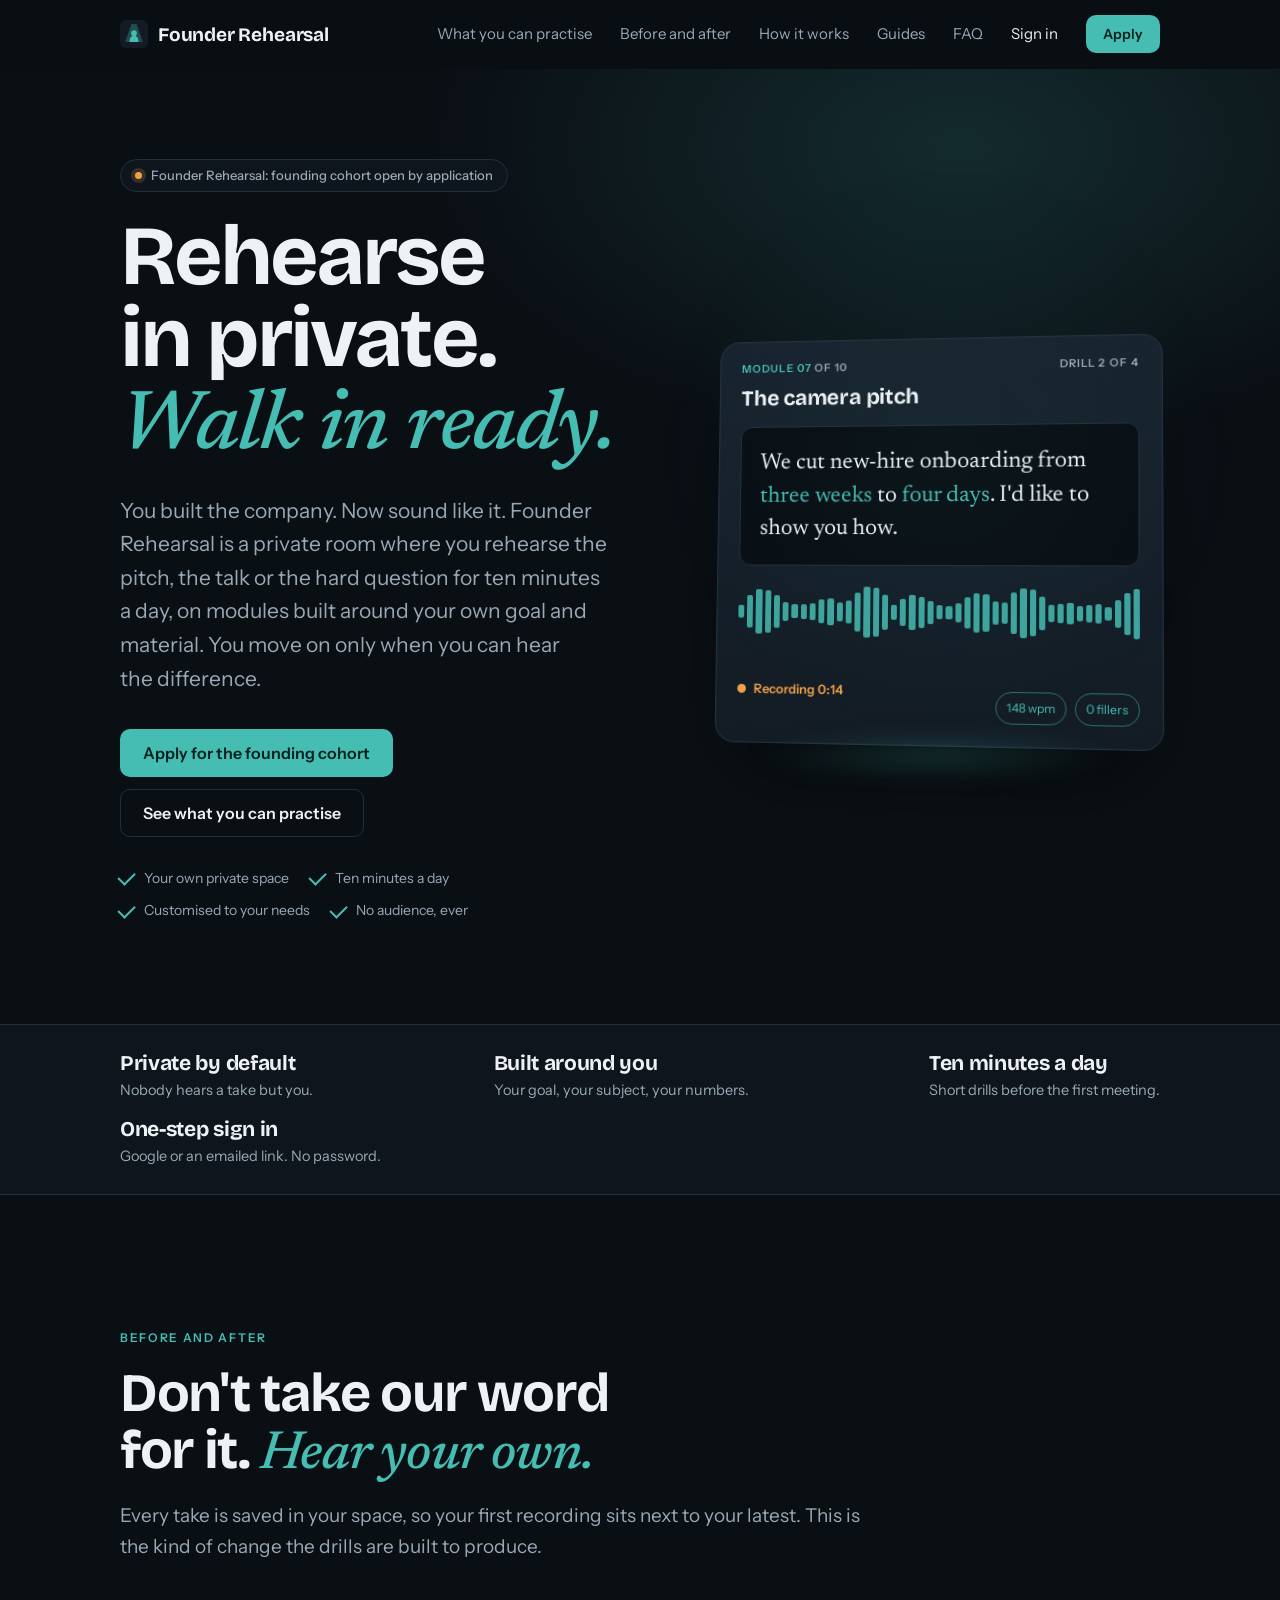
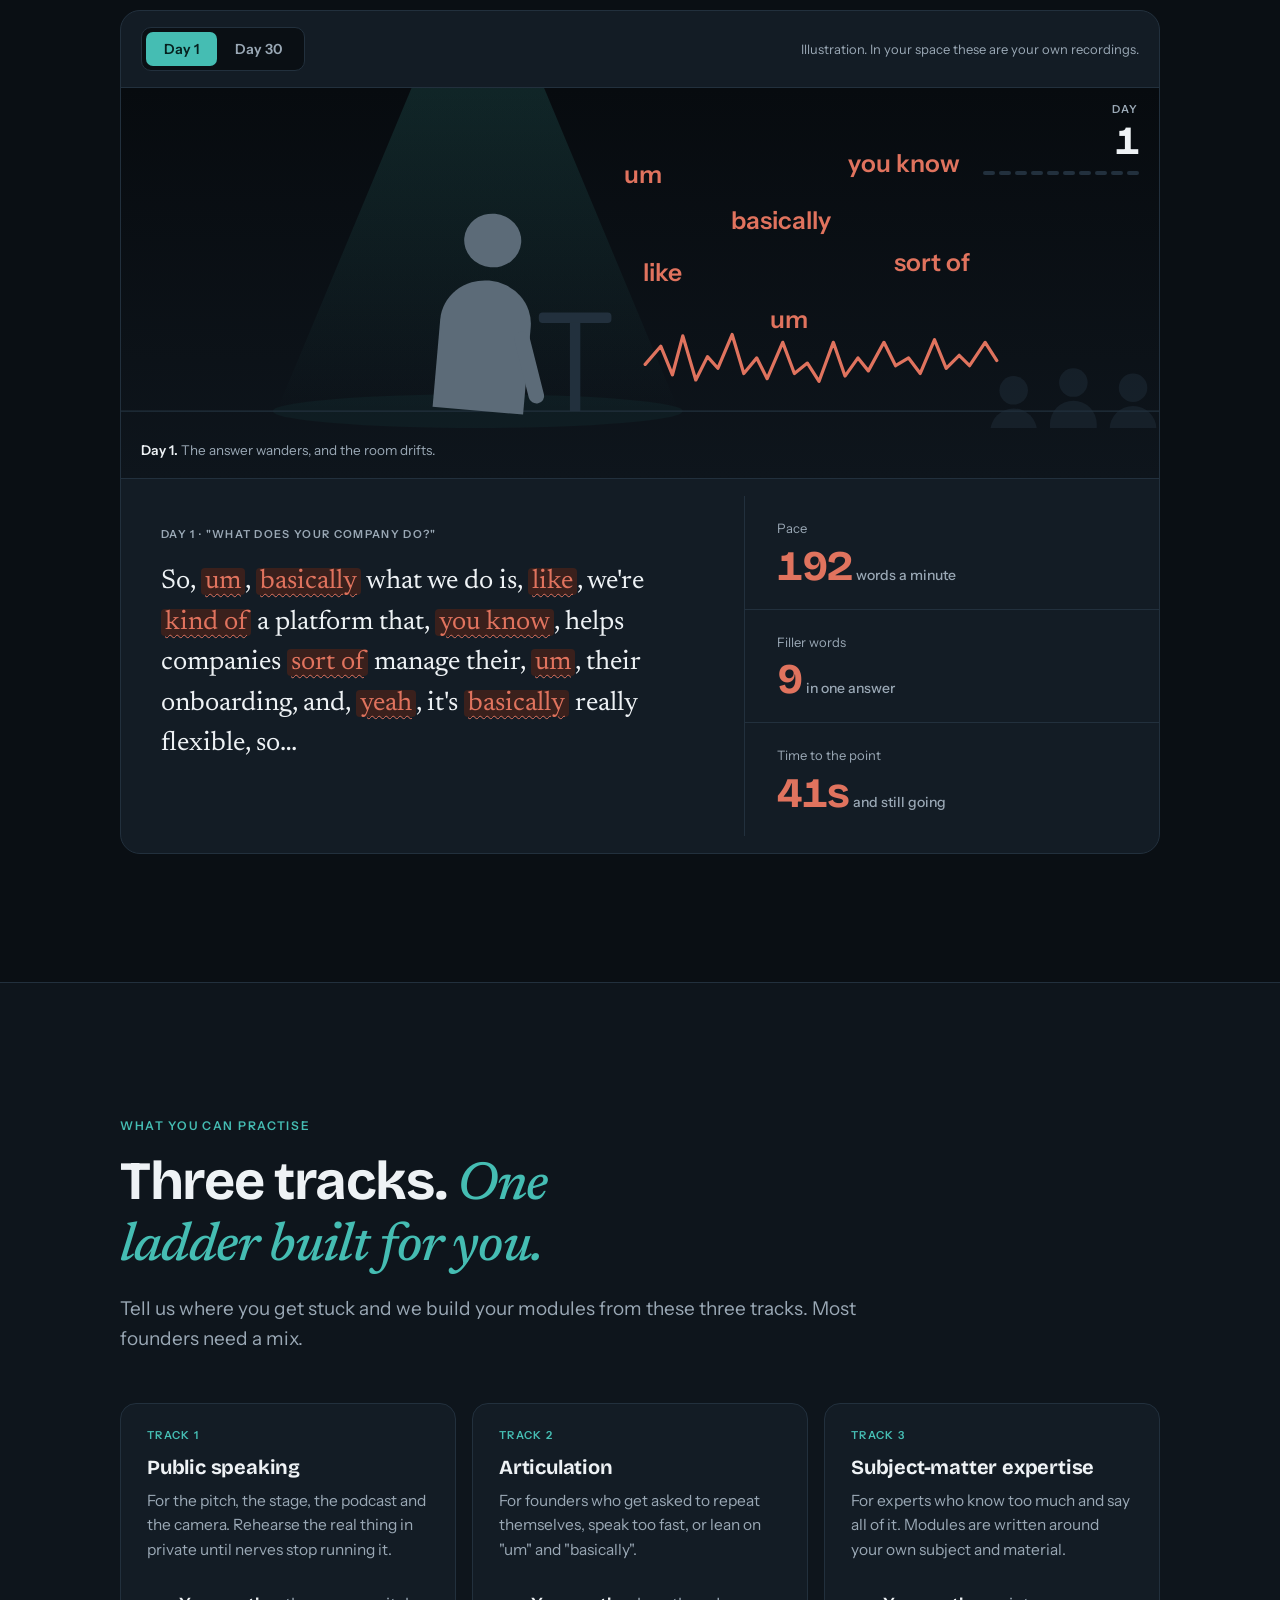
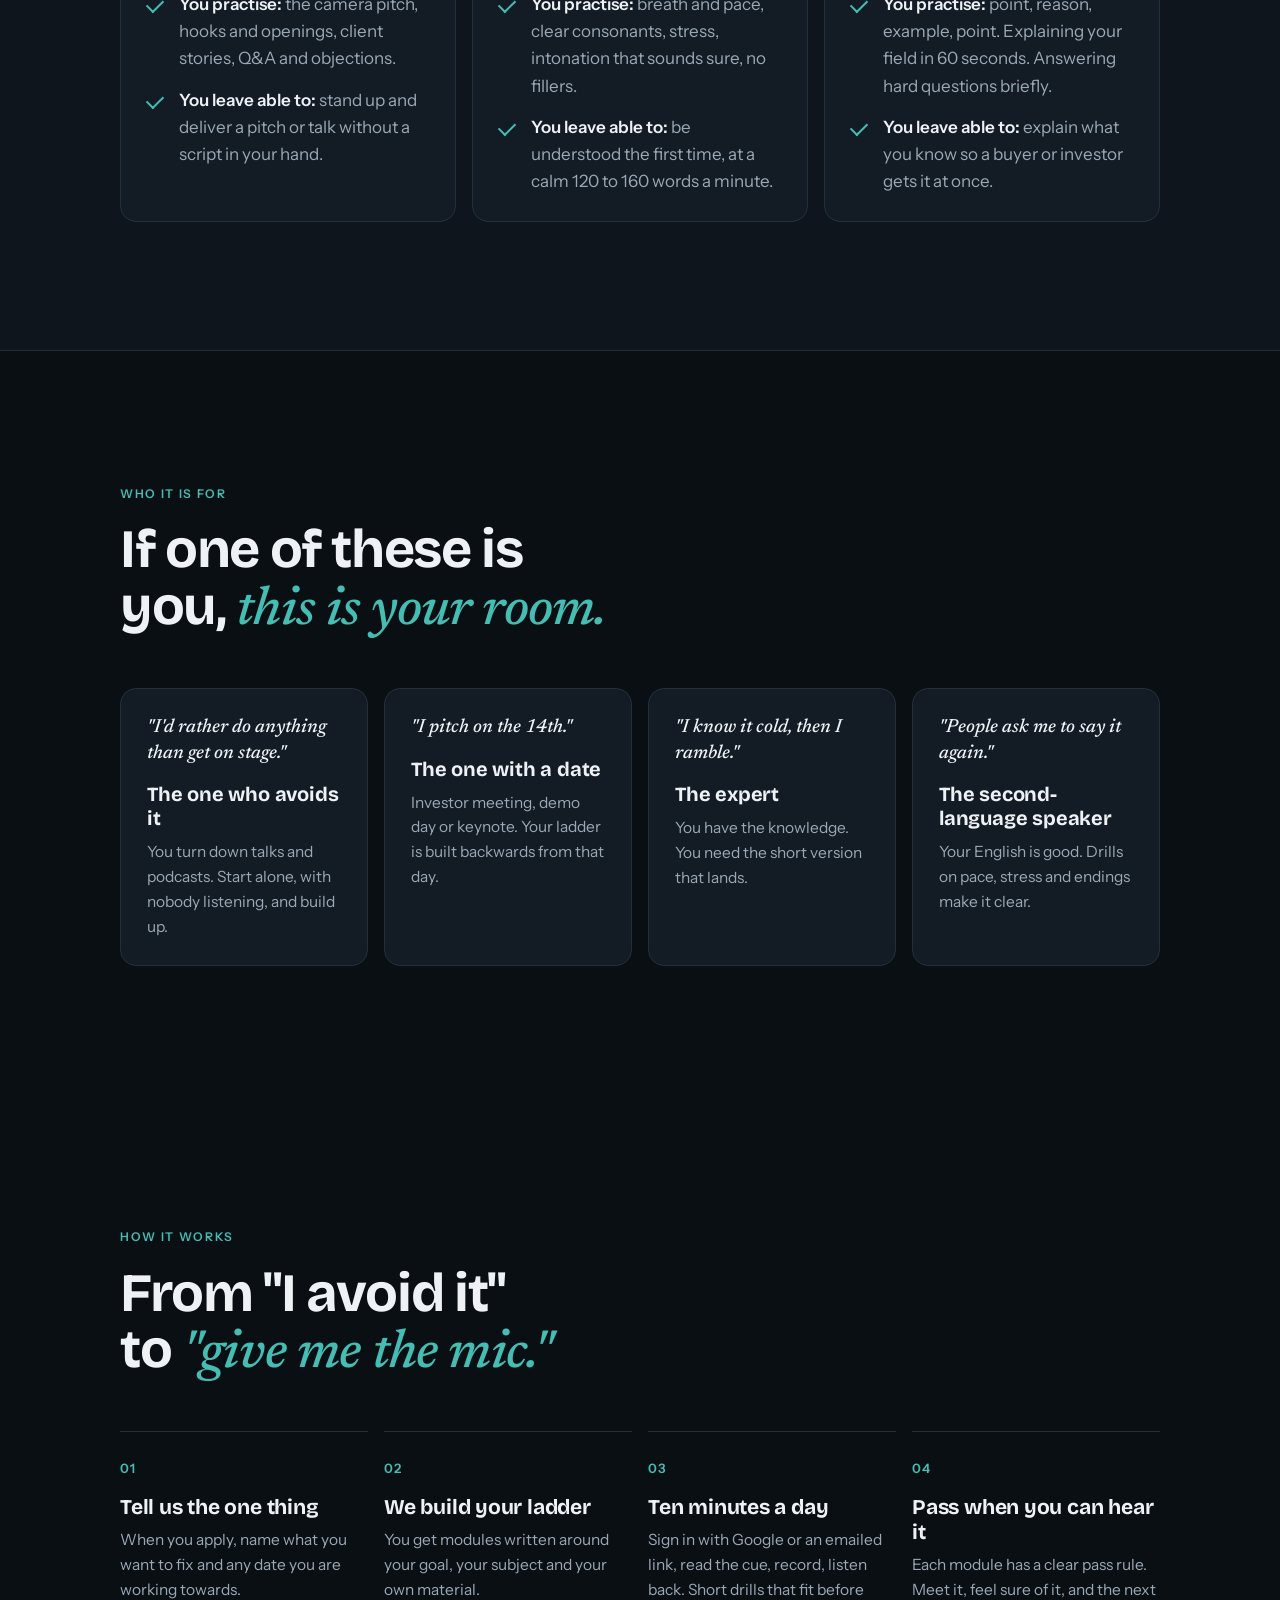
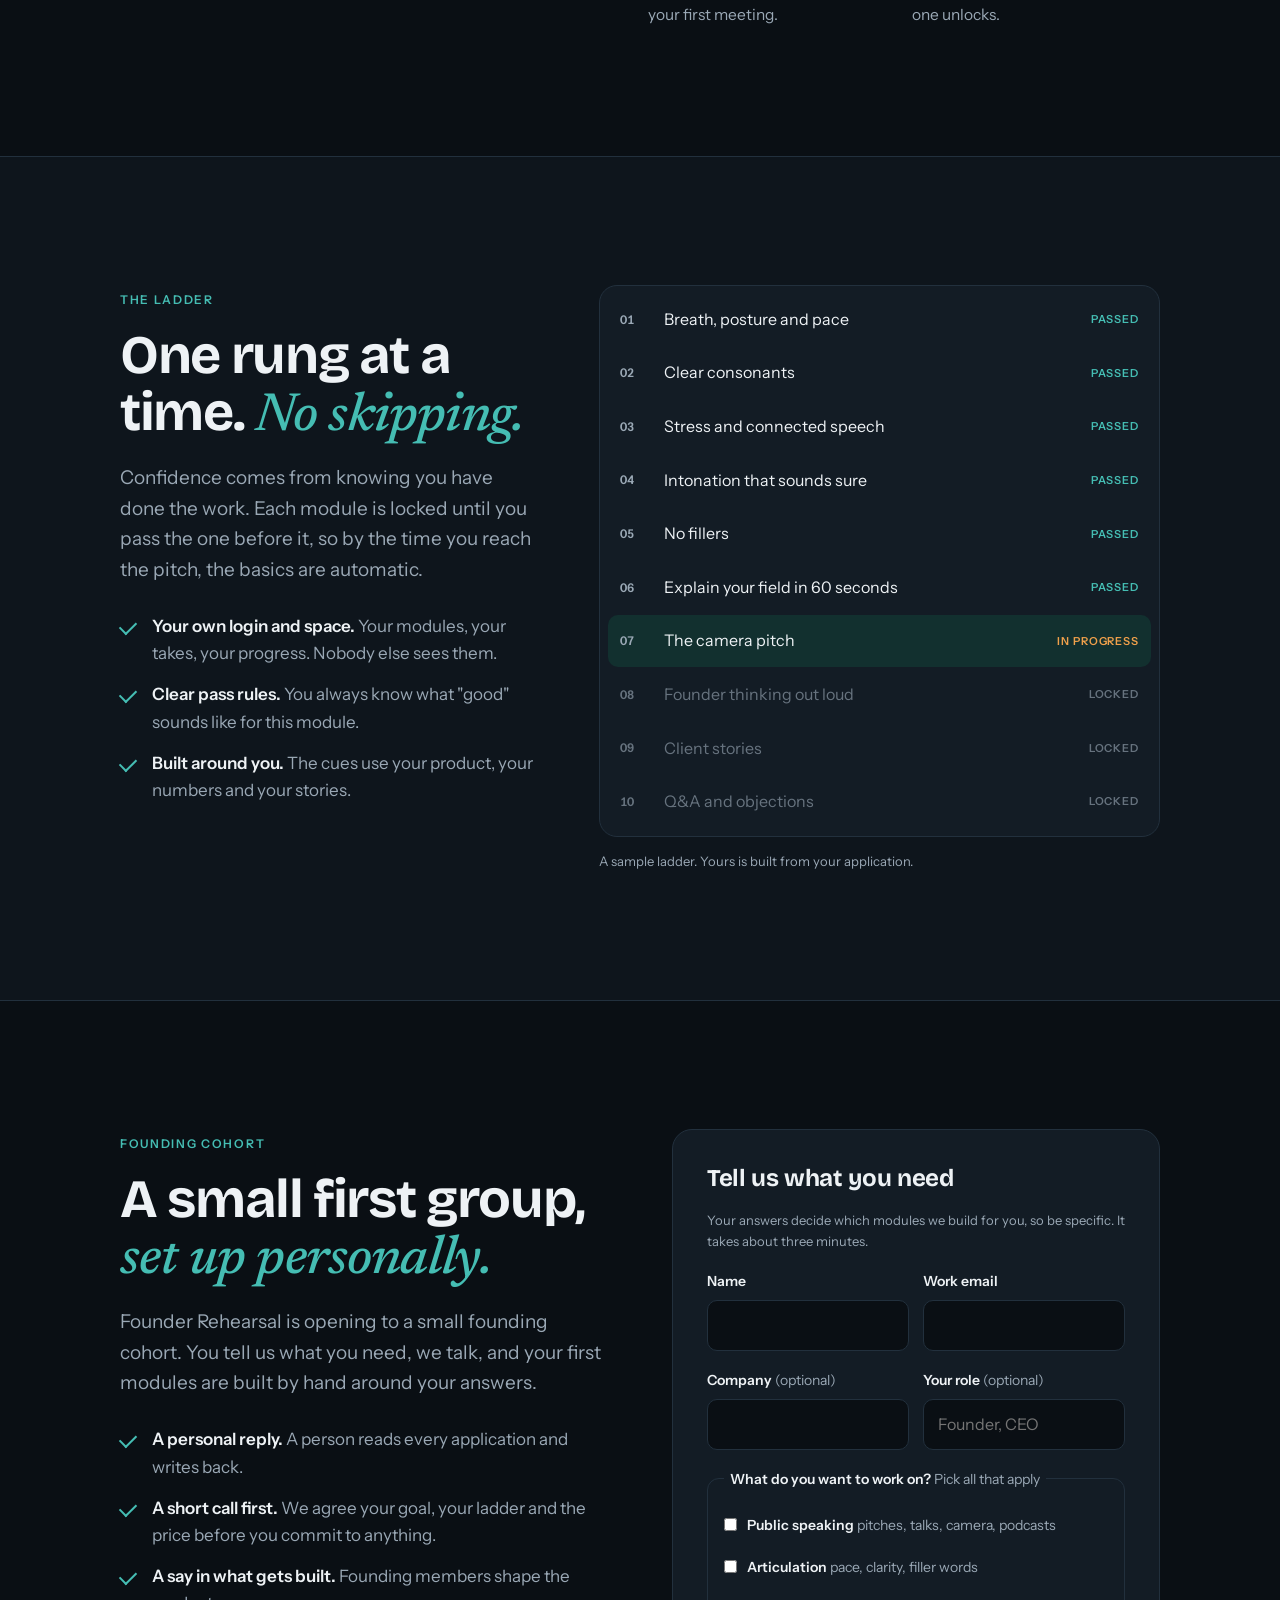
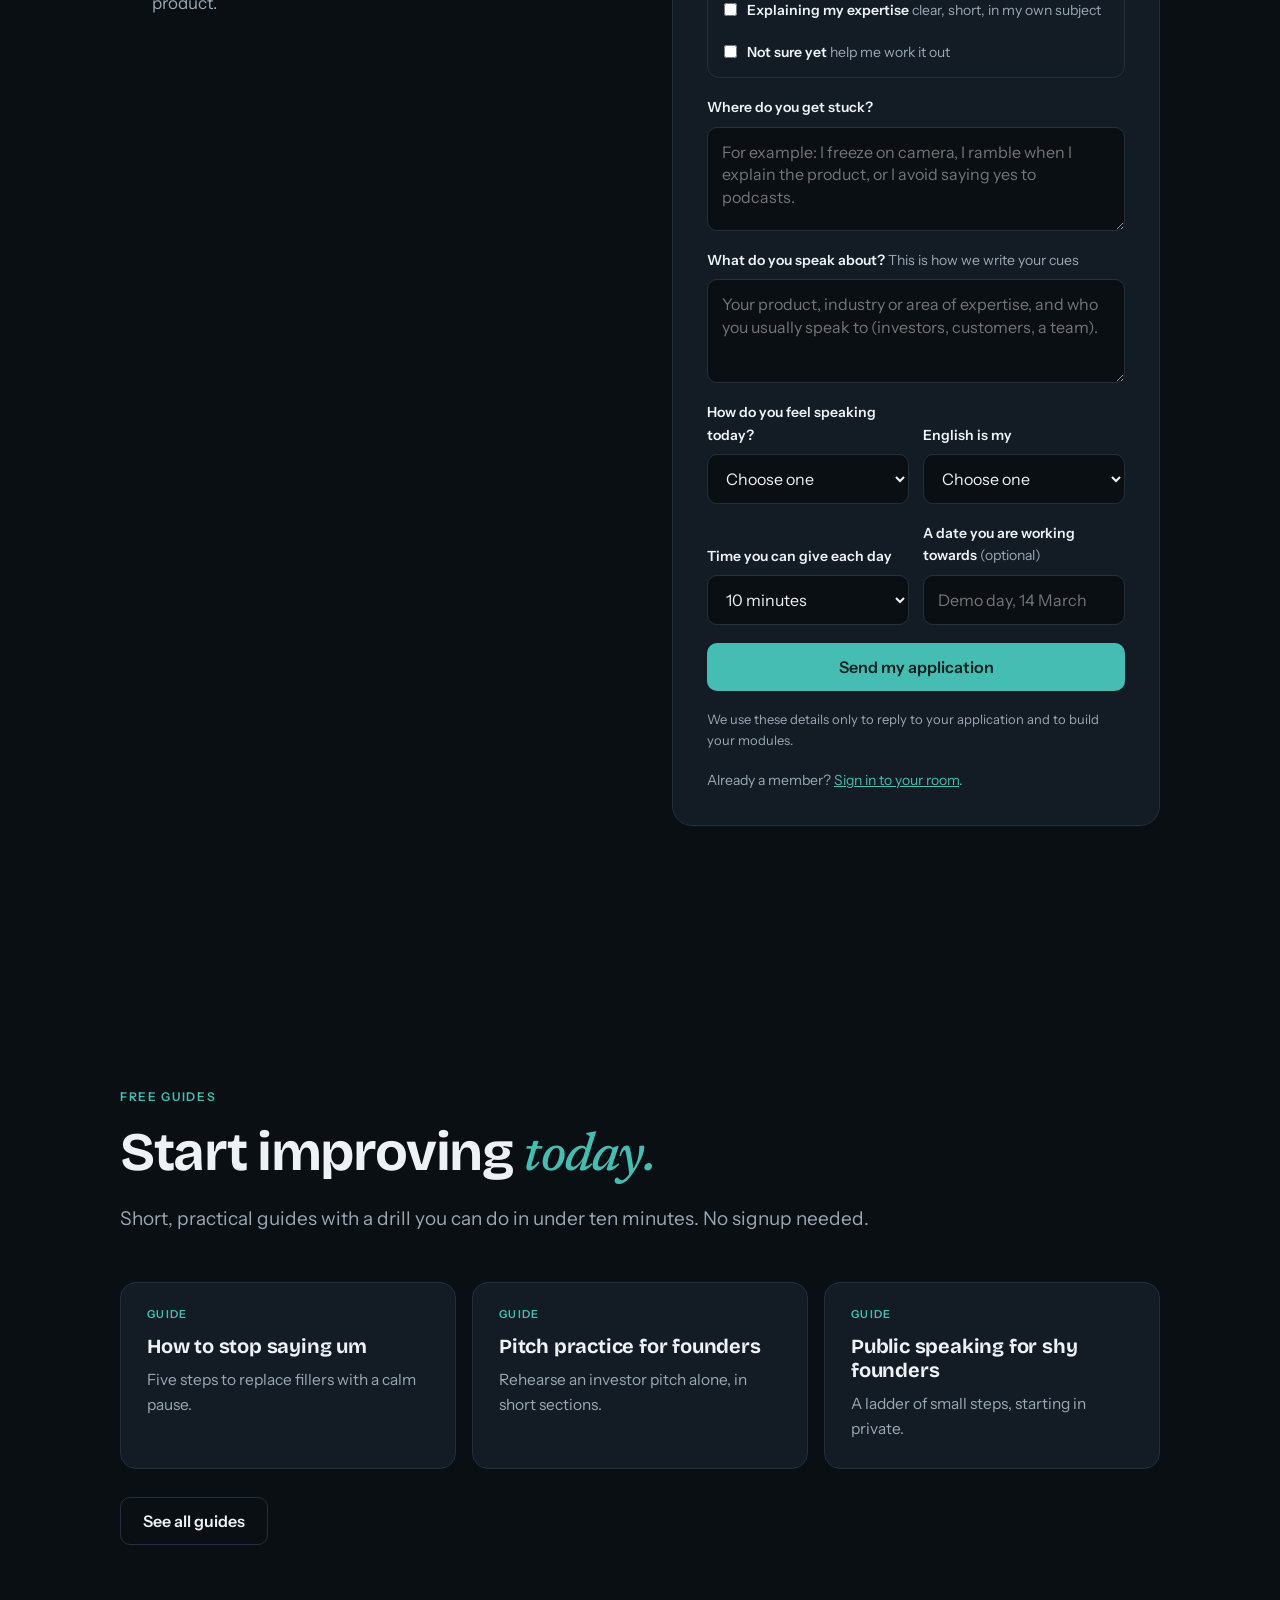
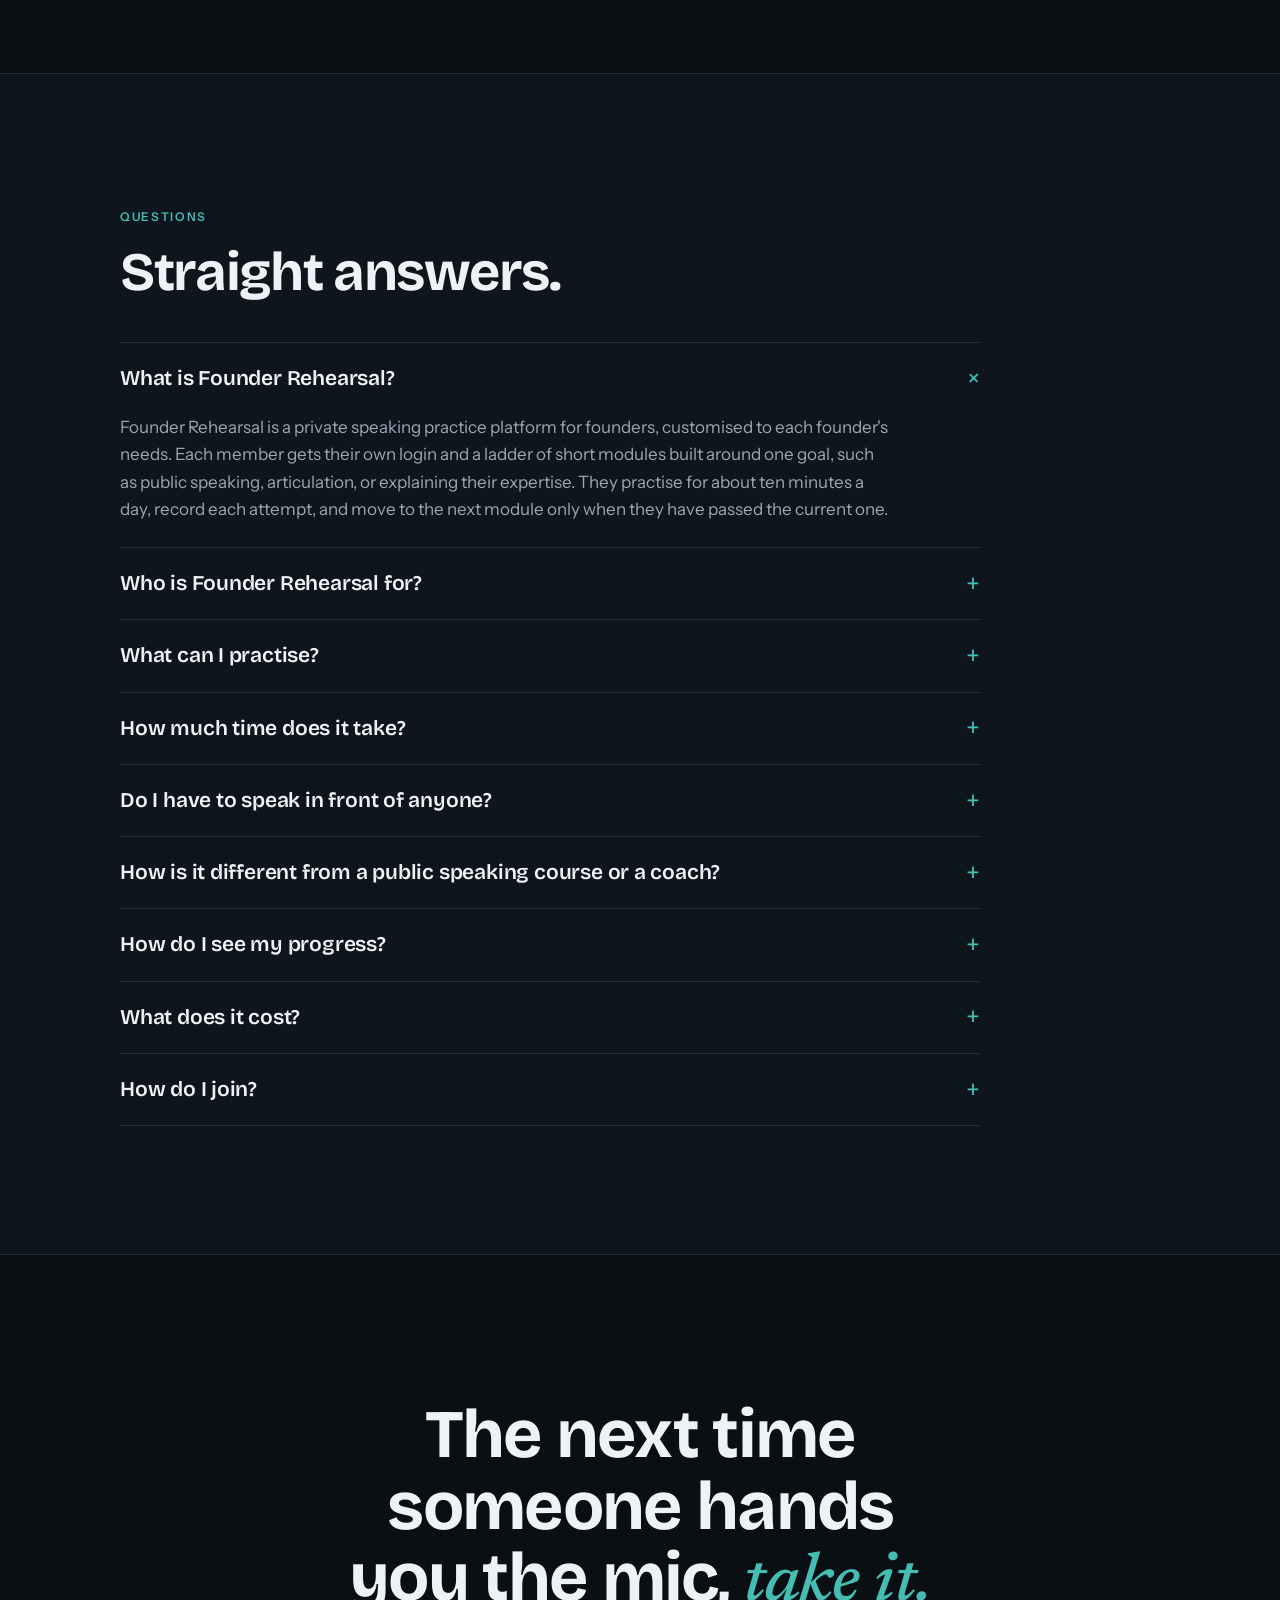
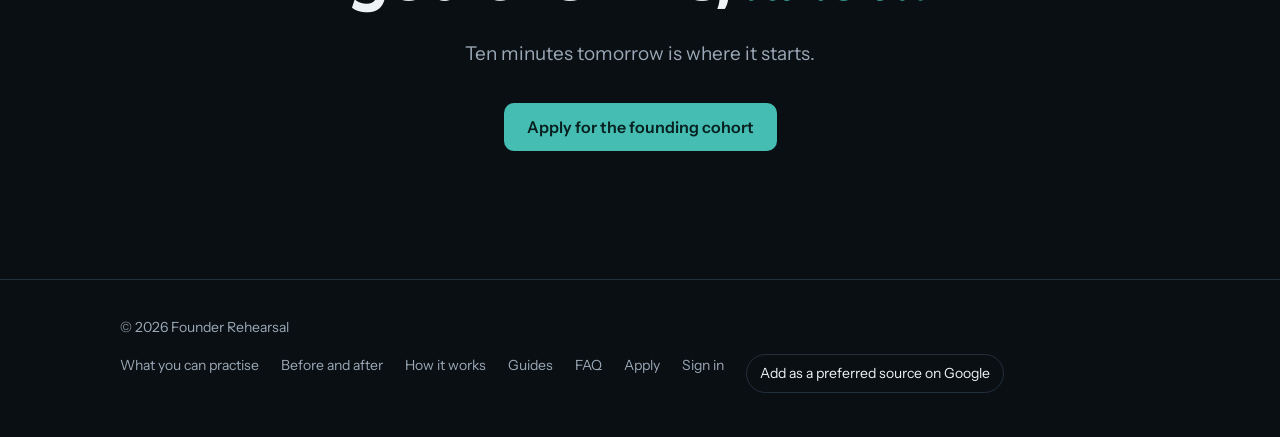
==== founders/index.html @ 03ed80c7 "Add Google preferred-source link to public page footers Co-Authored-By: Claude Sonnet 5.5 <noreply@a" ====
<!doctype html>
<html lang="en-GB">
<head>
<meta charset="utf-8">
<meta name="viewport" content="width=device-width,initial-scale=1,viewport-fit=cover">
<title>Founder Rehearsal | Speaking Practice for Founders</title>
<meta name="description" content="Private speaking practice for founders, customised to your needs: public speaking, articulation and explaining your expertise. Ten minutes a day.">
<link rel="canonical" href="https://founderrehearsal.com/">
<meta name="robots" content="index,follow,max-image-preview:large,max-snippet:-1">
<meta name="theme-color" content="#0A0F14">
<meta property="og:type" content="website">
<meta property="og:site_name" content="Founder Rehearsal">
<meta property="og:title" content="Founder Rehearsal | Rehearse in private. Walk in ready.">
<meta property="og:description" content="A private rehearsal room for founders. Ten minutes a day on modules built around the one thing you want to fix.">
<meta property="og:url" content="https://founderrehearsal.com/">
<meta property="og:image" content="https://founderrehearsal.com/assets/og.png">
<meta property="og:image:width" content="1200">
<meta property="og:image:height" content="630">
<meta property="og:image:alt" content="Founder Rehearsal: rehearse in private, walk in ready.">
<meta property="og:locale" content="en_GB">
<meta name="twitter:card" content="summary_large_image">
<meta name="twitter:title" content="Founder Rehearsal | Rehearse in private. Walk in ready.">
<meta name="twitter:description" content="A private rehearsal room for founders. Ten minutes a day on modules built around the one thing you want to fix.">
<meta name="twitter:image" content="https://founderrehearsal.com/assets/og.png">
<link rel="icon" href="assets/favicon.svg" type="image/svg+xml">
<link rel="apple-touch-icon" href="assets/apple-touch-icon.png">
<link rel="preload" href="assets/fonts/bricolage.woff2" as="font" type="font/woff2" crossorigin>
<link rel="preload" href="assets/fonts/instrument.woff2" as="font" type="font/woff2" crossorigin>
<link rel="stylesheet" href="styles.css">
<script>document.documentElement.classList.add('js')</script>

<script type="application/ld+json">
{
  "@context":"https://schema.org",
  "@graph":[
    {"@type":"Organization","@id":"https://founderrehearsal.com/#org","name":"Founder Rehearsal","alternateName":["FounderRehearsal","founderrehearsal.com"],"url":"https://founderrehearsal.com/","logo":{"@type":"ImageObject","url":"https://founderrehearsal.com/assets/apple-touch-icon.png","width":180,"height":180},"email":"hello@founderrehearsal.com","slogan":"Rehearse in private. Walk in ready.","description":"Founder Rehearsal is a private speaking practice platform for founders, customised to each founder's needs."},
    {"@type":"WebSite","@id":"https://founderrehearsal.com/#site","url":"https://founderrehearsal.com/","name":"Founder Rehearsal","alternateName":["FounderRehearsal"],"inLanguage":"en-GB","publisher":{"@id":"https://founderrehearsal.com/#org"}},
    {"@type":"WebPage","@id":"https://founderrehearsal.com/#page","url":"https://founderrehearsal.com/","name":"Founder Rehearsal | Private speaking practice for founders","isPartOf":{"@id":"https://founderrehearsal.com/#site"},"about":{"@id":"https://founderrehearsal.com/#service"},"inLanguage":"en-GB"},
    {"@type":"Service","@id":"https://founderrehearsal.com/#service","name":"Founder Rehearsal","serviceType":"Speaking practice and communication training for founders","provider":{"@id":"https://founderrehearsal.com/#org"},"audience":{"@type":"BusinessAudience","audienceType":"Startup founders and business owners"},"description":"A private practice room where founders rehearse for ten minutes a day on a ladder of modules built around their own goal, record every attempt, and compare their first recording with their latest.","hasOfferCatalog":{"@type":"OfferCatalog","name":"Practice tracks","itemListElement":[
      {"@type":"Offer","itemOffered":{"@type":"Service","name":"Public speaking practice","description":"Pitches, talks, camera work and Q&A, rehearsed in private."}},
      {"@type":"Offer","itemOffered":{"@type":"Service","name":"Articulation practice","description":"Pace, clear consonants, stress, intonation and removing filler words."}},
      {"@type":"Offer","itemOffered":{"@type":"Service","name":"Subject-matter expertise practice","description":"Explaining what you know clearly and briefly to buyers, investors and audiences."}}
    ]}},
    {"@type":"HowTo","name":"How Founder Rehearsal works","step":[
      {"@type":"HowToStep","position":1,"name":"Tell us the one thing","text":"When you apply, you name the one thing you want to fix and any date you are working towards."},
      {"@type":"HowToStep","position":2,"name":"We build your ladder","text":"You get a ladder of modules written around your goal, your subject and your own material."},
      {"@type":"HowToStep","position":3,"name":"Practise ten minutes a day","text":"Open your space, read the cue, record, and listen back. Every take is saved."},
      {"@type":"HowToStep","position":4,"name":"Pass when you can hear it","text":"A module is passed when you meet its rule and you are confident. Then the next one unlocks."}
    ]},
    {"@type":"FAQPage","mainEntity":[
      {"@type":"Question","name":"What is Founder Rehearsal?","acceptedAnswer":{"@type":"Answer","text":"Founder Rehearsal is a private speaking practice platform for founders, customised to each founder's needs. Each member gets their own login and a ladder of short modules built around one goal, such as public speaking, articulation, or explaining their expertise. They practise for about ten minutes a day, record each attempt, and move to the next module only when they have passed the current one."}},
      {"@type":"Question","name":"Who is Founder Rehearsal for?","acceptedAnswer":{"@type":"Answer","text":"It is for busy founders and business owners who avoid speaking, feel shy on camera or on stage, ramble when explaining their product, or have a pitch, talk or interview coming up. It also suits founders who speak English as a second language and want to sound clearer."}},
      {"@type":"Question","name":"What can I practise?","acceptedAnswer":{"@type":"Answer","text":"There are three tracks. Public speaking covers pitches, talks, camera work and Q&A. Articulation covers pace, clear consonants, stress, intonation and cutting filler words. Subject-matter expertise covers explaining what you know clearly and briefly. Your ladder can combine all three."}},
      {"@type":"Question","name":"How much time does it take?","acceptedAnswer":{"@type":"Answer","text":"About ten minutes a day. Modules are made of short drills, so you can finish a session before your first meeting."}},
      {"@type":"Question","name":"Do I have to speak in front of anyone?","acceptedAnswer":{"@type":"Answer","text":"No. You practise alone in your own space. There is no audience, no group call and no leaderboard."}},
      {"@type":"Question","name":"How is it different from a public speaking course or a coach?","acceptedAnswer":{"@type":"Answer","text":"A course teaches everyone the same content, and a coach costs hundreds per hour and depends on your calendar. Founder Rehearsal gives you modules written around your own goal and material, a daily practice habit, and recordings that let you hear your own progress."}},
      {"@type":"Question","name":"How do I see my progress?","acceptedAnswer":{"@type":"Answer","text":"Every take is saved in your space. You can play your first recording next to your latest, and see which modules you have passed."}},
      {"@type":"Question","name":"What does it cost?","acceptedAnswer":{"@type":"Answer","text":"Founder Rehearsal is opening to a small founding cohort by application. Each founding member is onboarded personally, and pricing is confirmed on that call before you commit to anything."}},
      {"@type":"Question","name":"How do I join?","acceptedAnswer":{"@type":"Answer","text":"Fill in the application form with the one thing you want to fix. We reply personally to arrange a short call and build your first modules."}}
    ]}
  ]
}
</script>
</head>
<body>
<a class="skip" href="#main">Skip to content</a>

<header class="nav" id="nav">
  <div class="wrap">
    <a class="brand" href="#top" aria-label="Founder Rehearsal home">
      <svg viewBox="0 0 64 64" aria-hidden="true"><rect width="64" height="64" rx="14" fill="#131C25"/><polygon points="26,9 38,9 52,50 12,50" fill="#45BDB3" opacity=".3"/><circle cx="32" cy="30" r="6.5" fill="#45BDB3"/><path d="M22 50V46a10 10 0 0 1 20 0v4z" fill="#45BDB3"/></svg>
      Founder Rehearsal
    </a>
    <nav aria-label="Main">
      <ul class="nav-links">
        <li><a href="#tracks">What you can practise</a></li>
        <li><a href="#progress">Before and after</a></li>
        <li><a href="#how">How it works</a></li>
        <li><a href="guides/">Guides</a></li>
        <li><a href="#faq">FAQ</a></li>
        <li><a class="signin" href="app/">Sign in</a></li>
        <li class="keep"><a class="btn btn-primary btn-sm" href="#apply">Apply</a></li>
      </ul>
    </nav>
  </div>
</header>

<main id="main">

<section class="hero" id="top">
  <div class="wrap">
    <div>
      <span class="pill"><i></i>Founder Rehearsal: founding cohort open by application</span>
      <h1>Rehearse in private. <em>Walk in ready.</em></h1>
      <p class="lede">You built the company. Now sound like it. Founder Rehearsal is a private room where you rehearse the pitch, the talk or the hard question for ten minutes a day, on modules built around your own goal and material. You move on only when you can hear the difference.</p>
      <div class="cta-row">
        <a class="btn btn-primary" href="#apply">Apply for the founding cohort</a>
        <a class="btn btn-ghost" href="#tracks">See what you can practise</a>
      </div>
      <ul class="trust">
        <li>Your own private space</li>
        <li>Ten minutes a day</li>
        <li>Customised to your needs</li>
        <li>No audience, ever</li>
      </ul>
    </div>

    <div class="tilt" id="tilt">
      <div class="mock" role="img" aria-label="A Founder Rehearsal session: module seven, the camera pitch, with a cue to read aloud and a live recording.">
        <div class="mock-top"><span><b>Module 07</b> of 10</span><span>Drill 2 of 4</span></div>
        <h3>The camera pitch</h3>
        <div class="cue">We cut new-hire onboarding from <mark>three weeks</mark> to <mark>four days</mark>. I'd like to show you how.</div>
        <div class="wave" aria-hidden="true"><span style="height:22%;animation-delay:-0.00s"></span><span style="height:58%;animation-delay:-0.09s"></span><span style="height:79%;animation-delay:-0.18s"></span><span style="height:78%;animation-delay:-0.27s"></span><span style="height:60%;animation-delay:-0.36s"></span><span style="height:35%;animation-delay:-0.45s"></span><span style="height:25%;animation-delay:-0.54s"></span><span style="height:27%;animation-delay:-0.63s"></span><span style="height:29%;animation-delay:-0.72s"></span><span style="height:43%;animation-delay:-0.81s"></span><span style="height:47%;animation-delay:-0.90s"></span><span style="height:33%;animation-delay:-0.99s"></span><span style="height:40%;animation-delay:-1.08s"></span><span style="height:71%;animation-delay:-1.17s"></span><span style="height:90%;animation-delay:-1.26s"></span><span style="height:87%;animation-delay:-1.35s"></span><span style="height:62%;animation-delay:-1.44s"></span><span style="height:27%;animation-delay:-1.53s"></span><span style="height:48%;animation-delay:-1.62s"></span><span style="height:62%;animation-delay:-1.71s"></span><span style="height:56%;animation-delay:-1.80s"></span><span style="height:40%;animation-delay:-1.89s"></span><span style="height:25%;animation-delay:-1.98s"></span><span style="height:23%;animation-delay:-2.07s"></span><span style="height:35%;animation-delay:-2.16s"></span><span style="height:55%;animation-delay:-2.25s"></span><span style="height:69%;animation-delay:-2.34s"></span><span style="height:65%;animation-delay:-2.43s"></span><span style="height:42%;animation-delay:-2.52s"></span><span style="height:38%;animation-delay:-2.61s"></span><span style="height:72%;animation-delay:-2.70s"></span><span style="height:88%;animation-delay:-2.79s"></span><span style="height:82%;animation-delay:-2.88s"></span><span style="height:58%;animation-delay:-2.97s"></span><span style="height:29%;animation-delay:-3.06s"></span><span style="height:35%;animation-delay:-3.15s"></span><span style="height:39%;animation-delay:-3.24s"></span><span style="height:28%;animation-delay:-3.33s"></span><span style="height:30%;animation-delay:-3.42s"></span><span style="height:34%;animation-delay:-3.51s"></span><span style="height:22%;animation-delay:-3.60s"></span><span style="height:47%;animation-delay:-3.69s"></span><span style="height:74%;animation-delay:-3.78s"></span><span style="height:86%;animation-delay:-3.87s"></span></div>
        <div class="mock-foot">
          <span class="rec"><i></i>Recording 0:14</span>
          <span class="chips"><span class="chip ok">148 wpm</span><span class="chip ok">0 fillers</span></span>
        </div>
      </div>
    </div>
  </div>
</section>

<div class="quiet" aria-label="What members get">
  <div class="wrap">
    <span><b>Private by default</b>Nobody hears a take but you.</span>
    <span><b>Built around you</b>Your goal, your subject, your numbers.</span>
    <span><b>Ten minutes a day</b>Short drills before the first meeting.</span>
    <span><b>One-step sign in</b>Google or an emailed link. No password.</span>
  </div>
</div>

<section id="progress">
  <div class="wrap">
    <div class="head reveal">
      <span class="eyebrow">Before and after</span>
      <h2 class="h2">Don't take our word for it. <em>Hear your own.</em></h2>
      <p class="lede">Every take is saved in your space, so your first recording sits next to your latest. This is the kind of change the drills are built to produce.</p>
    </div>

    <div class="ba reveal" id="ba" data-state="before">
      <div class="ba-bar">
        <div class="seg" role="group" aria-label="Choose recording">
          <button type="button" aria-pressed="true" data-set="before">Day 1</button>
          <button type="button" aria-pressed="false" data-set="after">Day 30</button>
        </div>
        <span class="ba-note">Illustration. In your space these are your own recordings.</span>
      </div>

      <div class="stage" aria-hidden="true">
        <svg viewBox="0 0 800 300" preserveAspectRatio="xMidYMid slice" focusable="false">
          <defs>
            <linearGradient id="beam" x1="0" y1="0" x2="0" y2="1"><stop offset="0" stop-color="#45BDB3" stop-opacity=".55"/><stop offset="1" stop-color="#45BDB3" stop-opacity="0"/></linearGradient>
          </defs>
          <polygon class="st-beam" points="236,-10 314,-10 430,268 120,268" fill="url(#beam)"/>
          <ellipse class="st-pool" cx="275" cy="268" rx="158" ry="13" fill="#45BDB3"/>
          <line x1="0" y1="268" x2="800" y2="268" stroke="#22303D"/>
          <g class="st-lectern" fill="#22303D"><rect x="322" y="192" width="56" height="8" rx="3"/><rect x="346" y="200" width="8" height="68"/></g>
          <g class="st-fig">
            <path d="M240 268V196a35 35 0 0 1 70 0v72z"/>
            <path class="st-arm" d="M304 206l15 46"/>
            <circle class="st-head" cx="275" cy="128" r="22"/>
          </g>
          <g class="st-fillers">
            <text x="388" y="92">um</text>
            <text x="470" y="128">basically</text>
            <text x="402" y="168">like</text>
            <text x="560" y="84">you know</text>
            <text x="596" y="160">sort of</text>
            <text x="500" y="204">um</text>
          </g>
          <g class="st-line">
            <text x="404" y="112">Three weeks</text>
            <text x="404" y="158">to four days.</text>
          </g>
          <path class="st-wave st-wave-b" d="M404 232l12-14 9 22 8-30 10 34 9-18 8 9 11-26 9 30 10-12 8 16 12-28 9 24 10-8 9 14 11-30 9 26 10-14 8 10 12-22 9 18 10-6 9 12 11-26 9 22 10-10 8 8 12-18 9 14"/>
          <path class="st-wave st-wave-a" d="M404 228c18-26 36-26 54 0s36 26 54 0 36-26 54 0 36 26 54 0 36-26 54 0 36 26 54 0"/>
          <g class="st-aud">
            <path d="M690 300v-22a18 18 0 0 1 36 0v22z"/><circle cx="708" cy="246" r="11"/>
            <path d="M736 300v-18a18 18 0 0 1 36 0v18z"/><circle cx="754" cy="250" r="11"/>
            <path d="M644 300v-16a18 18 0 0 1 36 0v16z"/><circle cx="662" cy="252" r="11"/>
          </g>
        </svg>
        <span class="stage-day">Day <b id="stDay">1</b><span class="stage-rungs"><i></i><i></i><i></i><i></i><i></i><i></i><i></i><i></i><i></i><i></i></span></span>
        <span class="stage-cap"><b class="cap-b">Day 1.</b><b class="cap-a">Day 30.</b> <span class="cap-b">The answer wanders, and the room drifts.</span><span class="cap-a">One clear line, and the room leans in.</span></span>
      </div>

      <div class="ba-body is-before">
        <div class="take">
          <span class="take-label">Day 1 · "What does your company do?"</span>
          <blockquote>So, <span class="f">um</span>, <span class="f">basically</span> what we do is, <span class="f">like</span>, we're <span class="f">kind of</span> a platform that, <span class="f">you know</span>, helps companies <span class="f">sort of</span> manage their, <span class="f">um</span>, their onboarding, and, <span class="f">yeah</span>, it's <span class="f">basically</span> really flexible, so…</blockquote>
        </div>
        <dl class="stats">
          <div class="stat"><dt>Pace</dt><dd>192<small>words a minute</small></dd></div>
          <div class="stat"><dt>Filler words</dt><dd>9<small>in one answer</small></dd></div>
          <div class="stat"><dt>Time to the point</dt><dd>41s<small>and still going</small></dd></div>
        </dl>
      </div>

      <div class="ba-body is-after">
        <div class="take">
          <span class="take-label">Day 30 · Same question</span>
          <blockquote>We cut new-hire onboarding from three weeks to four days. <span class="p">pause</span> Last quarter, a two-hundred-person team had every new starter productive in week one. <span class="p">pause</span> I'd like to show you how.</blockquote>
        </div>
        <dl class="stats">
          <div class="stat"><dt>Pace</dt><dd>148<small>words a minute</small></dd></div>
          <div class="stat"><dt>Filler words</dt><dd>0<small>in one answer</small></dd></div>
          <div class="stat"><dt>Time to the point</dt><dd>4s<small>first sentence</small></dd></div>
        </dl>
      </div>
    </div>
  </div>
</section>

<section class="band" id="tracks">

  <div class="wrap">
    <div class="head reveal">
      <span class="eyebrow">What you can practise</span>
      <h2 class="h2">Three tracks. <em>One ladder built for you.</em></h2>
      <p class="lede">Tell us where you get stuck and we build your modules from these three tracks. Most founders need a mix.</p>
    </div>
    <div class="grid g3">
      <article class="card reveal">
        <span class="tag">Track 1</span>
        <h3>Public speaking</h3>
        <p>For the pitch, the stage, the podcast and the camera. Rehearse the real thing in private until nerves stop running it.</p>
        <ul class="list">
          <li><span><b>You practise:</b> the camera pitch, hooks and openings, client stories, Q&amp;A and objections.</span></li>
          <li><span><b>You leave able to:</b> stand up and deliver a pitch or talk without a script in your hand.</span></li>
        </ul>
      </article>
      <article class="card reveal">
        <span class="tag">Track 2</span>
        <h3>Articulation</h3>
        <p>For founders who get asked to repeat themselves, speak too fast, or lean on "um" and "basically".</p>
        <ul class="list">
          <li><span><b>You practise:</b> breath and pace, clear consonants, stress, intonation that sounds sure, no fillers.</span></li>
          <li><span><b>You leave able to:</b> be understood the first time, at a calm 120 to 160 words a minute.</span></li>
        </ul>
      </article>
      <article class="card reveal">
        <span class="tag">Track 3</span>
        <h3>Subject-matter expertise</h3>
        <p>For experts who know too much and say all of it. Modules are written around your own subject and material.</p>
        <ul class="list">
          <li><span><b>You practise:</b> point, reason, example, point. Explaining your field in 60 seconds. Answering hard questions briefly.</span></li>
          <li><span><b>You leave able to:</b> explain what you know so a buyer or investor gets it at once.</span></li>
        </ul>
      </article>
    </div>
  </div>
</section>

<section id="who">
  <div class="wrap">
    <div class="head reveal">
      <span class="eyebrow">Who it is for</span>
      <h2 class="h2">If one of these is you, <em>this is your room.</em></h2>
    </div>
    <div class="grid g4">
      <article class="card reveal"><p class="q">"I'd rather do anything than get on stage."</p><h3>The one who avoids it</h3><p>You turn down talks and podcasts. Start alone, with nobody listening, and build up.</p></article>
      <article class="card reveal"><p class="q">"I pitch on the 14th."</p><h3>The one with a date</h3><p>Investor meeting, demo day or keynote. Your ladder is built backwards from that day.</p></article>
      <article class="card reveal"><p class="q">"I know it cold, then I ramble."</p><h3>The expert</h3><p>You have the knowledge. You need the short version that lands.</p></article>
      <article class="card reveal"><p class="q">"People ask me to say it again."</p><h3>The second-language speaker</h3><p>Your English is good. Drills on pace, stress and endings make it clear.</p></article>
    </div>
  </div>
</section>

<section id="how">
  <div class="wrap">
    <div class="head reveal">
      <span class="eyebrow">How it works</span>
      <h2 class="h2">From "I avoid it" to <em>"give me the mic."</em></h2>
    </div>
    <ol class="steps">
      <li class="reveal"><h3>Tell us the one thing</h3><p>When you apply, name what you want to fix and any date you are working towards.</p></li>
      <li class="reveal"><h3>We build your ladder</h3><p>You get modules written around your goal, your subject and your own material.</p></li>
      <li class="reveal"><h3>Ten minutes a day</h3><p>Sign in with Google or an emailed link, read the cue, record, listen back. Short drills that fit before your first meeting.</p></li>
      <li class="reveal"><h3>Pass when you can hear it</h3><p>Each module has a clear pass rule. Meet it, feel sure of it, and the next one unlocks.</p></li>
    </ol>
  </div>
</section>

<section class="band" id="ladder">
  <div class="wrap ladder-wrap">
    <div class="head reveal">
      <span class="eyebrow">The ladder</span>
      <h2 class="h2">One rung at a time. <em>No skipping.</em></h2>
      <p class="lede">Confidence comes from knowing you have done the work. Each module is locked until you pass the one before it, so by the time you reach the pitch, the basics are automatic.</p>
      <ul class="list">
        <li><span><b>Your own login and space.</b> Your modules, your takes, your progress. Nobody else sees them.</span></li>
        <li><span><b>Clear pass rules.</b> You always know what "good" sounds like for this module.</span></li>
        <li><span><b>Built around you.</b> The cues use your product, your numbers and your stories.</span></li>
      </ul>
    </div>
    <div class="reveal">
      <ol class="ladder" aria-label="A sample ladder of ten modules">
        <li class="passed"><span class="n">01</span>Breath, posture and pace<span class="s">Passed</span></li>
        <li class="passed"><span class="n">02</span>Clear consonants<span class="s">Passed</span></li>
        <li class="passed"><span class="n">03</span>Stress and connected speech<span class="s">Passed</span></li>
        <li class="passed"><span class="n">04</span>Intonation that sounds sure<span class="s">Passed</span></li>
        <li class="passed"><span class="n">05</span>No fillers<span class="s">Passed</span></li>
        <li class="passed"><span class="n">06</span>Explain your field in 60 seconds<span class="s">Passed</span></li>
        <li class="current"><span class="n">07</span>The camera pitch<span class="s">In progress</span></li>
        <li class="locked"><span class="n">08</span>Founder thinking out loud<span class="s">Locked</span></li>
        <li class="locked"><span class="n">09</span>Client stories<span class="s">Locked</span></li>
        <li class="locked"><span class="n">10</span>Q&amp;A and objections<span class="s">Locked</span></li>
      </ol>
      <p class="ladder-cap">A sample ladder. Yours is built from your application.</p>
    </div>
  </div>
</section>

<section id="apply">
  <div class="wrap cohort">
    <div class="head reveal">
      <span class="eyebrow">Founding cohort</span>
      <h2 class="h2">A small first group, <em>set up personally.</em></h2>
      <p class="lede">Founder Rehearsal is opening to a small founding cohort. You tell us what you need, we talk, and your first modules are built by hand around your answers.</p>
      <ul class="list">
        <li><span><b>A personal reply.</b> A person reads every application and writes back.</span></li>
        <li><span><b>A short call first.</b> We agree your goal, your ladder and the price before you commit to anything.</span></li>
        <li><span><b>A say in what gets built.</b> Founding members shape the product.</span></li>
      </ul>
    </div>

    <form class="reveal" id="applyForm" novalidate>
      <h3>Tell us what you need</h3>
      <p class="fine">Your answers decide which modules we build for you, so be specific. It takes about three minutes.</p>
      <div class="row2">
        <label>Name<input name="name" autocomplete="name" required></label>
        <label>Work email<input name="email" type="email" autocomplete="email" required></label>
      </div>
      <div class="row2">
        <label>Company <span>(optional)</span><input name="company" autocomplete="organization"></label>
        <label>Your role <span>(optional)</span><input name="role" placeholder="Founder, CEO"></label>
      </div>
      <fieldset>
        <legend>What do you want to work on? <span>Pick all that apply</span></legend>
        <label class="opt"><input type="checkbox" name="tracks" value="Public speaking"><div><b>Public speaking</b> <span>pitches, talks, camera, podcasts</span></div></label>
        <label class="opt"><input type="checkbox" name="tracks" value="Articulation"><div><b>Articulation</b> <span>pace, clarity, filler words</span></div></label>
        <label class="opt"><input type="checkbox" name="tracks" value="Expertise"><div><b>Explaining my expertise</b> <span>clear, short, in my own subject</span></div></label>
        <label class="opt"><input type="checkbox" name="tracks" value="Not sure"><div><b>Not sure yet</b> <span>help me work it out</span></div></label>
      </fieldset>
      <label>Where do you get stuck?<textarea name="goal" required placeholder="For example: I freeze on camera, I ramble when I explain the product, or I avoid saying yes to podcasts."></textarea></label>
      <label>What do you speak about? <span>This is how we write your cues</span><textarea name="subject" placeholder="Your product, industry or area of expertise, and who you usually speak to (investors, customers, a team)."></textarea></label>
      <div class="row2">
        <label>How do you feel speaking today?
          <select name="comfort" required>
            <option value="">Choose one</option>
            <option>1 - I avoid it</option>
            <option>2 - I do it but dread it</option>
            <option>3 - Fine, but I want to be better</option>
            <option>4 - Comfortable, want to sharpen</option>
          </select>
        </label>
        <label>English is my
          <select name="english" required>
            <option value="">Choose one</option>
            <option>First language</option>
            <option>Second language</option>
          </select>
        </label>
      </div>
      <div class="row2">
        <label>Time you can give each day
          <select name="minutes">
            <option>10 minutes</option>
            <option>15 minutes</option>
            <option>20 minutes or more</option>
          </select>
        </label>
        <label>A date you are working towards <span>(optional)</span><input name="deadline" placeholder="Demo day, 14 March"></label>
      </div>
      <input class="hp" name="_gotcha" tabindex="-1" autocomplete="off" aria-hidden="true">
      <button class="btn btn-primary" type="submit">Send my application</button>
      <p class="msg" id="formMsg" role="status" aria-live="polite"></p>
      <p class="fine">We use these details only to reply to your application and to build your modules.</p>
      <p class="signin-note">Already a member? <a href="app/">Sign in to your room</a>.</p>
    </form>
  </div>
</section>

<section id="guides">
  <div class="wrap">
    <div class="head reveal">
      <span class="eyebrow">Free guides</span>
      <h2 class="h2">Start improving <em>today.</em></h2>
      <p class="lede">Short, practical guides with a drill you can do in under ten minutes. No signup needed.</p>
    </div>
    <div class="grid g3">
      <a class="card reveal" href="guides/stop-saying-um/"><span class="tag">Guide</span><h3>How to stop saying um</h3><p>Five steps to replace fillers with a calm pause.</p></a>
      <a class="card reveal" href="guides/pitch-practice-for-founders/"><span class="tag">Guide</span><h3>Pitch practice for founders</h3><p>Rehearse an investor pitch alone, in short sections.</p></a>
      <a class="card reveal" href="guides/public-speaking-for-shy-founders/"><span class="tag">Guide</span><h3>Public speaking for shy founders</h3><p>A ladder of small steps, starting in private.</p></a>
    </div>
    <p style="margin-top:28px"><a class="btn btn-ghost" href="guides/">See all guides</a></p>
  </div>
</section>

<section class="band" id="faq">
  <div class="wrap">
    <div class="head reveal">
      <span class="eyebrow">Questions</span>
      <h2 class="h2">Straight answers.</h2>
    </div>
    <div class="faq">
      <details open><summary>What is Founder Rehearsal?</summary><p>Founder Rehearsal is a private speaking practice platform for founders, customised to each founder's needs. Each member gets their own login and a ladder of short modules built around one goal, such as public speaking, articulation, or explaining their expertise. They practise for about ten minutes a day, record each attempt, and move to the next module only when they have passed the current one.</p></details>
      <details><summary>Who is Founder Rehearsal for?</summary><p>It is for busy founders and business owners who avoid speaking, feel shy on camera or on stage, ramble when explaining their product, or have a pitch, talk or interview coming up. It also suits founders who speak English as a second language and want to sound clearer.</p></details>
      <details><summary>What can I practise?</summary><p>There are three tracks. Public speaking covers pitches, talks, camera work and Q&amp;A. Articulation covers pace, clear consonants, stress, intonation and cutting filler words. Subject-matter expertise covers explaining what you know clearly and briefly. Your ladder can combine all three.</p></details>
      <details><summary>How much time does it take?</summary><p>About ten minutes a day. Modules are made of short drills, so you can finish a session before your first meeting.</p></details>
      <details><summary>Do I have to speak in front of anyone?</summary><p>No. You practise alone in your own space. There is no audience, no group call and no leaderboard.</p></details>
      <details><summary>How is it different from a public speaking course or a coach?</summary><p>A course teaches everyone the same content, and a coach costs hundreds per hour and depends on your calendar. Founder Rehearsal gives you modules written around your own goal and material, a daily practice habit, and recordings that let you hear your own progress.</p></details>
      <details><summary>How do I see my progress?</summary><p>Every take is saved in your space. You can play your first recording next to your latest, and see which modules you have passed.</p></details>
      <details><summary>What does it cost?</summary><p>Founder Rehearsal is opening to a small founding cohort by application. Each founding member is onboarded personally, and pricing is confirmed on that call before you commit to anything.</p></details>
      <details><summary>How do I join?</summary><p>Fill in the <a href="#apply">application form</a> with the one thing you want to fix. We reply personally to arrange a short call and build your first modules.</p></details>
    </div>
  </div>
</section>

<section class="final">
  <div class="wrap reveal">
    <h2 class="h2">The next time someone hands you the mic, <em>take it.</em></h2>
    <p class="lede">Ten minutes tomorrow is where it starts.</p>
    <div class="cta-row"><a class="btn btn-primary" href="#apply">Apply for the founding cohort</a></div>
  </div>
</section>

</main>

<footer>
  <div class="wrap">
    <span>© <span id="yr">2026</span> Founder Rehearsal</span>
    <nav aria-label="Footer">
      <a href="#tracks">What you can practise</a>
      <a href="#progress">Before and after</a>
      <a href="#how">How it works</a>
      <a href="guides/">Guides</a>
      <a href="#faq">FAQ</a>
      <a href="#apply">Apply</a>
      <a href="app/">Sign in</a><a class="pref-source" href="https://www.google.com/preferences/source?q=founderrehearsal.com" target="_blank" rel="noopener">Add as a preferred source on Google</a>
    </nav>
  </div>
</footer>

<script src="config.js"></script>
<script>
(function(){
  var nav = document.getElementById('nav');
  addEventListener('scroll', function(){ nav.classList.toggle('scrolled', scrollY > 8); }, {passive:true});
  document.getElementById('yr').textContent = new Date().getFullYear();

  var reduce = matchMedia('(prefers-reduced-motion: reduce)').matches;
  var els = document.querySelectorAll('.reveal');
  if ('IntersectionObserver' in window && !reduce) {
    var io = new IntersectionObserver(function(entries){
      entries.forEach(function(e){ if (e.isIntersecting) { e.target.classList.add('in'); io.unobserve(e.target); } });
    }, {rootMargin:'0px 0px -8% 0px'});
    els.forEach(function(el){ io.observe(el); });
  } else { els.forEach(function(el){ el.classList.add('in'); }); }

  // before / after
  var ba = document.getElementById('ba');
  var baTimer = null;
  var dayEl = document.getElementById('stDay'), rungs = ba.querySelectorAll('.stage-rungs i'), dayRaf = 0;
  function showDay(n){ dayEl.textContent = n; rungs.forEach(function(r, i){ r.classList.toggle('on', i < Math.round(n / 3)); }); }
  function runDay(to){
    cancelAnimationFrame(dayRaf);
    var from = +dayEl.textContent, t0 = performance.now(), d = reduce ? 0 : 1500;
    (function step(t){
      var k = d ? Math.min(1, (t - t0) / d) : 1;
      showDay(Math.round(from + (to - from) * k));
      if (k < 1) dayRaf = requestAnimationFrame(step);
    })(t0);
  }
  function setBA(state){
    if (ba.dataset.state !== state) runDay(state === 'after' ? 30 : 1);
    ba.dataset.state = state;
    ba.querySelectorAll('[data-set]').forEach(function(x){ x.setAttribute('aria-pressed', String(x.dataset.set === state)); });
  }
  ba.querySelectorAll('[data-set]').forEach(function(b){
    b.addEventListener('click', function(){ clearInterval(baTimer); baTimer = null; setBA(b.dataset.set); });
  });
  // plays by itself while on screen, until the visitor takes over
  if (!reduce && 'IntersectionObserver' in window) {
    var touched = false;
    ba.addEventListener('pointerdown', function(){ touched = true; }, {once:true});
    new IntersectionObserver(function(en){
      clearInterval(baTimer); baTimer = null;
      if (en[0].isIntersecting && !touched) baTimer = setInterval(function(){ setBA(ba.dataset.state === 'before' ? 'after' : 'before'); }, 5200);
    }, {threshold:.35}).observe(ba);
  }

  // gentle 3D tilt on the hero card (pointer devices only)
  var tilt = document.getElementById('tilt'), card = tilt.firstElementChild;
  if (!reduce && matchMedia('(hover:hover) and (pointer:fine)').matches) {
    tilt.style.perspective = '1200px';
    card.style.transition = 'transform .25s ease-out';
    card.style.transform = 'rotateY(-7deg) rotateX(3deg)';
    tilt.addEventListener('pointermove', function(e){
      var r = tilt.getBoundingClientRect();
      var x = (e.clientX - r.left) / r.width - .5, y = (e.clientY - r.top) / r.height - .5;
      card.style.transform = 'rotateY(' + (x * 12).toFixed(2) + 'deg) rotateX(' + (-y * 10).toFixed(2) + 'deg)';
    });
    tilt.addEventListener('pointerleave', function(){ card.style.transform = 'rotateY(-7deg) rotateX(3deg)'; });
  }

  // application form
  var form = document.getElementById('applyForm'), msg = document.getElementById('formMsg');
  function say(kind, text){ msg.className = 'msg ' + kind; msg.textContent = text; }
  form.addEventListener('submit', function(e){
    e.preventDefault();
    if (!form.checkValidity()) { form.reportValidity(); return; }
    var fd = new FormData(form);
    if (fd.get('_gotcha')) { form.reset(); say('ok', 'Thank you.'); return; }
    var cfg = window.FR || {};
    if (!cfg.url) { say('err', 'Applications are not switched on yet. Please check back shortly.'); return; }
    function v(k){ var x = (fd.get(k) || '').toString().trim(); return x || null; }
    var row = {name:v('name'), email:v('email'), company:v('company'), role:v('role'), tracks:fd.getAll('tracks'),
      goal:v('goal'), subject:v('subject'), comfort:v('comfort'), english:v('english'), minutes:v('minutes'), deadline:v('deadline')};
    var btn = form.querySelector('button'); btn.disabled = true;
    fetch(cfg.url + '/rest/v1/applications', {method:'POST',
      headers:{'apikey':cfg.key, 'Content-Type':'application/json', 'Prefer':'return=minimal'}, body:JSON.stringify(row)})
      .then(function(r){ if (!r.ok) throw 0; form.reset(); say('ok', 'Thank you. Your application is in, and we will reply personally.'); })
      .catch(function(){ say('err', 'That did not send. Please try again in a moment.'); })
      .then(function(){ btn.disabled = false; });
  });

  // the light follows the pointer, gently
  var hero = document.getElementById('top');
  if (!reduce && matchMedia('(hover:hover) and (pointer:fine)').matches) {
    hero.addEventListener('pointermove', function(e){
      var r = hero.getBoundingClientRect();
      hero.style.setProperty('--mx', ((e.clientX - r.left) / r.width * 100).toFixed(1) + '%');
      hero.style.setProperty('--my', ((e.clientY - r.top) / r.height * 100).toFixed(1) + '%');
    });
  }
})();
</script>
</body>
</html>
---- founders/styles.css ----
@font-face{font-family:"Bricolage Grotesque";src:url("assets/fonts/bricolage.woff2") format("woff2");font-weight:200 800;font-display:swap}
@font-face{font-family:"Instrument Sans";src:url("assets/fonts/instrument.woff2") format("woff2");font-weight:400 700;font-display:swap}
@font-face{font-family:"Newsreader";src:url("assets/fonts/newsreader.woff2") format("woff2");font-weight:200 800;font-display:swap}
@font-face{font-family:"Newsreader";src:url("assets/fonts/newsreader-italic.woff2") format("woff2");font-weight:200 800;font-style:italic;font-display:swap}

:root{
  --bg:#0A0F14; --bg2:#0E151C; --surface:#131C25; --surface2:#18232E; --line:#22303D;
  --ink:#EEF2F5; --muted:#9AA8B5; --accent:#45BDB3; --accent-ink:#06211F; --accent-soft:#12302F;
  --amber:#F0A04B; --bad:#E0735E; --bad-soft:#3A201C;
  --display:"Bricolage Grotesque","Segoe UI",system-ui,sans-serif;
  --body:"Instrument Sans",-apple-system,"Segoe UI",system-ui,sans-serif;
  --serif:"Newsreader",Georgia,"Times New Roman",serif;
  --max:1120px; --gutter:clamp(20px,5vw,40px);
}
*{box-sizing:border-box}
html{scroll-behavior:smooth;scroll-padding-top:84px;-webkit-text-size-adjust:100%}
body{margin:0;background:var(--bg);color:var(--ink);font:17px/1.6 var(--body);-webkit-font-smoothing:antialiased;overflow-x:hidden}
img,svg{max-width:100%;display:block}
a{color:inherit}
h1,h2,h3,p{margin:0}
.wrap{max-width:var(--max);margin:0 auto;padding:0 var(--gutter)}
.skip{position:absolute;left:-9999px}
.skip:focus{left:16px;top:16px;z-index:100;background:var(--accent);color:var(--accent-ink);padding:10px 14px;border-radius:8px}
:focus-visible{outline:2px solid var(--accent);outline-offset:3px;border-radius:4px}

/* ---------- nav ---------- */
.nav{position:sticky;top:0;z-index:50;background:rgba(10,15,20,.82);backdrop-filter:blur(14px);-webkit-backdrop-filter:blur(14px);border-bottom:1px solid transparent;transition:border-color .2s}
.nav.scrolled{border-bottom-color:var(--line)}
.nav .wrap{display:flex;align-items:center;justify-content:space-between;gap:20px;height:68px}
.brand{display:flex;align-items:center;gap:10px;text-decoration:none;font:700 19px/1 var(--display);letter-spacing:-.01em;white-space:nowrap}
.brand svg{width:28px;height:28px;flex:none}
.brand small{font:500 12px/1 var(--body);color:var(--muted);letter-spacing:0;margin-left:2px}
.nav-links{display:flex;align-items:center;gap:28px;list-style:none;margin:0;padding:0;font-size:15px}
.nav-links a{text-decoration:none;color:var(--muted);transition:color .15s}
.nav-links a:not(.btn):hover{color:var(--ink)}
.nav-links a.btn{color:var(--accent-ink)}
.btn{display:inline-flex;align-items:center;justify-content:center;gap:8px;font:600 16px/1 var(--body);padding:15px 22px;border-radius:10px;text-decoration:none;border:1px solid transparent;cursor:pointer;transition:transform .15s,background .15s,border-color .15s}
.btn-primary{background:var(--accent);color:var(--accent-ink)}
.btn-primary:hover{background:#5ACDC3;transform:translateY(-1px)}
.btn-ghost{border-color:var(--line);color:var(--ink);background:transparent}
.btn-ghost:hover{border-color:var(--muted)}
.btn-sm{padding:11px 16px;font-size:14px}
@media (max-width:820px){.nav-links li:not(.keep){display:none}.brand small{display:none}}

/* ---------- shared ---------- */
section{padding:clamp(72px,10vw,128px) 0}
.eyebrow{font:600 12px/1 var(--body);letter-spacing:.14em;text-transform:uppercase;color:var(--accent)}
.h2{font:700 clamp(32px,4.6vw,54px)/1.05 var(--display);letter-spacing:-.025em;text-wrap:balance;margin-top:16px}
.h2 em,.hero h1 em{font-family:var(--serif);font-style:italic;font-weight:500;letter-spacing:-.015em;color:var(--accent)}
.lede{color:var(--muted);font-size:clamp(17px,1.6vw,19px);max-width:60ch;margin-top:18px;text-wrap:pretty}
.head{max-width:760px}
.band{background:var(--bg2);border-block:1px solid var(--line)}
.js .reveal{opacity:0;transform:translateY(18px);transition:opacity .7s ease,transform .7s ease}
.js .reveal.in{opacity:1;transform:none}

/* ---------- hero ---------- */
.hero{padding:clamp(48px,7vw,96px) 0 clamp(64px,8vw,112px);position:relative}
.hero::before{content:"";position:absolute;inset:-68px 0 auto 0;height:720px;background:radial-gradient(60% 60% at 75% 20%,rgba(69,189,179,.16),transparent 70%);pointer-events:none}
.hero .wrap{display:grid;grid-template-columns:minmax(0,1.08fr) minmax(0,.92fr);gap:clamp(32px,5vw,72px);align-items:center;position:relative}
.pill{display:inline-flex;align-items:center;gap:9px;font:500 13px/1 var(--body);color:var(--muted);border:1px solid var(--line);border-radius:999px;padding:9px 14px;background:var(--bg2)}
.pill i{width:7px;height:7px;border-radius:50%;background:var(--amber);box-shadow:0 0 0 4px rgba(240,160,75,.18)}
.hero h1{font:700 clamp(42px,6.6vw,84px)/.98 var(--display);letter-spacing:-.035em;margin-top:24px;text-wrap:balance}
.hero .lede{font-size:clamp(18px,1.7vw,21px);max-width:52ch;margin-top:24px}
.cta-row{display:flex;flex-wrap:wrap;gap:12px;margin-top:34px}
.trust{display:flex;flex-wrap:wrap;gap:10px 22px;list-style:none;margin:30px 0 0;padding:0;color:var(--muted);font-size:14px}
.trust li{display:flex;align-items:center;gap:8px}
.trust li::before{content:"";width:14px;height:8px;border-left:2px solid var(--accent);border-bottom:2px solid var(--accent);transform:rotate(-45deg) translateY(-2px);flex:none}

/* product mock */
.mock{background:linear-gradient(180deg,var(--surface2),var(--surface));border:1px solid var(--line);border-radius:20px;padding:22px;box-shadow:0 40px 80px -30px rgba(0,0,0,.7),0 0 0 1px rgba(255,255,255,.02) inset}
.mock-top{display:flex;justify-content:space-between;align-items:center;gap:12px;font:600 11px/1 var(--body);letter-spacing:.1em;text-transform:uppercase;color:var(--muted)}
.mock-top b{color:var(--accent);font-weight:600}
.mock h3{font:700 22px/1.2 var(--display);letter-spacing:-.01em;margin-top:12px}
.cue{margin-top:16px;background:var(--bg);border:1px solid var(--line);border-radius:12px;padding:20px;font:400 clamp(19px,2vw,23px)/1.45 var(--serif);text-wrap:pretty}
.cue mark{background:none;color:var(--accent)}
.wave{display:flex;align-items:center;gap:3px;height:56px;margin-top:18px}
.wave span{flex:1;min-width:2px;background:var(--accent);border-radius:2px;opacity:.85;transform-origin:center;animation:wave 1.6s ease-in-out infinite}
@keyframes wave{0%,100%{transform:scaleY(.55)}50%{transform:scaleY(1)}}
.mock-foot{display:flex;align-items:center;justify-content:space-between;gap:12px;margin-top:18px;font-size:13px;color:var(--muted)}
.rec{display:inline-flex;align-items:center;gap:8px;color:var(--amber);font-weight:600}
.rec i{width:9px;height:9px;border-radius:50%;background:var(--amber);animation:pulse 1.4s ease-in-out infinite}
@keyframes pulse{50%{opacity:.25}}
.chips{display:flex;gap:6px;flex-wrap:wrap}
.chip{border:1px solid var(--line);border-radius:999px;padding:5px 10px;font-size:12px;white-space:nowrap}
.chip.ok{border-color:rgba(69,189,179,.5);color:var(--accent)}
@media (max-width:900px){.hero .wrap{grid-template-columns:1fr}.cta-row .btn{width:100%}}

/* ---------- who ---------- */
.grid{display:grid;gap:16px;margin-top:48px}
.g4{grid-template-columns:repeat(4,minmax(0,1fr))}
.g3{grid-template-columns:repeat(3,minmax(0,1fr))}
.card{background:var(--surface);border:1px solid var(--line);border-radius:16px;padding:26px}
.card h3{font:700 20px/1.2 var(--display);letter-spacing:-.01em}
.card p{color:var(--muted);font-size:15.5px;margin-top:10px}
.card .q{font:italic 500 19px/1.35 var(--serif);color:var(--ink);margin:0 0 16px}
.card .tag{display:block;font:600 11px/1 var(--body);letter-spacing:.12em;text-transform:uppercase;color:var(--accent);margin-bottom:14px}
@media (max-width:980px){.g4{grid-template-columns:repeat(2,minmax(0,1fr))}.g3{grid-template-columns:1fr 1fr}}
@media (max-width:620px){.g4,.g3{grid-template-columns:1fr}}

/* ---------- before / after ---------- */
.ba{margin-top:48px;background:var(--surface);border:1px solid var(--line);border-radius:20px;overflow:hidden}
.ba-bar{display:flex;align-items:center;justify-content:space-between;gap:12px;flex-wrap:wrap;padding:16px 20px;border-bottom:1px solid var(--line)}
.seg{display:inline-flex;background:var(--bg);border:1px solid var(--line);border-radius:10px;padding:4px}
.seg button{all:unset;cursor:pointer;font:600 14px/1 var(--body);padding:10px 18px;border-radius:7px;color:var(--muted)}
.seg button[aria-pressed="true"]{background:var(--accent);color:var(--accent-ink)}
.seg button:focus-visible{outline:2px solid var(--accent);outline-offset:2px}
.ba-note{font-size:13px;color:var(--muted)}
.ba-body{display:grid;grid-template-columns:minmax(0,1.5fr) minmax(0,1fr)}
.take{padding:clamp(22px,3.4vw,40px)}
.take-label{font:600 11px/1 var(--body);letter-spacing:.12em;text-transform:uppercase;color:var(--muted)}
.take blockquote{margin:16px 0 0;font:400 clamp(20px,2.3vw,27px)/1.5 var(--serif);text-wrap:pretty}
.take .f{background:var(--bad-soft);color:var(--bad);border-radius:4px;padding:0 4px;text-decoration:underline wavy;text-decoration-thickness:1px;text-underline-offset:5px}
.take .p{color:var(--accent);font:600 12px/1 var(--body);letter-spacing:.08em;text-transform:uppercase;border:1px solid rgba(69,189,179,.4);border-radius:999px;padding:3px 8px;vertical-align:middle;white-space:nowrap}
.stats{border-left:1px solid var(--line);display:grid;align-content:stretch}
.stat{padding:22px clamp(20px,3vw,32px);border-bottom:1px solid var(--line)}
.stat:last-child{border-bottom:0}
.stat dt{font-size:13px;color:var(--muted)}
.stat dd{margin:6px 0 0;font:700 clamp(30px,3.6vw,42px)/1 var(--display);letter-spacing:-.02em;font-variant-numeric:tabular-nums}
.stat dd small{font:500 14px var(--body);color:var(--muted);letter-spacing:0;margin-left:4px}
.is-before .stat dd{color:var(--bad)} .is-after .stat dd{color:var(--accent)}
.js .ba[data-state="before"] .is-after,.js .ba[data-state="after"] .is-before{display:none}
html:not(.js) .ba-bar .seg{display:none}
html:not(.js) .is-after{border-top:1px solid var(--line)}
@media (max-width:760px){.ba-body{grid-template-columns:1fr}.stats{border-left:0;border-top:1px solid var(--line);grid-template-columns:repeat(3,minmax(0,1fr))}.stat{border-bottom:0;border-right:1px solid var(--line);padding:18px 14px}.stat:last-child{border-right:0}.stat dd small{display:block;margin:4px 0 0}}

/* ---------- steps ---------- */
.steps{counter-reset:s;list-style:none;padding:0;margin:48px 0 0;display:grid;grid-template-columns:repeat(4,minmax(0,1fr));gap:16px}
.steps li{counter-increment:s;border-top:1px solid var(--line);padding-top:22px}
.steps li::before{content:"0" counter(s);font:600 13px/1 var(--body);letter-spacing:.1em;color:var(--accent)}
.steps h3{font:700 21px/1.2 var(--display);letter-spacing:-.01em;margin-top:14px}
.steps p{color:var(--muted);font-size:15.5px;margin-top:8px}
@media (max-width:900px){.steps{grid-template-columns:1fr 1fr}}
@media (max-width:560px){.steps{grid-template-columns:1fr}}

/* ---------- ladder ---------- */
.ladder-wrap{display:grid;grid-template-columns:minmax(0,.85fr) minmax(0,1.15fr);gap:clamp(32px,5vw,72px);align-items:start}
.ladder{list-style:none;margin:0;padding:8px;background:var(--surface);border:1px solid var(--line);border-radius:18px;display:grid;gap:2px}
.ladder li{display:grid;grid-template-columns:34px 1fr auto;align-items:center;gap:10px;padding:13px 12px;border-radius:10px;font-size:16px}
.ladder .n{font:600 12px/1 var(--body);color:var(--muted);font-variant-numeric:tabular-nums}
.ladder .s{font:600 11px/1 var(--body);letter-spacing:.08em;text-transform:uppercase;color:var(--muted)}
.ladder .passed .s{color:var(--accent)}
.ladder .current{background:var(--accent-soft)}
.ladder .current .s{color:var(--amber)}
.ladder .locked{color:var(--muted);opacity:.62}
.ladder-cap{font-size:13px;color:var(--muted);margin-top:14px}
@media (max-width:900px){.ladder-wrap{grid-template-columns:1fr}}

/* ---------- cohort ---------- */
.cohort{display:grid;grid-template-columns:minmax(0,1fr) minmax(0,1fr);gap:clamp(32px,5vw,72px);align-items:start}
.list{list-style:none;padding:0;margin:28px 0 0;display:grid;gap:14px}
.list li{display:grid;grid-template-columns:22px 1fr;gap:10px;color:var(--muted)}
.list li::before{content:"";width:14px;height:8px;border-left:2px solid var(--accent);border-bottom:2px solid var(--accent);transform:rotate(-45deg);margin-top:8px}
.list b{color:var(--ink);font-weight:600}
form{background:var(--surface);border:1px solid var(--line);border-radius:20px;padding:clamp(22px,3vw,34px);display:grid;gap:18px}
form h3{font:700 24px/1.2 var(--display);letter-spacing:-.015em}
label{display:block;font-size:14px;font-weight:600}
label input,label textarea{margin-top:8px;display:block}
label span{font-weight:400;color:var(--muted)}
input,textarea{font:16px/1.4 var(--body);color:var(--ink);background:var(--bg);border:1px solid var(--line);border-radius:10px;padding:13px 14px;width:100%}
input:focus,textarea:focus{outline:2px solid var(--accent);outline-offset:1px;border-color:transparent}
textarea{min-height:104px;resize:vertical}
select{font:16px/1.4 var(--body);color:var(--ink);background:var(--bg);border:1px solid var(--line);border-radius:10px;padding:13px 14px;width:100%;margin-top:8px;display:block}
select:focus{outline:2px solid var(--accent);outline-offset:1px;border-color:transparent}
fieldset{border:1px solid var(--line);border-radius:12px;padding:16px 16px 6px;margin:0;display:grid;gap:4px}
legend{font-size:14px;font-weight:600;padding:0 6px}
legend span{font-weight:400;color:var(--muted)}
label.opt{display:flex;gap:10px;align-items:flex-start;font-weight:400;padding:8px 0;cursor:pointer}
label.opt input{width:auto;margin:4px 0 0;flex:none;accent-color:var(--accent)}
label.opt b{font-weight:600}
.row2{display:grid;grid-template-columns:1fr 1fr;gap:14px;align-items:end}
.hp{position:absolute;left:-9999px}
.fine{font-size:13px;color:var(--muted)}
.msg{font-size:15px;border-radius:10px;padding:12px 14px;display:none}
.msg.ok{display:block;background:var(--accent-soft);color:var(--accent)}
.msg.err{display:block;background:var(--bad-soft);color:var(--bad)}
form .btn{width:100%}
@media (max-width:900px){.cohort{grid-template-columns:1fr}}
@media (max-width:520px){.row2{grid-template-columns:1fr}}

/* ---------- faq ---------- */
.faq{margin-top:40px;border-top:1px solid var(--line);max-width:860px}
.faq details{border-bottom:1px solid var(--line)}
.faq summary{list-style:none;cursor:pointer;display:flex;justify-content:space-between;align-items:center;gap:20px;padding:22px 0;font:600 clamp(18px,2vw,21px)/1.3 var(--display);letter-spacing:-.01em}
.faq summary::-webkit-details-marker{display:none}
.faq summary::after{content:"+";font:400 26px/1 var(--body);color:var(--accent);flex:none;transition:transform .2s}
.faq details[open] summary::after{transform:rotate(45deg)}
.faq p{color:var(--muted);padding:0 0 24px;max-width:70ch}

/* ---------- final + footer ---------- */
.final{text-align:center}
.final .h2{font-size:clamp(36px,5.6vw,68px);max-width:16ch;margin-inline:auto}
.final .lede{margin-inline:auto}
.final .cta-row{justify-content:center}
footer{border-top:1px solid var(--line);padding:36px 0 44px;color:var(--muted);font-size:14px}
footer .wrap{display:flex;flex-wrap:wrap;justify-content:space-between;gap:16px 32px;align-items:center}
footer nav{display:flex;flex-wrap:wrap;gap:8px 22px}
footer a{text-decoration:none}
footer a:hover{color:var(--ink)}

@media (prefers-reduced-motion:reduce){
  html{scroll-behavior:auto}
  .wave span,.rec i{animation:none}
  .js .reveal{opacity:1;transform:none;transition:none}
  .btn{transition:none}
}

/* ---------- guide articles ---------- */
.article{max-width:760px;padding-top:clamp(40px,6vw,80px);padding-bottom:clamp(56px,8vw,104px)}
.crumbs{font-size:14px;color:var(--muted);margin-bottom:22px}
.crumbs a{text-decoration:none}.crumbs a:hover{color:var(--ink)}
.article h1{font:700 clamp(34px,5.2vw,56px)/1.1 var(--display);letter-spacing:-.03em;text-wrap:balance;margin-bottom:6px}
.article h2{font:700 clamp(22px,2.6vw,28px)/1.2 var(--display);letter-spacing:-.015em;margin:44px 0 12px}
.article p,.article li{color:#C5D0DA;font-size:18px;line-height:1.7}
.article p{margin:0 0 16px}
.article ol,.article ul{padding-left:22px;margin:0 0 16px;display:grid;gap:8px}
.article a{color:var(--accent)}
.article strong{color:var(--ink)}
.article blockquote{margin:18px 0;padding:18px 20px;background:var(--surface);border:1px solid var(--line);border-left:3px solid var(--accent);border-radius:10px;font:400 clamp(18px,2vw,21px)/1.55 var(--serif);color:var(--ink)}
.article .answer{background:var(--accent-soft);border:1px solid rgba(69,189,179,.35);border-radius:14px;padding:20px 22px;margin:28px 0 8px;color:var(--ink)}
.drill{background:var(--surface);border:1px solid var(--line);border-radius:16px;padding:6px 24px 14px;margin-top:44px}
.drill h2{margin-top:20px}
.article .faq{margin-top:10px;border-top:1px solid var(--line)}
.article .faq p{font-size:17px}
.cta-card{margin:48px 0 8px;background:linear-gradient(180deg,var(--surface2),var(--surface));border:1px solid var(--line);border-radius:18px;padding:clamp(24px,4vw,36px)}
.cta-card h2{margin-top:0!important}
.cta-card .btn{margin-top:8px}
.rel{margin-top:16px}
.rel .card{text-decoration:none;color:inherit;transition:border-color .15s}
.rel .card:hover,.g3 a.card:hover{border-color:var(--muted)}
.rel .card h3{color:var(--ink)}
.article .rel .card p{font-size:15px;color:var(--muted)}
a.card{display:block;text-decoration:none;color:inherit}

/* ---------- Founder Rehearsal additions ---------- */
.nav-links a{white-space:nowrap}
.nav-links a.signin{color:var(--ink)}
@media (max-width:1100px){.nav-links{gap:20px}.nav-links li:not(.keep):not(:has(.signin)){display:none}}
.hero{overflow:hidden}
.hero::after{content:"";position:absolute;inset:0;pointer-events:none;opacity:.6;
  background:radial-gradient(420px 420px at var(--mx,74%) var(--my,40%),rgba(69,189,179,.07),transparent 70%)}
.tilt{position:relative}
.tilt::after{content:"";position:absolute;left:8%;right:8%;bottom:-34px;height:46px;border-radius:50%;background:radial-gradient(closest-side,rgba(69,189,179,.22),transparent);filter:blur(10px);pointer-events:none}
.card{transition:border-color .2s}
.g3 .card:hover,.g4 .card:hover{border-color:rgba(69,189,179,.4)}
.quiet{border-block:1px solid var(--line);padding:26px 0;background:var(--bg2)}
.quiet .wrap{display:flex;flex-wrap:wrap;gap:14px 44px;justify-content:space-between;align-items:baseline;color:var(--muted);font-size:14.5px}
.quiet b{display:block;font:700 21px/1.15 var(--display);letter-spacing:-.015em;color:var(--ink);margin-bottom:4px}
.signin-note{font-size:14px;color:var(--muted)}
.signin-note a{color:var(--accent)}

/* ---------- before / after stage ---------- */
.stage{position:relative;border-bottom:1px solid var(--line);background:linear-gradient(180deg,#070B0F,var(--bg2))}
.stage svg{width:100%;height:clamp(220px,31vw,340px)}
.stage svg *{transition:opacity .9s ease,transform .9s cubic-bezier(.2,.7,.2,1),fill .9s ease,stroke .9s ease,color .9s ease}
.st-fig{transform-box:fill-box;transform-origin:50% 100%;color:#5C6B78;fill:currentColor}
.st-head{transform-box:fill-box;transform-origin:50% 100%}
.st-arm{fill:none;stroke:currentColor;stroke-width:12;stroke-linecap:round;transform-box:fill-box;transform-origin:0 0}
.st-fillers text{font:600 19px var(--body);fill:var(--bad);animation:drift 3.2s ease-in-out infinite}
.st-fillers text:nth-child(2n){animation-delay:-1.1s;animation-duration:2.6s}
.st-fillers text:nth-child(3n){animation-delay:-2s;animation-duration:3.8s}
@keyframes drift{0%,100%{transform:translate(0,0) rotate(-2deg)}50%{transform:translate(6px,-9px) rotate(3deg)}}
.st-line text{font:italic 500 40px var(--serif);fill:var(--ink)}
.st-wave{fill:none;stroke-width:2.5;stroke-linecap:round;stroke-linejoin:round}
.st-wave-b{stroke:var(--bad);animation:jit .28s steps(2) infinite}
.st-wave-a{stroke:var(--accent);stroke-dasharray:420;animation:draw 2.6s ease-in-out infinite alternate}
@keyframes jit{50%{transform:translateY(3px)}}
@keyframes draw{from{stroke-dashoffset:160}to{stroke-dashoffset:0}}
.st-aud{fill:#22303D;transform-box:fill-box;transform-origin:50% 100%}
[data-state="before"] .st-beam{opacity:.3;animation:flicker 2.4s steps(1) infinite}
[data-state="before"] .st-pool{opacity:.05}
[data-state="before"] .st-fig{transform:rotate(5deg) scaleY(.94)}
[data-state="before"] .st-head{animation:nerves .9s ease-in-out infinite}
[data-state="before"] .st-line,[data-state="before"] .st-wave-a{opacity:0}
[data-state="before"] .st-line text{transform:translateY(10px)}
[data-state="before"] .st-aud{opacity:.45;transform:translateX(26px)}
@keyframes flicker{0%,100%{opacity:.3}46%{opacity:.18}52%{opacity:.34}78%{opacity:.22}}
@keyframes nerves{0%,100%{transform:translate(5px,7px)}35%{transform:translate(2px,8px)}70%{transform:translate(7px,6px)}}
[data-state="after"] .st-beam{opacity:1}
[data-state="after"] .st-pool{opacity:.2}
[data-state="after"] .st-fig{color:var(--ink)}
[data-state="after"] .st-head{animation:talk 1.5s ease-in-out infinite}
[data-state="after"] .st-arm{animation:gesture 2.4s ease-in-out infinite}
[data-state="after"] .st-fillers,[data-state="after"] .st-wave-b{opacity:0}
[data-state="after"] .st-line text:nth-child(2){transition-delay:.45s}
[data-state="after"] .st-aud{fill:#7F8E9B;animation:nod 2.6s ease-in-out infinite}
@keyframes talk{0%,100%{transform:translateY(0)}50%{transform:translateY(-2px)}}
@keyframes gesture{0%,100%{transform:rotate(-54deg)}50%{transform:rotate(-70deg)}}
@keyframes nod{0%,100%{transform:translate(-8px,0)}50%{transform:translate(-8px,3px)}}
.stage-day{position:absolute;top:16px;right:20px;text-align:right;font:600 11px/1 var(--body);letter-spacing:.14em;text-transform:uppercase;color:var(--muted)}
.stage-day b{display:block;margin-top:6px;font:700 40px/1 var(--display);letter-spacing:-.03em;color:var(--ink);font-variant-numeric:tabular-nums}
.stage-rungs{display:flex;gap:4px;margin-top:10px;justify-content:flex-end}
.stage-rungs i{width:12px;height:4px;border-radius:2px;background:var(--line);transition:background .2s}
.stage-rungs i.on{background:var(--accent)}
.stage-cap{position:relative;display:block;padding:12px 20px 16px;font-size:13.5px;color:var(--muted)}
.stage-cap b{color:var(--ink);font-weight:600}
.cap-a,.cap-b{transition:opacity .5s}
[data-state="before"] .cap-a,[data-state="after"] .cap-b{opacity:0;position:absolute;left:20px;white-space:nowrap}
html:not(.js) .stage{display:none}
@media (max-width:620px){.st-line text{font-size:34px}.stage-day b{font-size:30px}}
@media (prefers-reduced-motion:reduce){.stage svg *{transition:none;animation:none!important}.card{transition:none}}
@media (max-width:900px){.stage-rungs{display:none}}

/* ---------- blog index ---------- */
.blog-hero{padding:clamp(32px,5vw,56px) 0 8px;text-align:center;position:relative;overflow:hidden}
.blog-hero::before{content:"";position:absolute;inset:0;pointer-events:none;background:radial-gradient(50% 70% at 50% 0%,rgba(69,189,179,.14),transparent 70%)}
.blog-hero .wrap{position:relative}
.blog-hero .crumbs{text-align:left}
.blog-hero h1{font:700 clamp(40px,6vw,72px)/1.02 var(--display);letter-spacing:-.035em;margin:22px auto 0;max-width:16ch;text-wrap:balance}
.blog-hero h1 em{display:block;font-family:var(--serif);font-style:italic;font-weight:500;color:var(--accent);letter-spacing:-.015em}
.blog-hero .lede{margin:18px auto 0}
.chips{display:flex;flex-wrap:wrap;gap:8px;justify-content:center;margin-top:32px}
.chips button{all:unset;cursor:pointer;font:600 12px/1 var(--body);letter-spacing:.1em;text-transform:uppercase;padding:11px 16px;border:1px solid var(--line);border-radius:999px;color:var(--muted);background:var(--bg2);transition:color .15s,border-color .15s}
.chips button:hover{color:var(--ink);border-color:var(--muted)}
.chips button[aria-pressed="true"]{background:var(--accent);border-color:var(--accent);color:var(--accent-ink)}
.chips button:focus-visible{outline:2px solid var(--accent);outline-offset:2px}
.blog-list{padding-top:36px}
.post-grid{display:grid;grid-template-columns:repeat(3,minmax(0,1fr));gap:22px}
.post-card{display:flex;flex-direction:column;text-decoration:none;color:inherit;background:var(--surface);border:1px solid var(--line);border-radius:18px;overflow:hidden;transition:border-color .2s,transform .2s}
.post-card:hover{border-color:rgba(69,189,179,.5);transform:translateY(-3px)}
.post-card[hidden]{display:none}
.post-cover{aspect-ratio:760/230;border-bottom:1px solid var(--line);overflow:hidden}
.post-cover .cover{width:100%;height:100%;display:block}
.post-body{padding:22px 24px 26px}
.post-meta{display:flex;gap:10px;flex-wrap:wrap;font:500 11.5px/1 ui-monospace,"SFMono-Regular",Consolas,monospace;letter-spacing:.08em;text-transform:uppercase;color:var(--muted)}
.post-cat{color:var(--accent);font-weight:700}
.post-body h2{font:700 21px/1.25 var(--display);letter-spacing:-.015em;margin-top:14px;text-wrap:balance}
.post-body p:not(.post-meta){color:var(--muted);font-size:15.5px;margin-top:10px}
.blog-cta{margin-top:56px}
@media (max-width:980px){.post-grid{grid-template-columns:repeat(2,minmax(0,1fr))}}
@media (max-width:620px){.post-grid{grid-template-columns:1fr}}
@media (prefers-reduced-motion:reduce){.post-card{transition:none}.post-card:hover{transform:none}}

/* ---------- long posts ---------- */
.byline{font-size:14px;color:var(--muted)!important;margin:12px 0 0!important}
.post-hero{margin-top:26px;border:1px solid var(--line);border-radius:18px;overflow:hidden;aspect-ratio:760/230}
.post-hero .cover{width:100%;height:100%;display:block}
.toc{margin:24px 0 8px;padding:20px 22px;border:1px solid var(--line);border-radius:14px;background:var(--bg2)}
.article .toc p{font:700 12px/1 var(--body);letter-spacing:.12em;text-transform:uppercase;color:var(--muted);margin:0 0 12px}
.article .toc ol{margin:0;gap:6px}
.article .toc li{font-size:16px;line-height:1.5}
.article h2{scroll-margin-top:84px}
.article h3{font:700 20px/1.3 var(--display);letter-spacing:-.01em;margin:28px 0 8px}
.table-wrap{overflow-x:auto;margin:6px 0 22px;border:1px solid var(--line);border-radius:12px}
.article table{border-collapse:collapse;width:100%;min-width:460px;font-size:15.5px;line-height:1.55}
.article th,.article td{text-align:left;vertical-align:top;padding:12px 14px;border-bottom:1px solid var(--line);color:#C5D0DA}
.article th{background:var(--surface);color:var(--ink);font-weight:600}
.article tbody tr:last-child td{border-bottom:0}
.article .sources li{font-size:15px;color:var(--muted);overflow-wrap:anywhere}
.blog-faq{margin-top:72px;padding:0}

footer a.pref-source{border:1px solid var(--line);border-radius:999px;padding:7px 13px;color:var(--ink)}
footer a.pref-source:hover{border-color:var(--accent)}
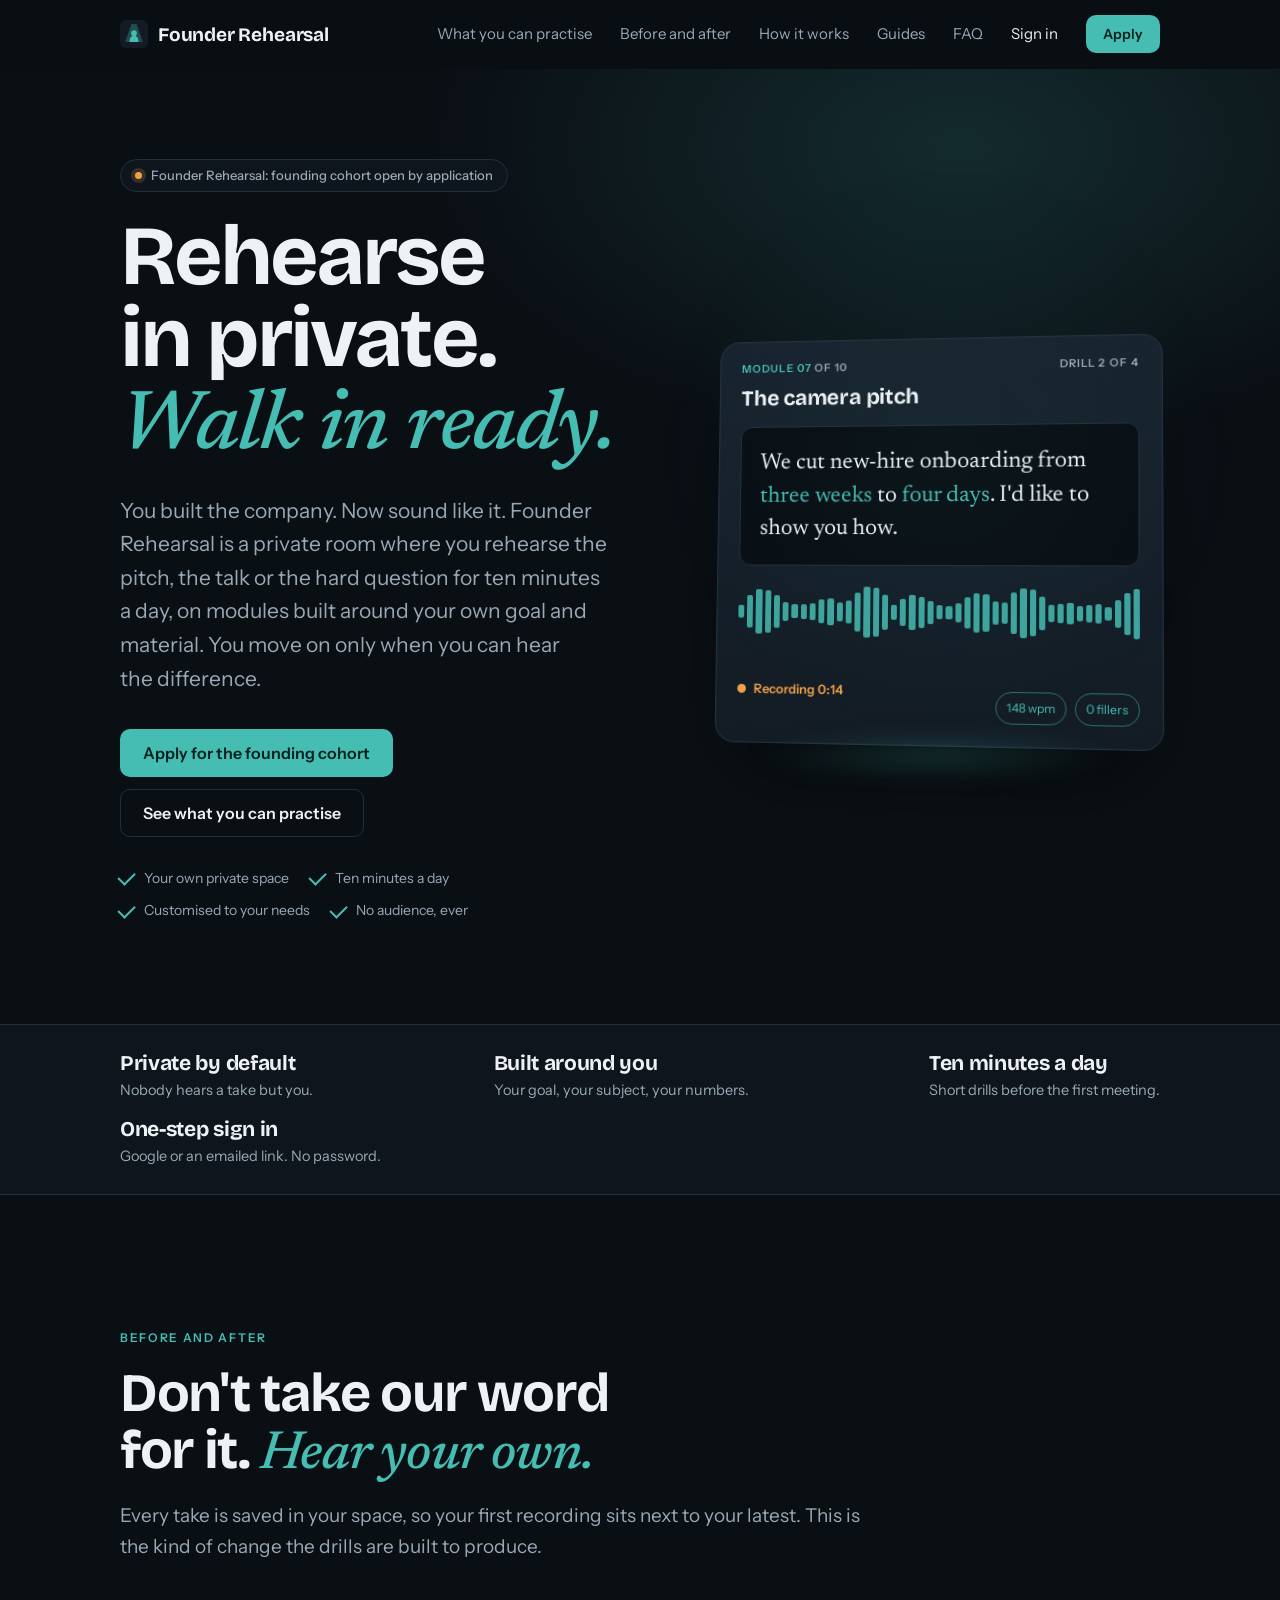
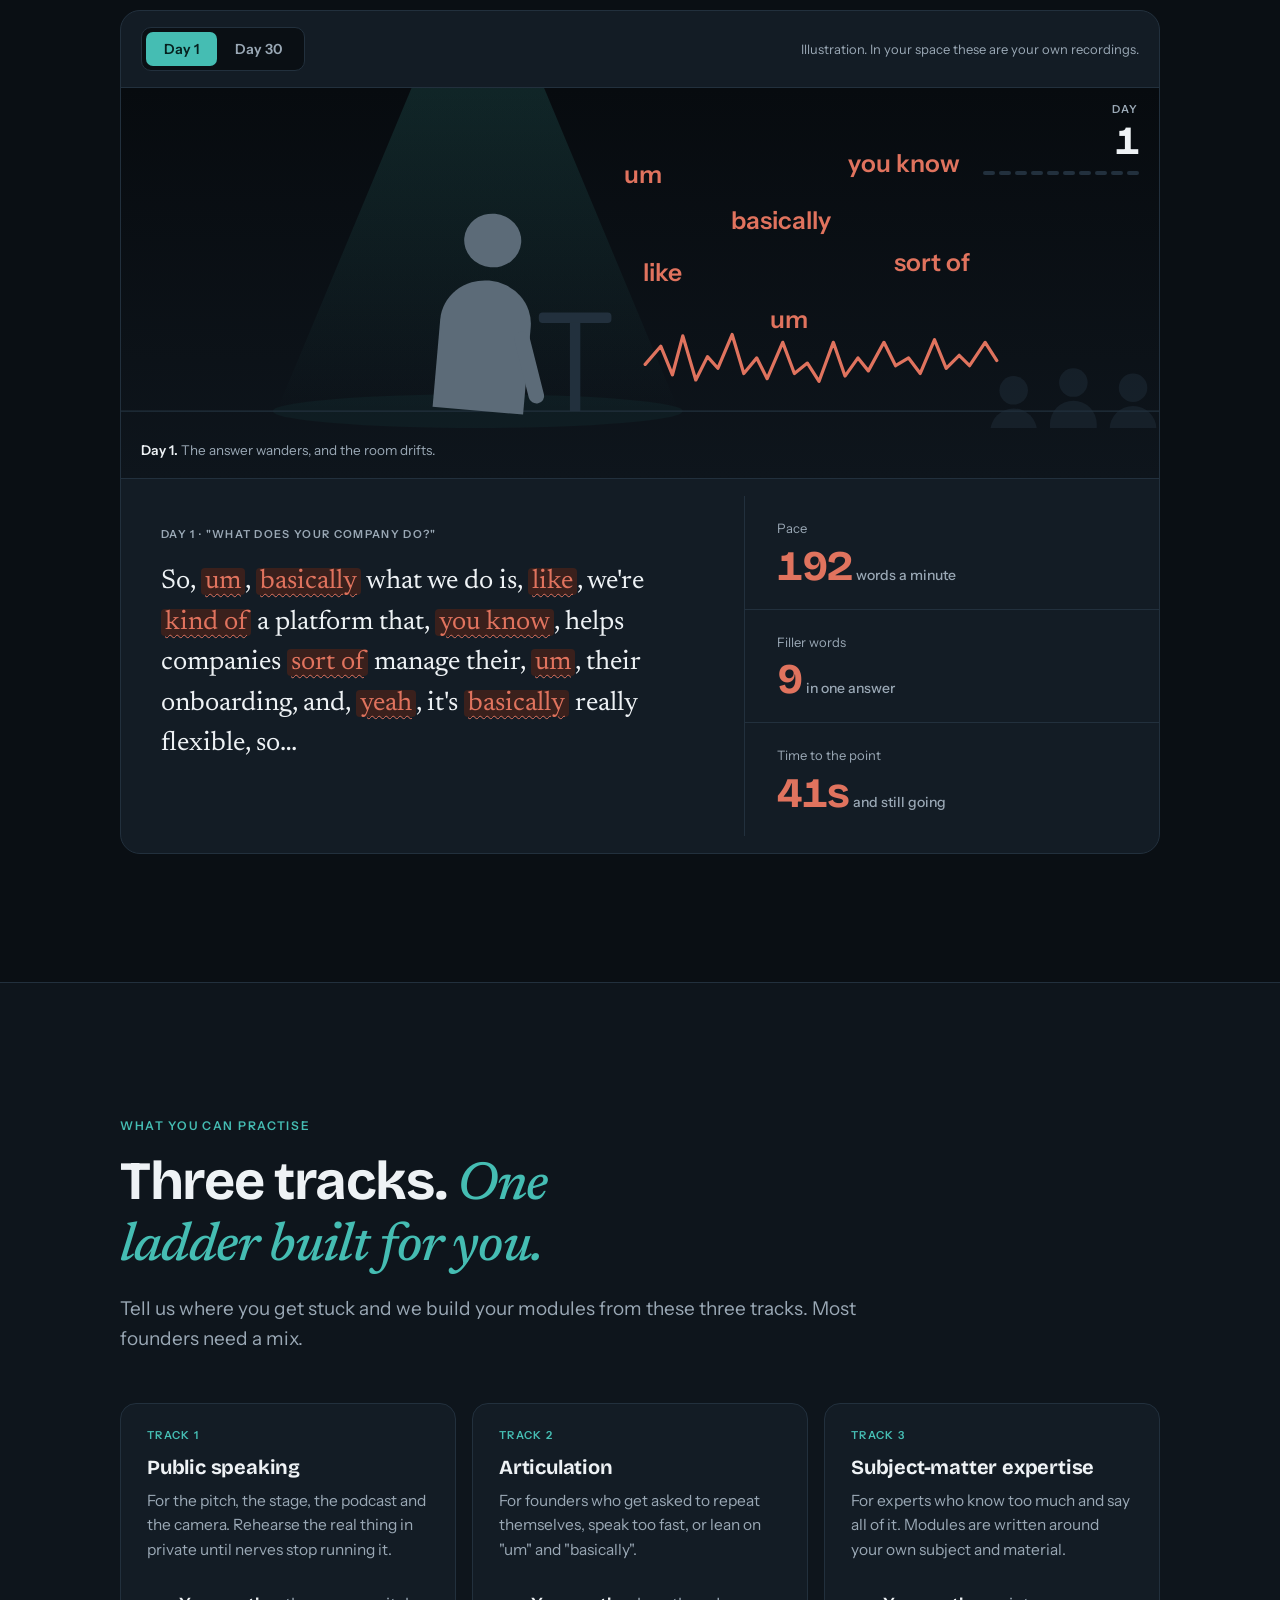
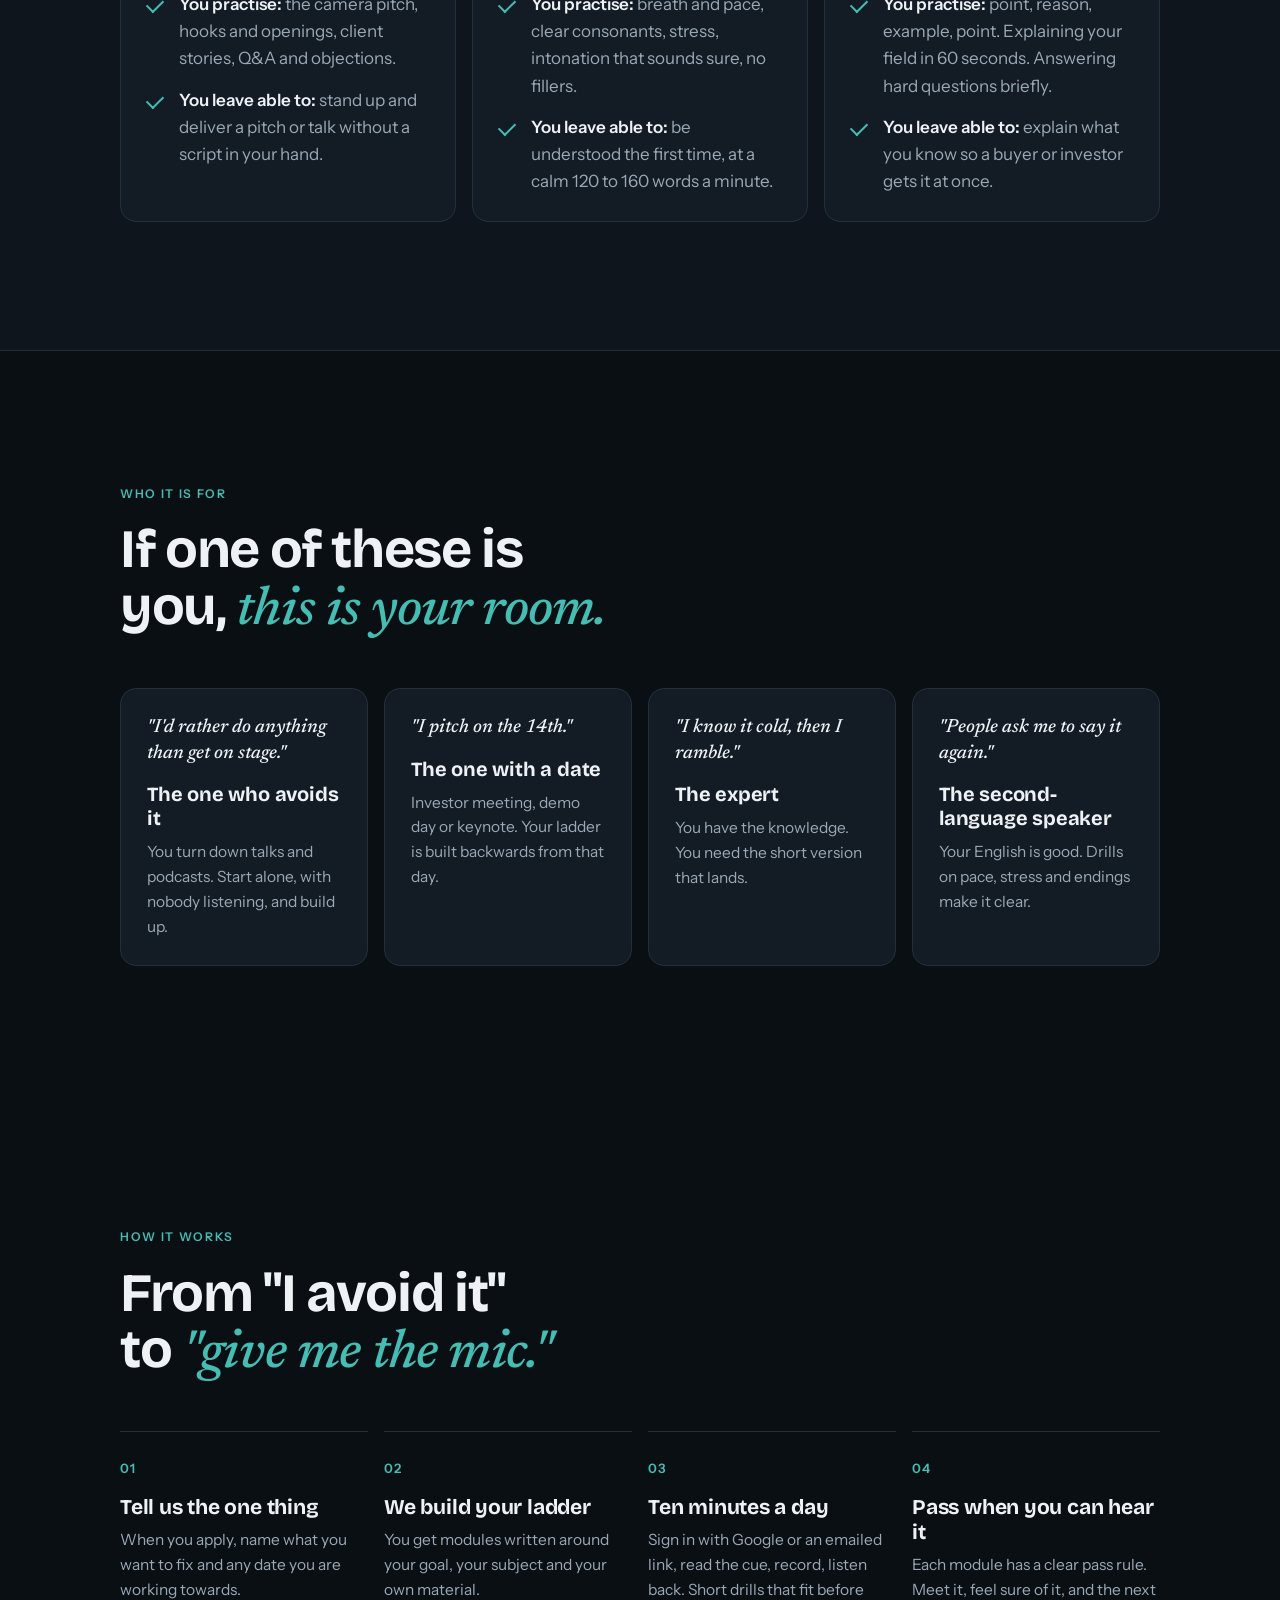
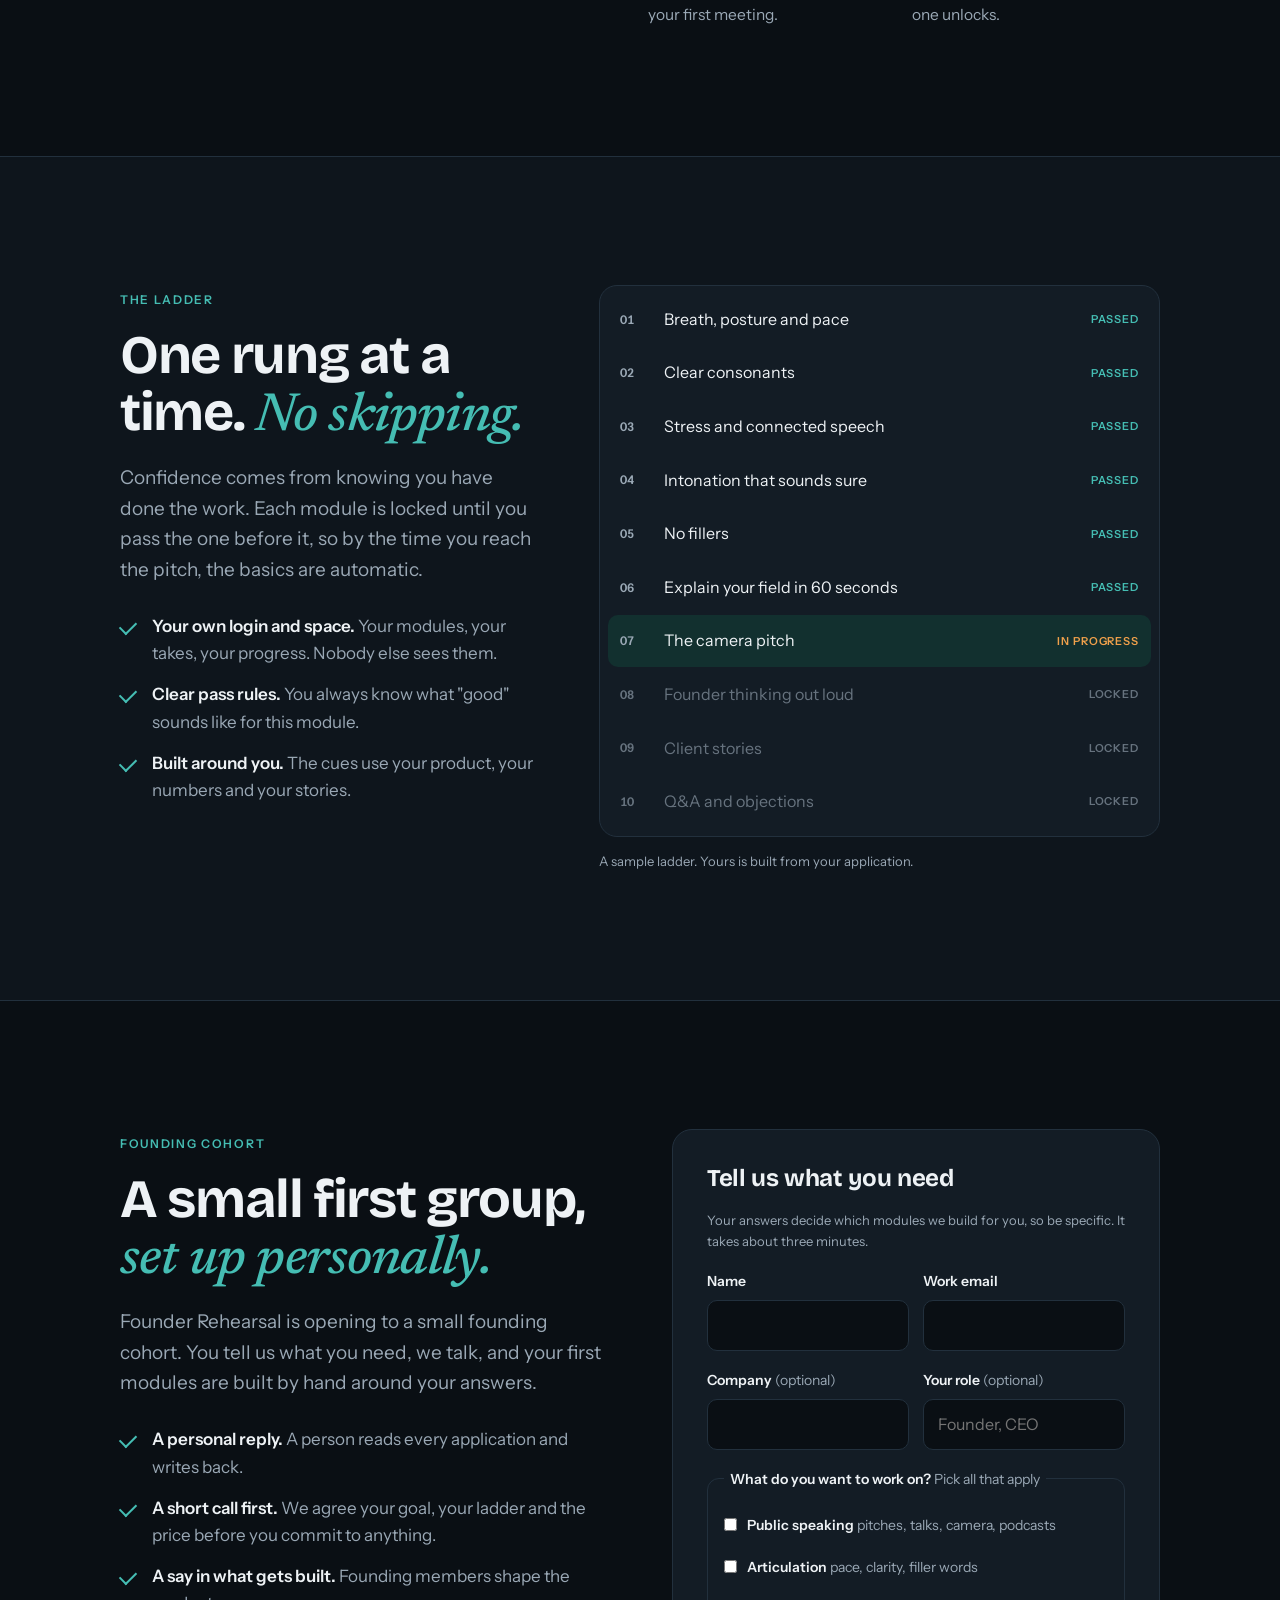
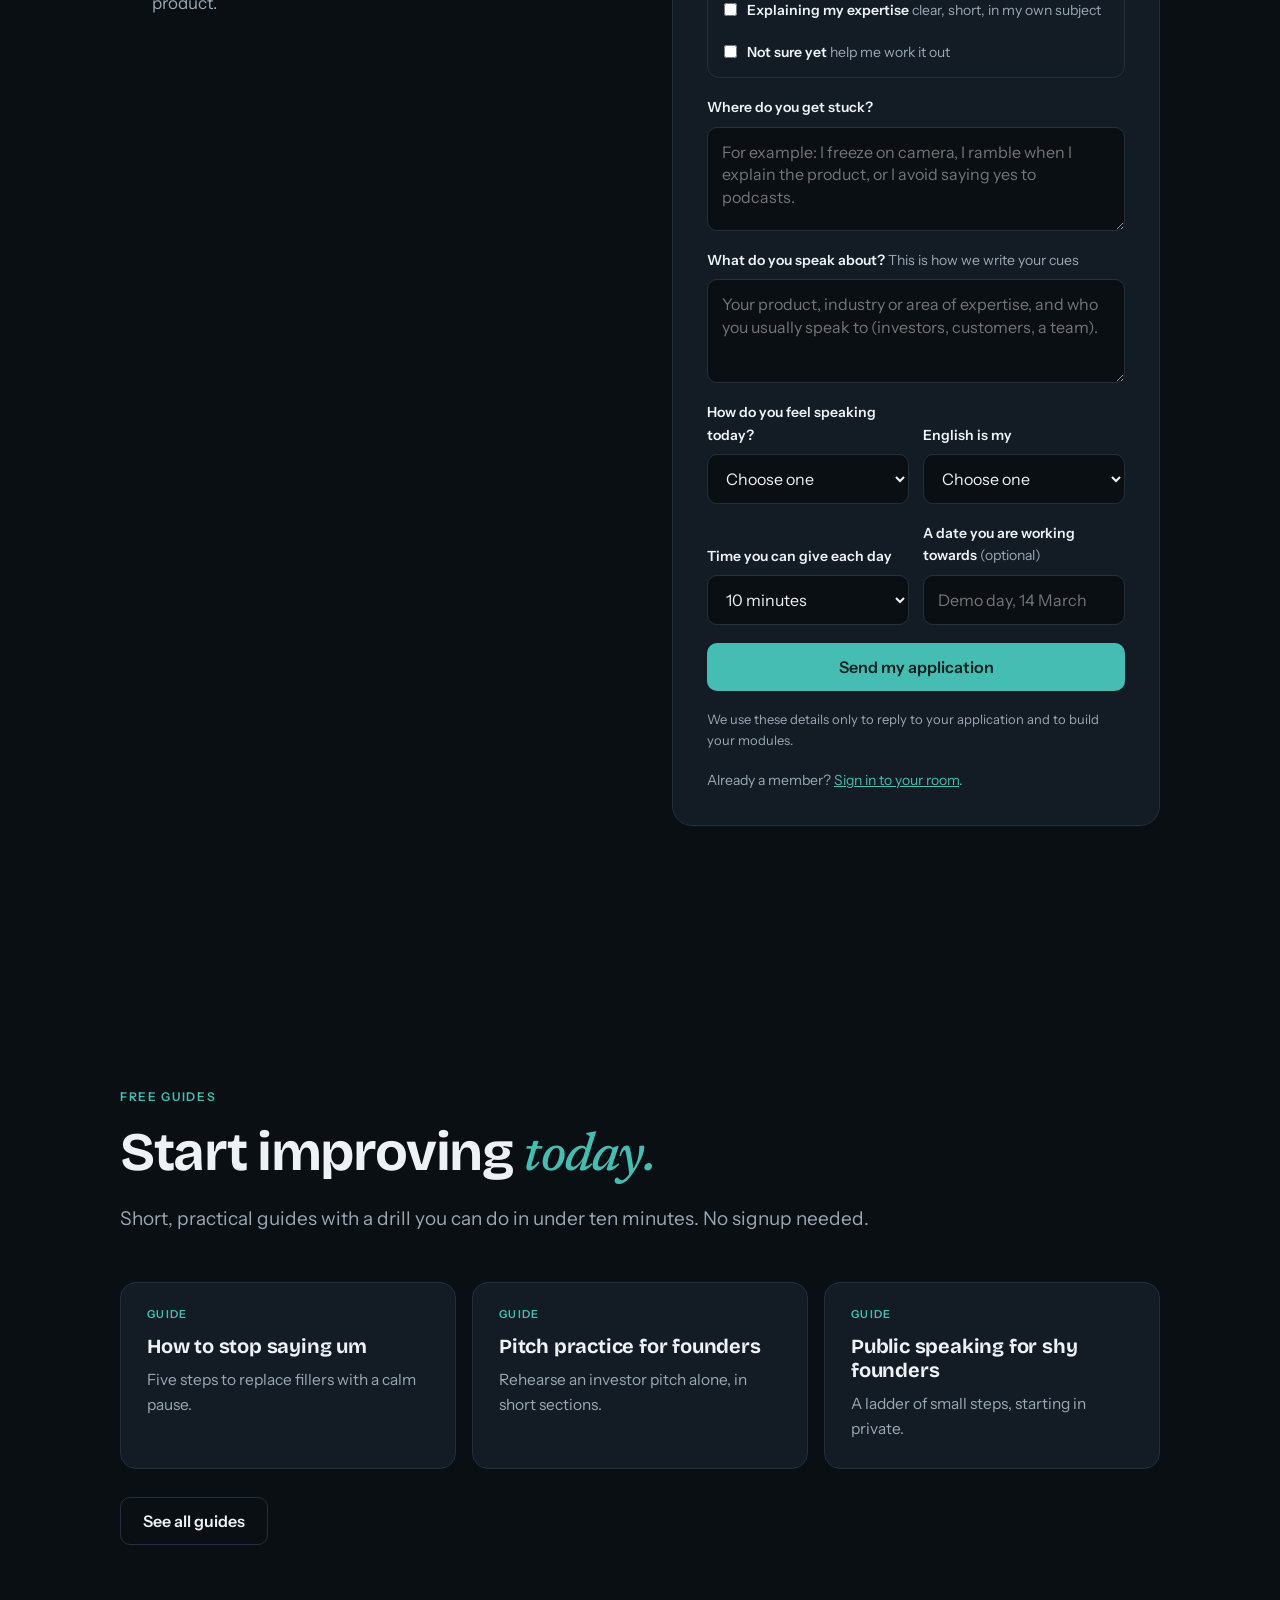
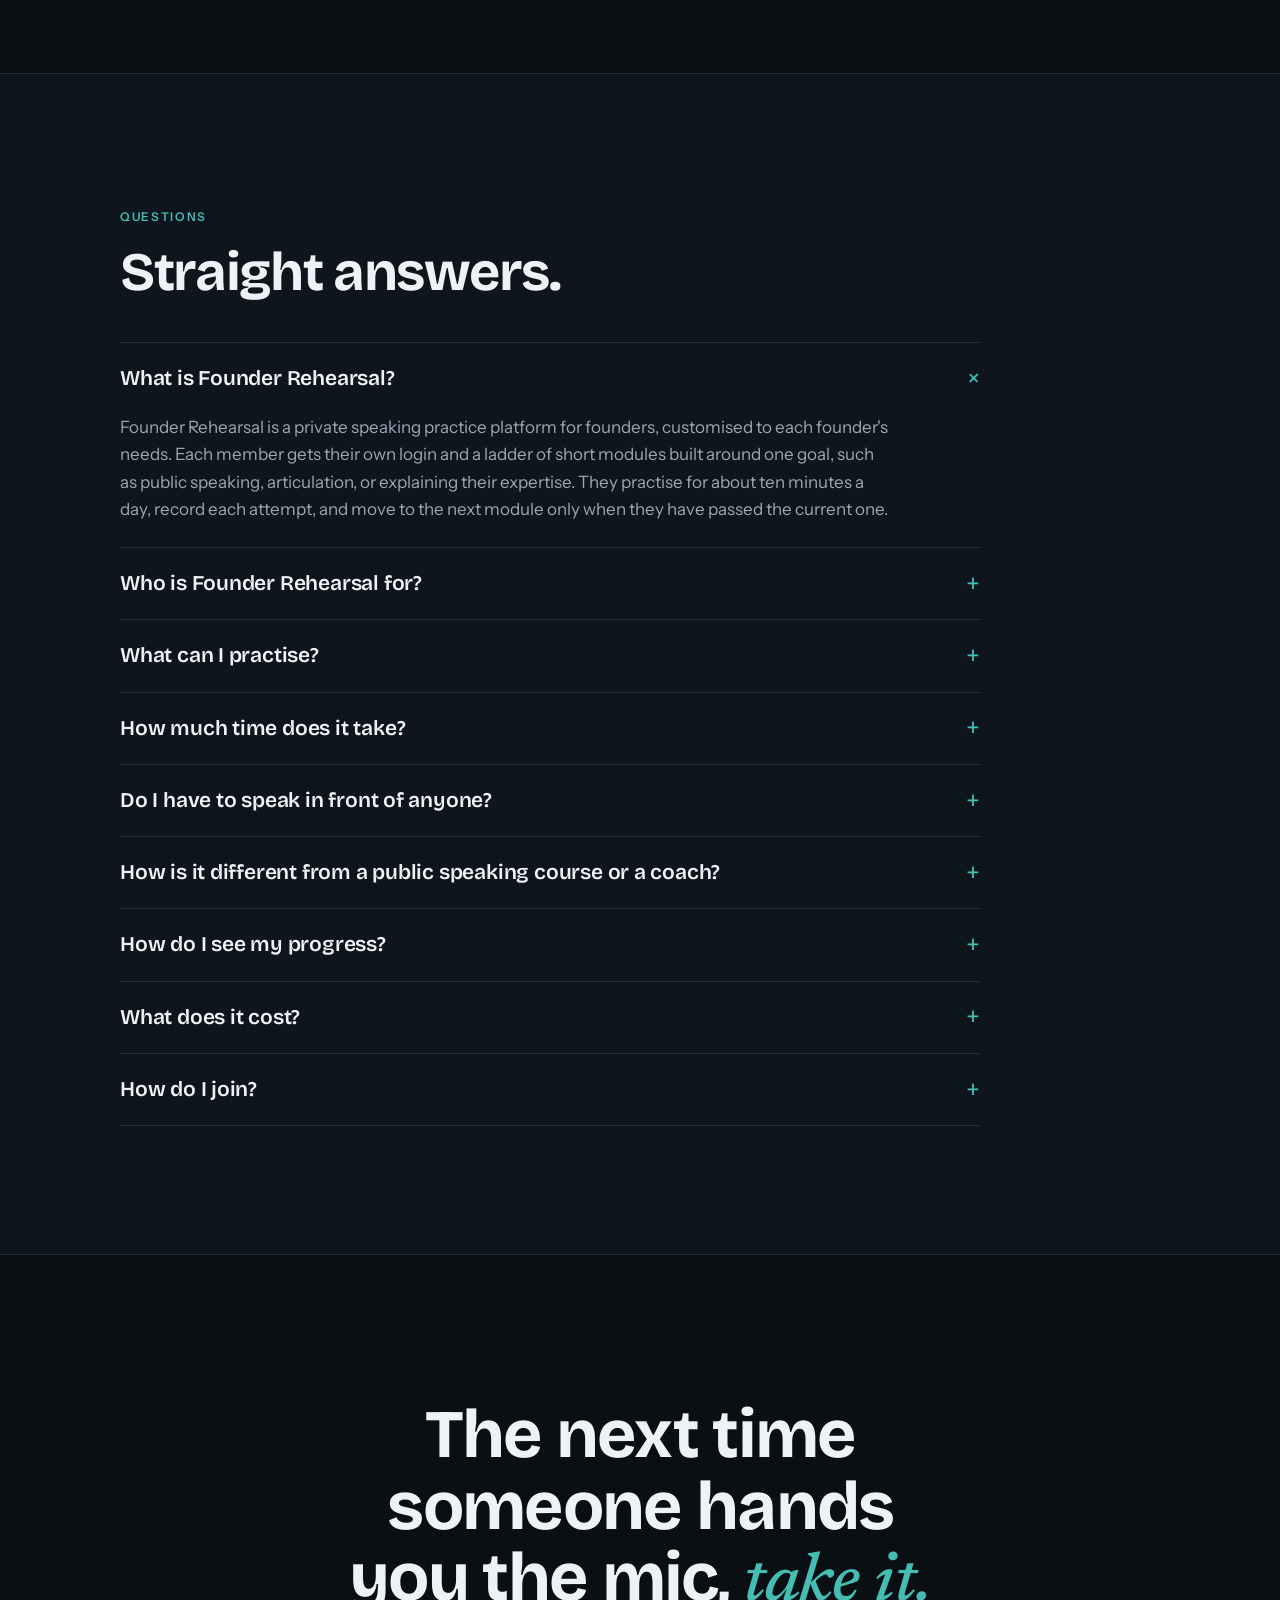
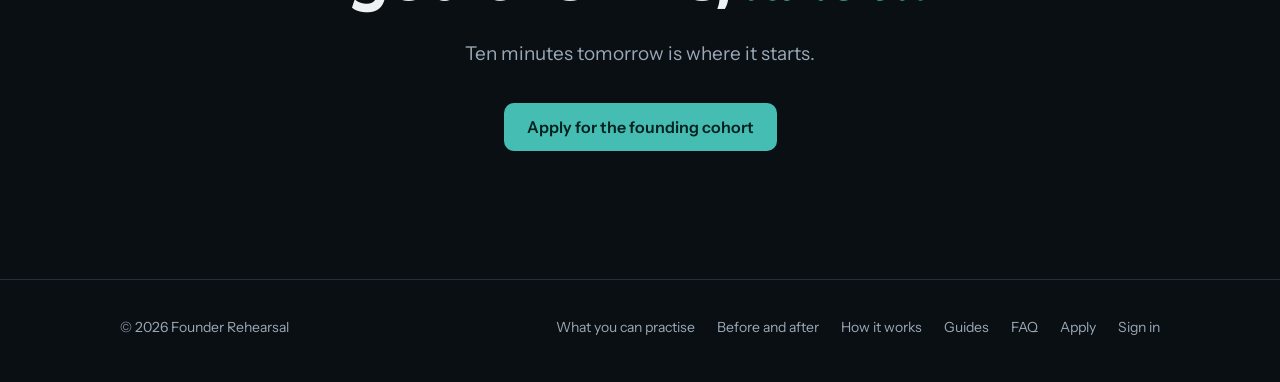
==== commit 5ac878e5: "Fix invisible article CTA; remove preferred-source link The article link colour overrode the button " ====
--- a/founders/index.html
+++ b/founders/index.html
@@ -437,7 +437,7 @@
       <a href="guides/">Guides</a>
       <a href="#faq">FAQ</a>
       <a href="#apply">Apply</a>
-      <a href="app/">Sign in</a><a class="pref-source" href="https://www.google.com/preferences/source?q=founderrehearsal.com" target="_blank" rel="noopener">Add as a preferred source on Google</a>
+      <a href="app/">Sign in</a>
     </nav>
   </div>
 </footer>
--- a/founders/styles.css
+++ b/founders/styles.css
@@ -348,5 +348,5 @@
 .article .sources li{font-size:15px;color:var(--muted);overflow-wrap:anywhere}
 .blog-faq{margin-top:72px;padding:0}
 
-footer a.pref-source{border:1px solid var(--line);border-radius:999px;padding:7px 13px;color:var(--ink)}
-footer a.pref-source:hover{border-color:var(--accent)}
+/* buttons inside articles keep their own text colour (the article link colour was overriding it) */
+.article a.btn-primary,.article a.btn-primary:hover{color:var(--accent-ink);text-decoration:none}
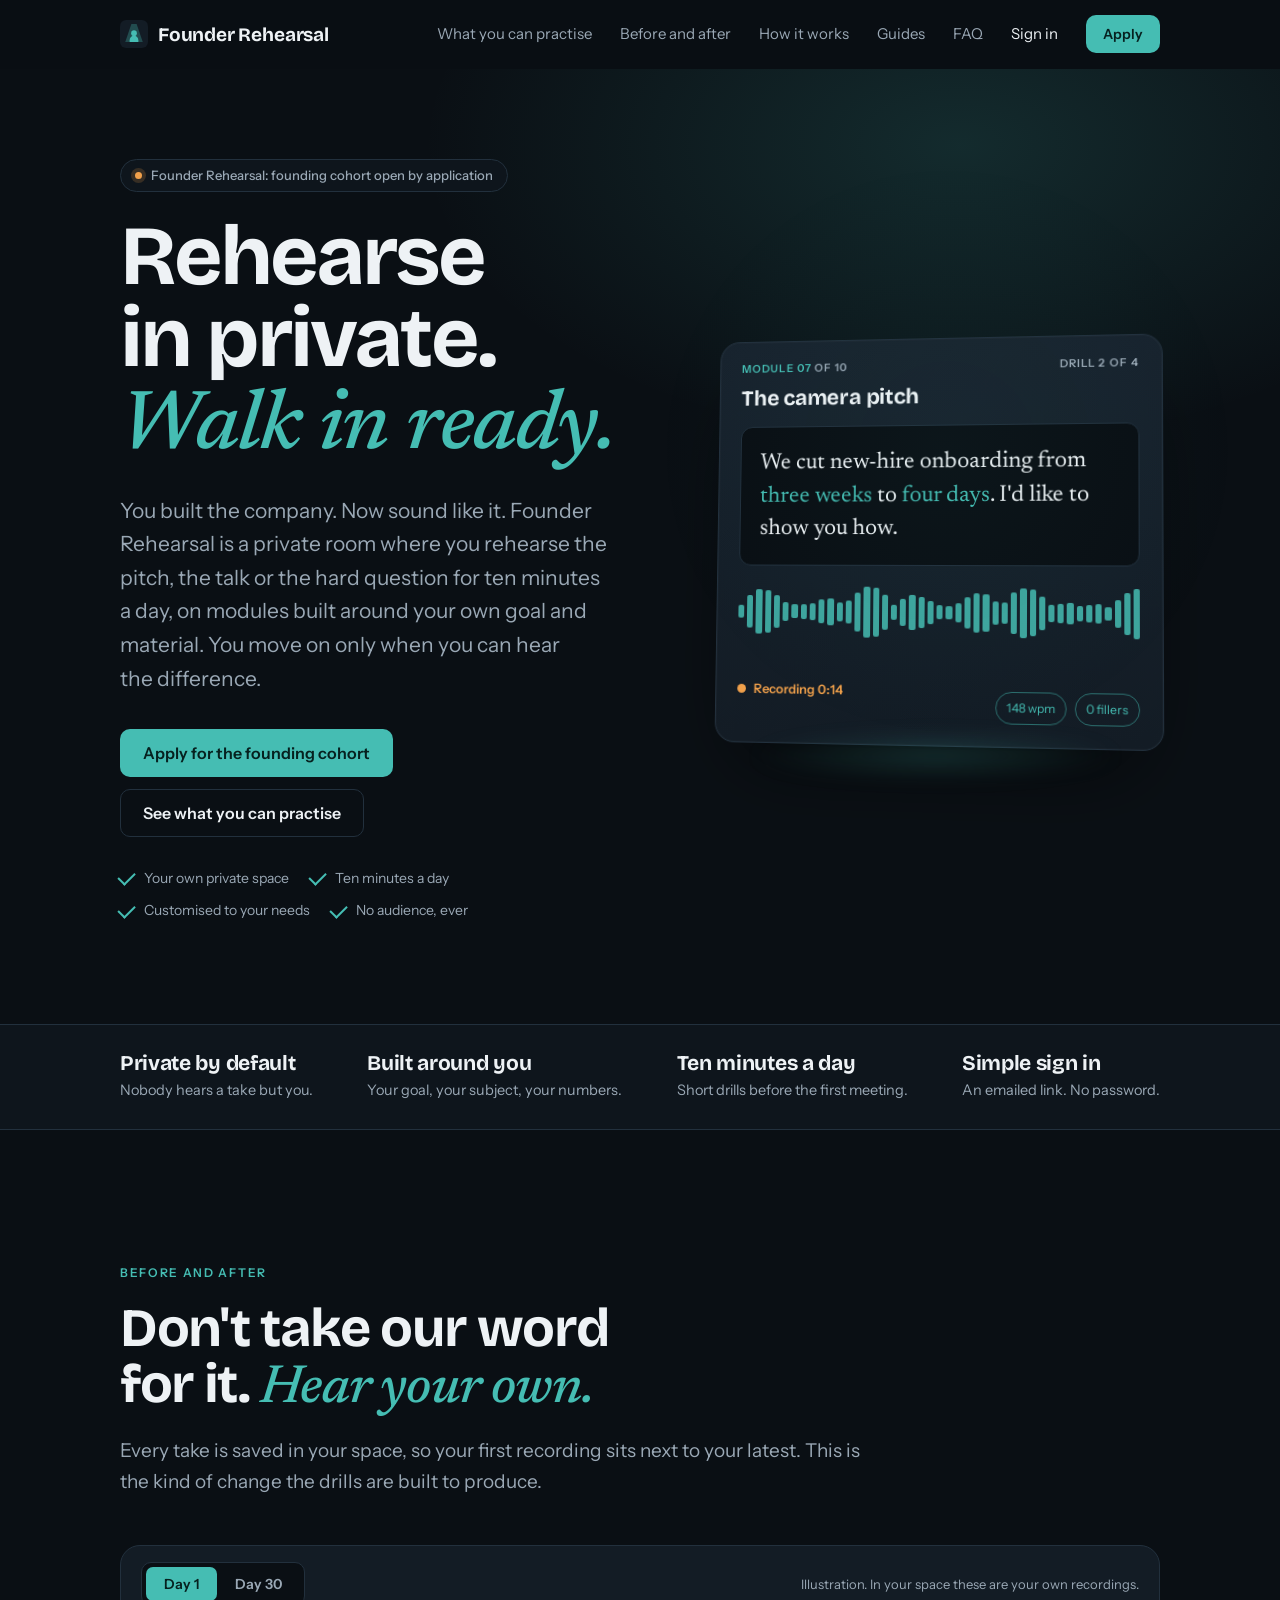
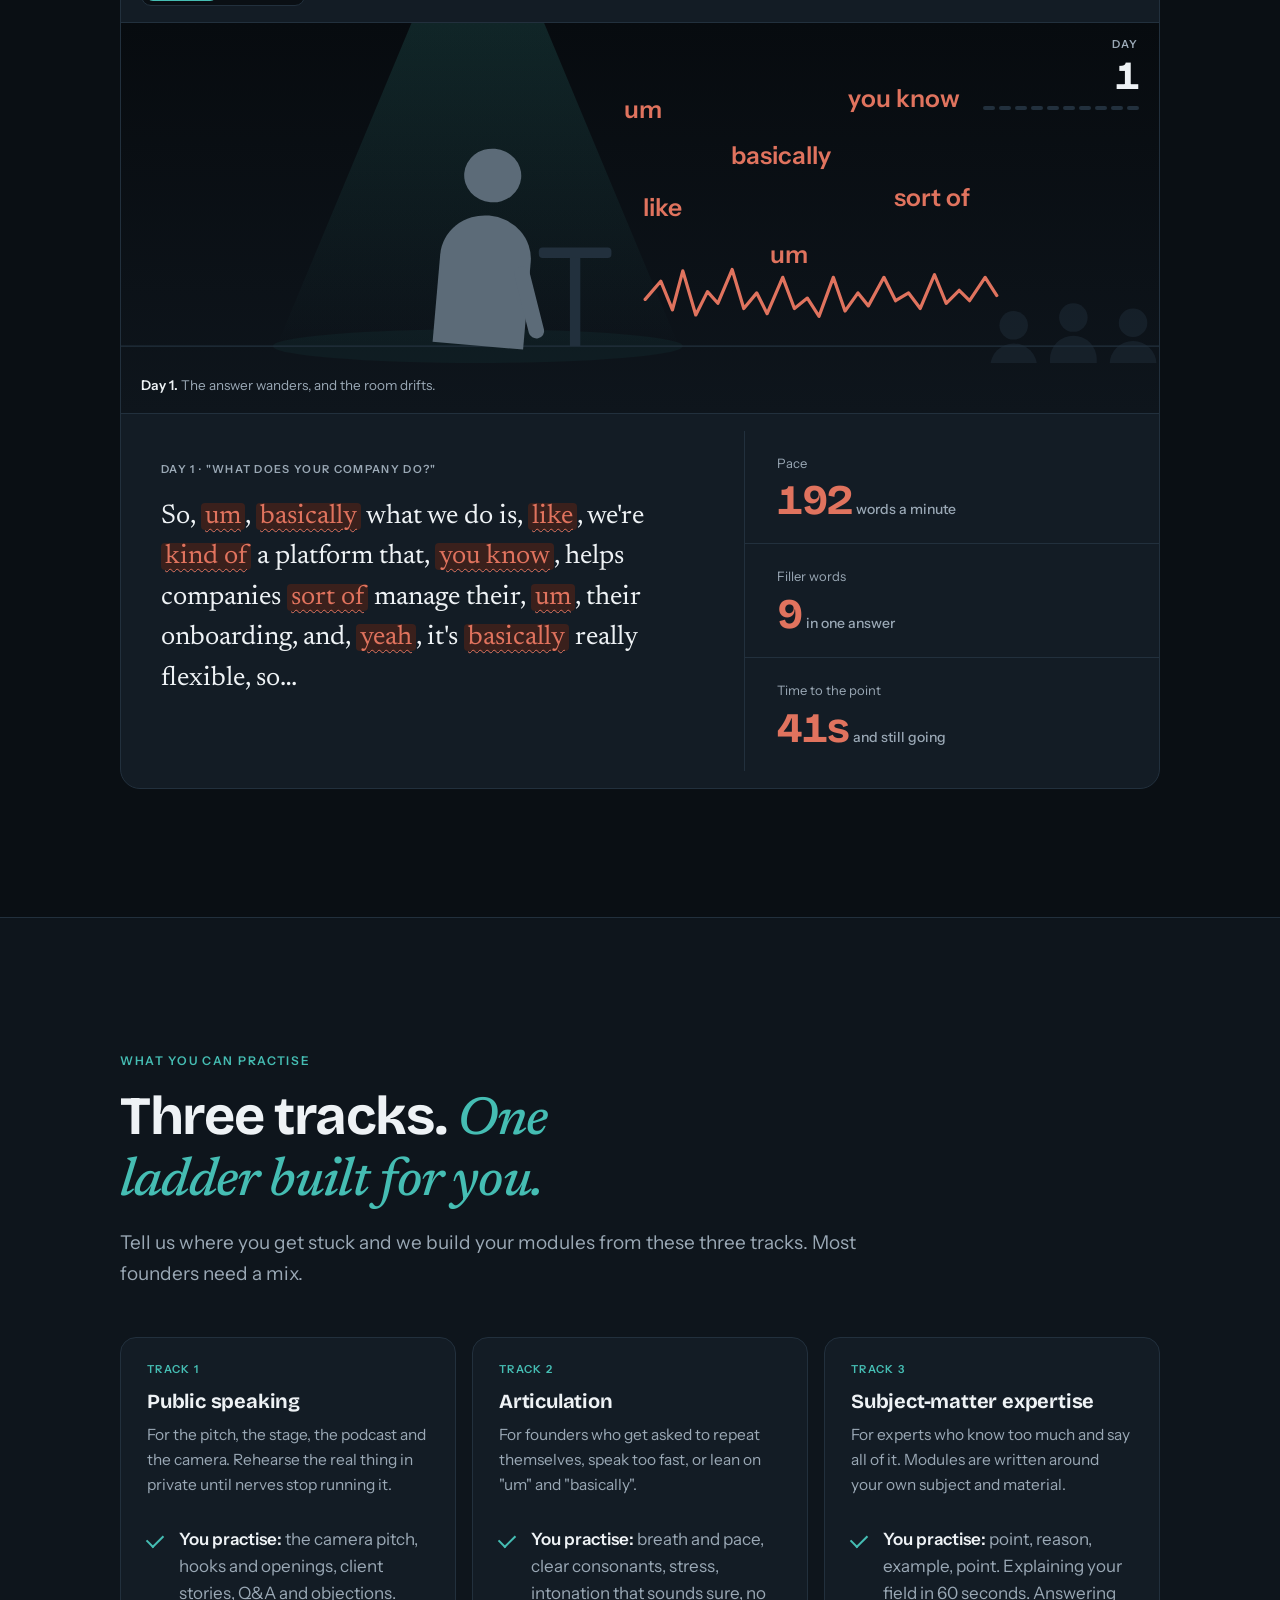
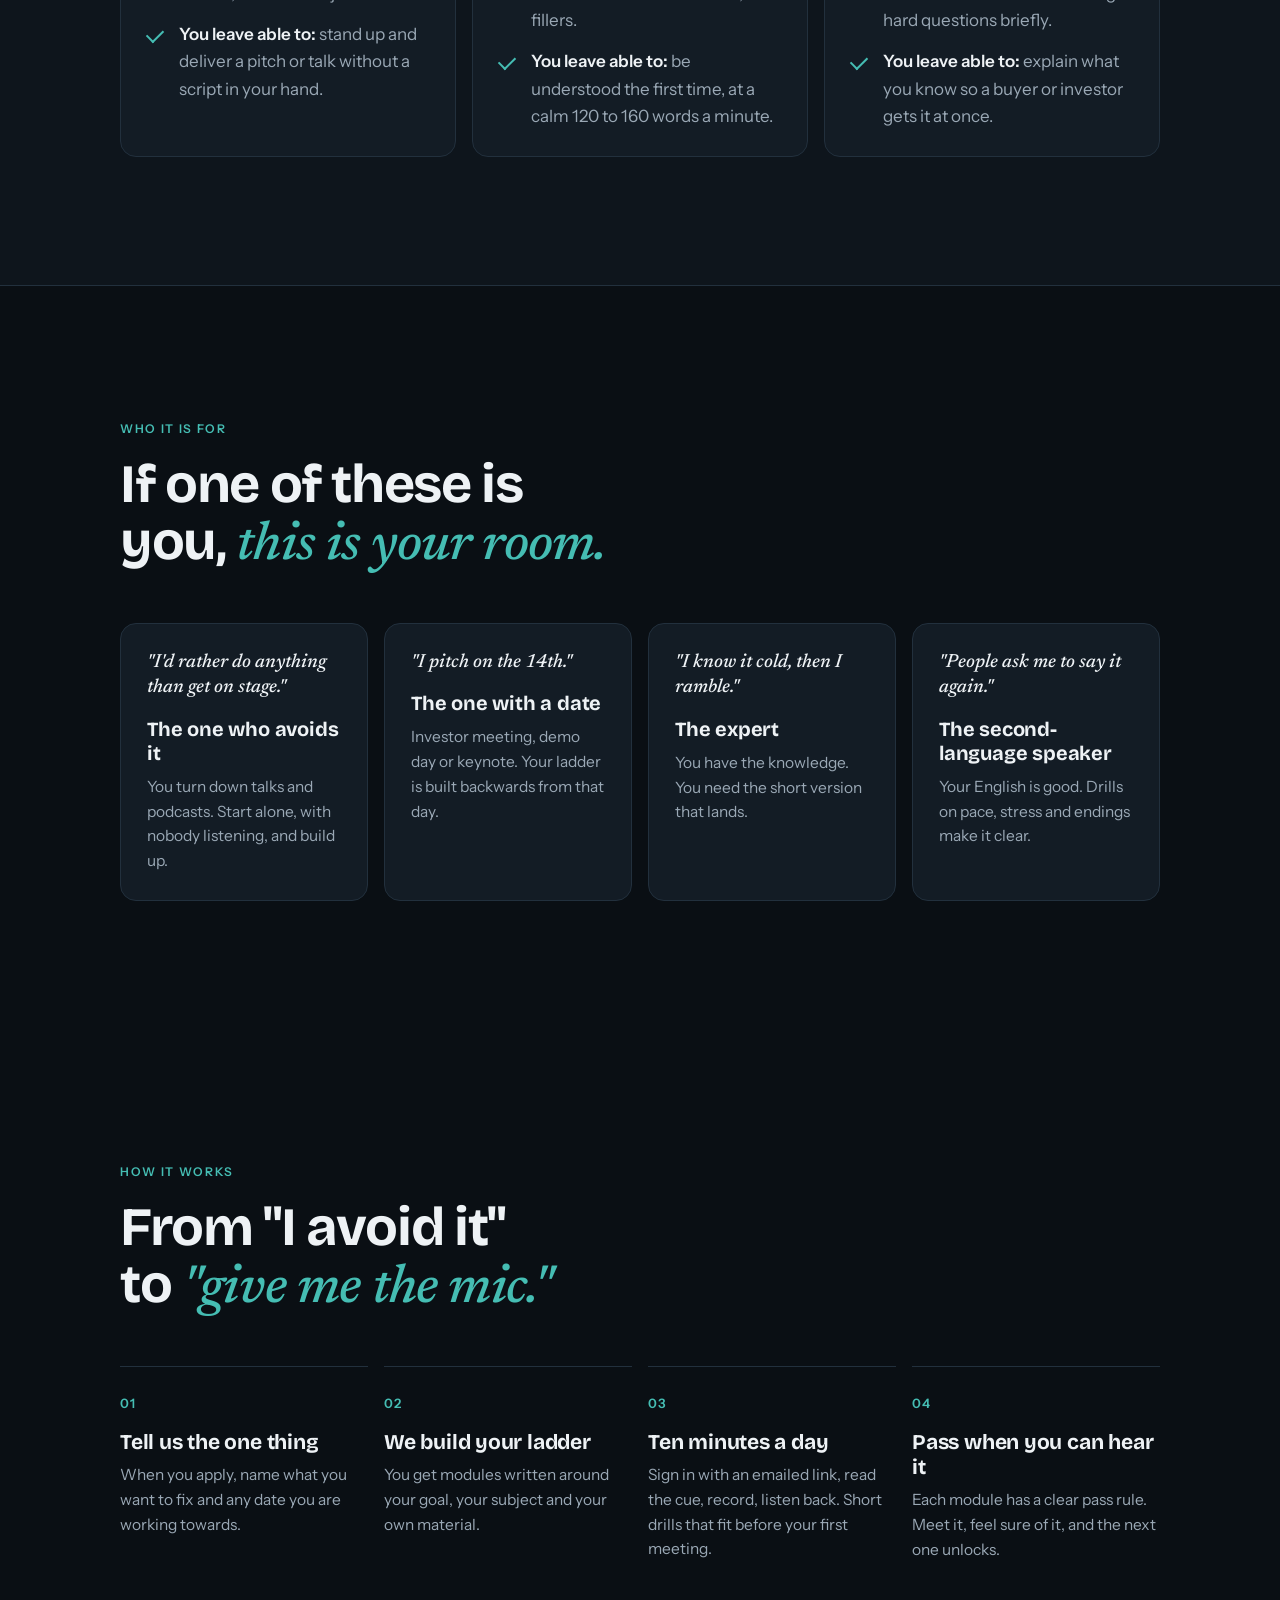
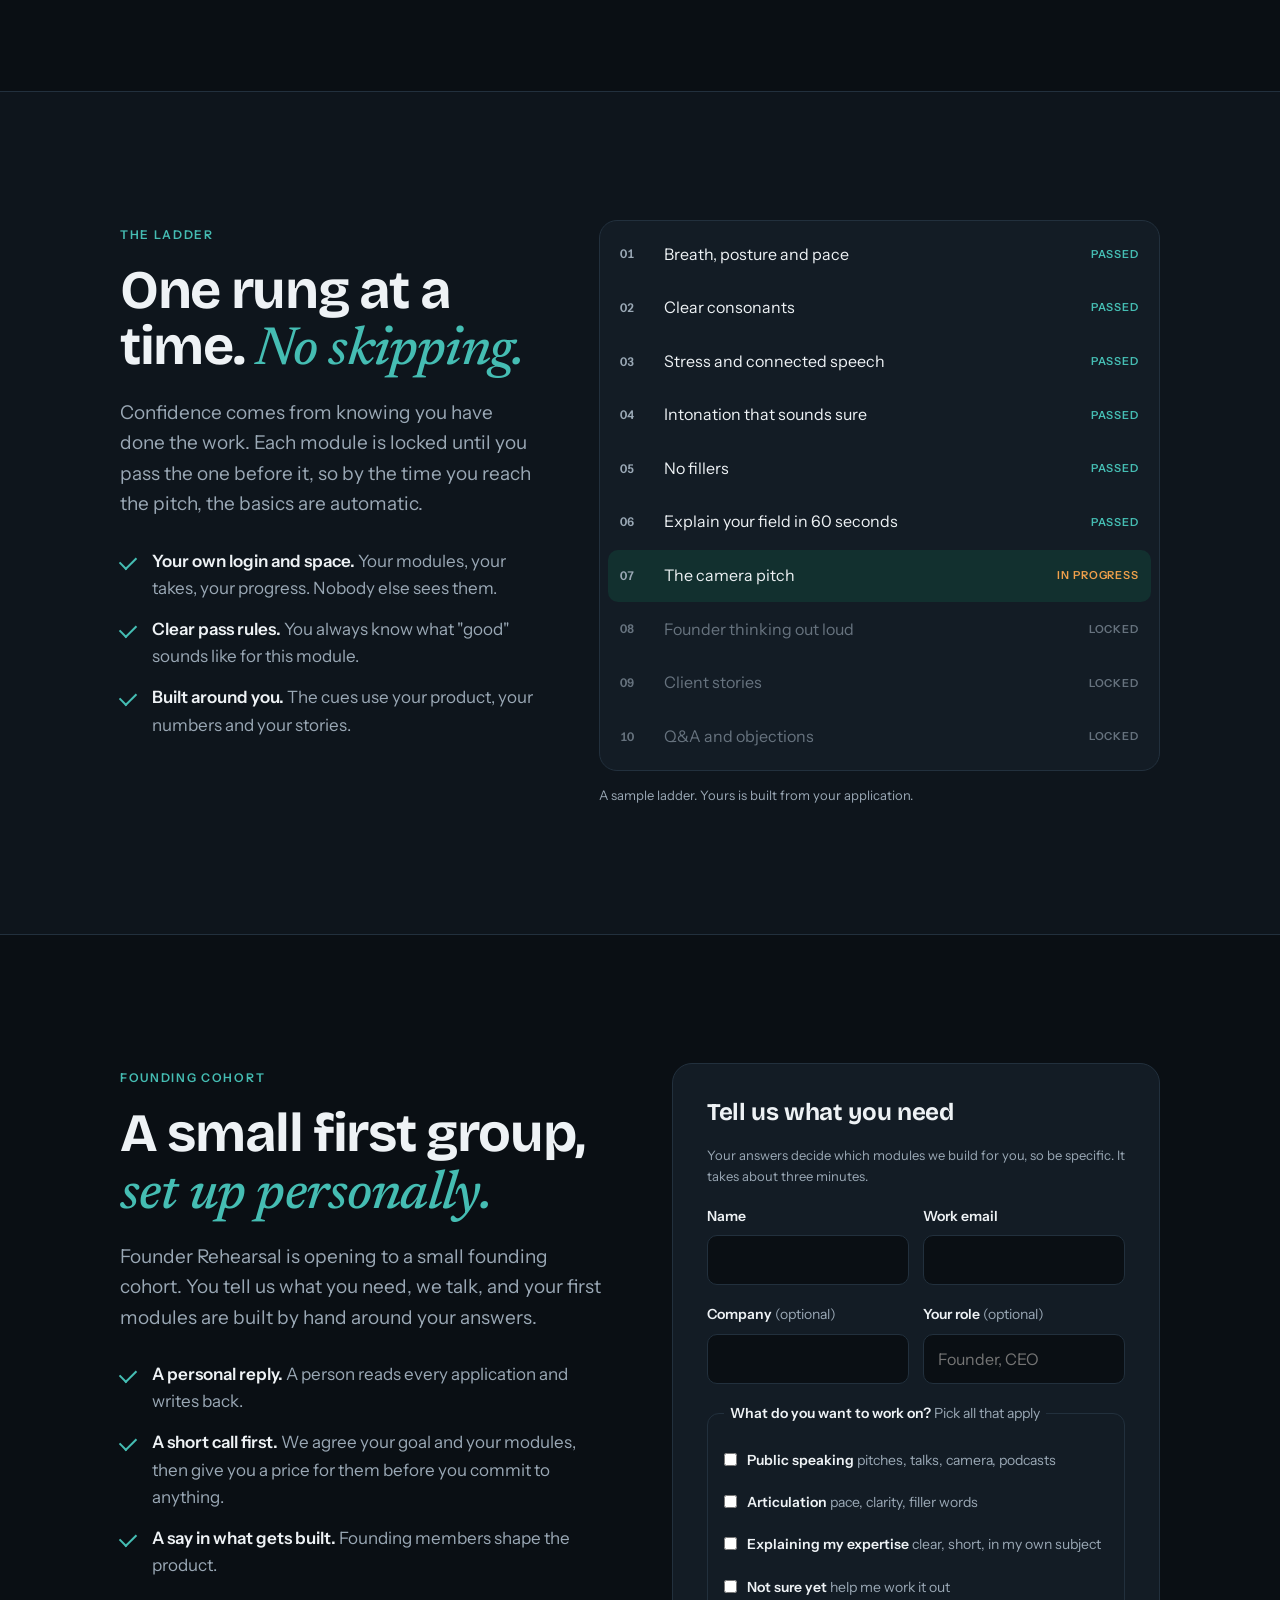
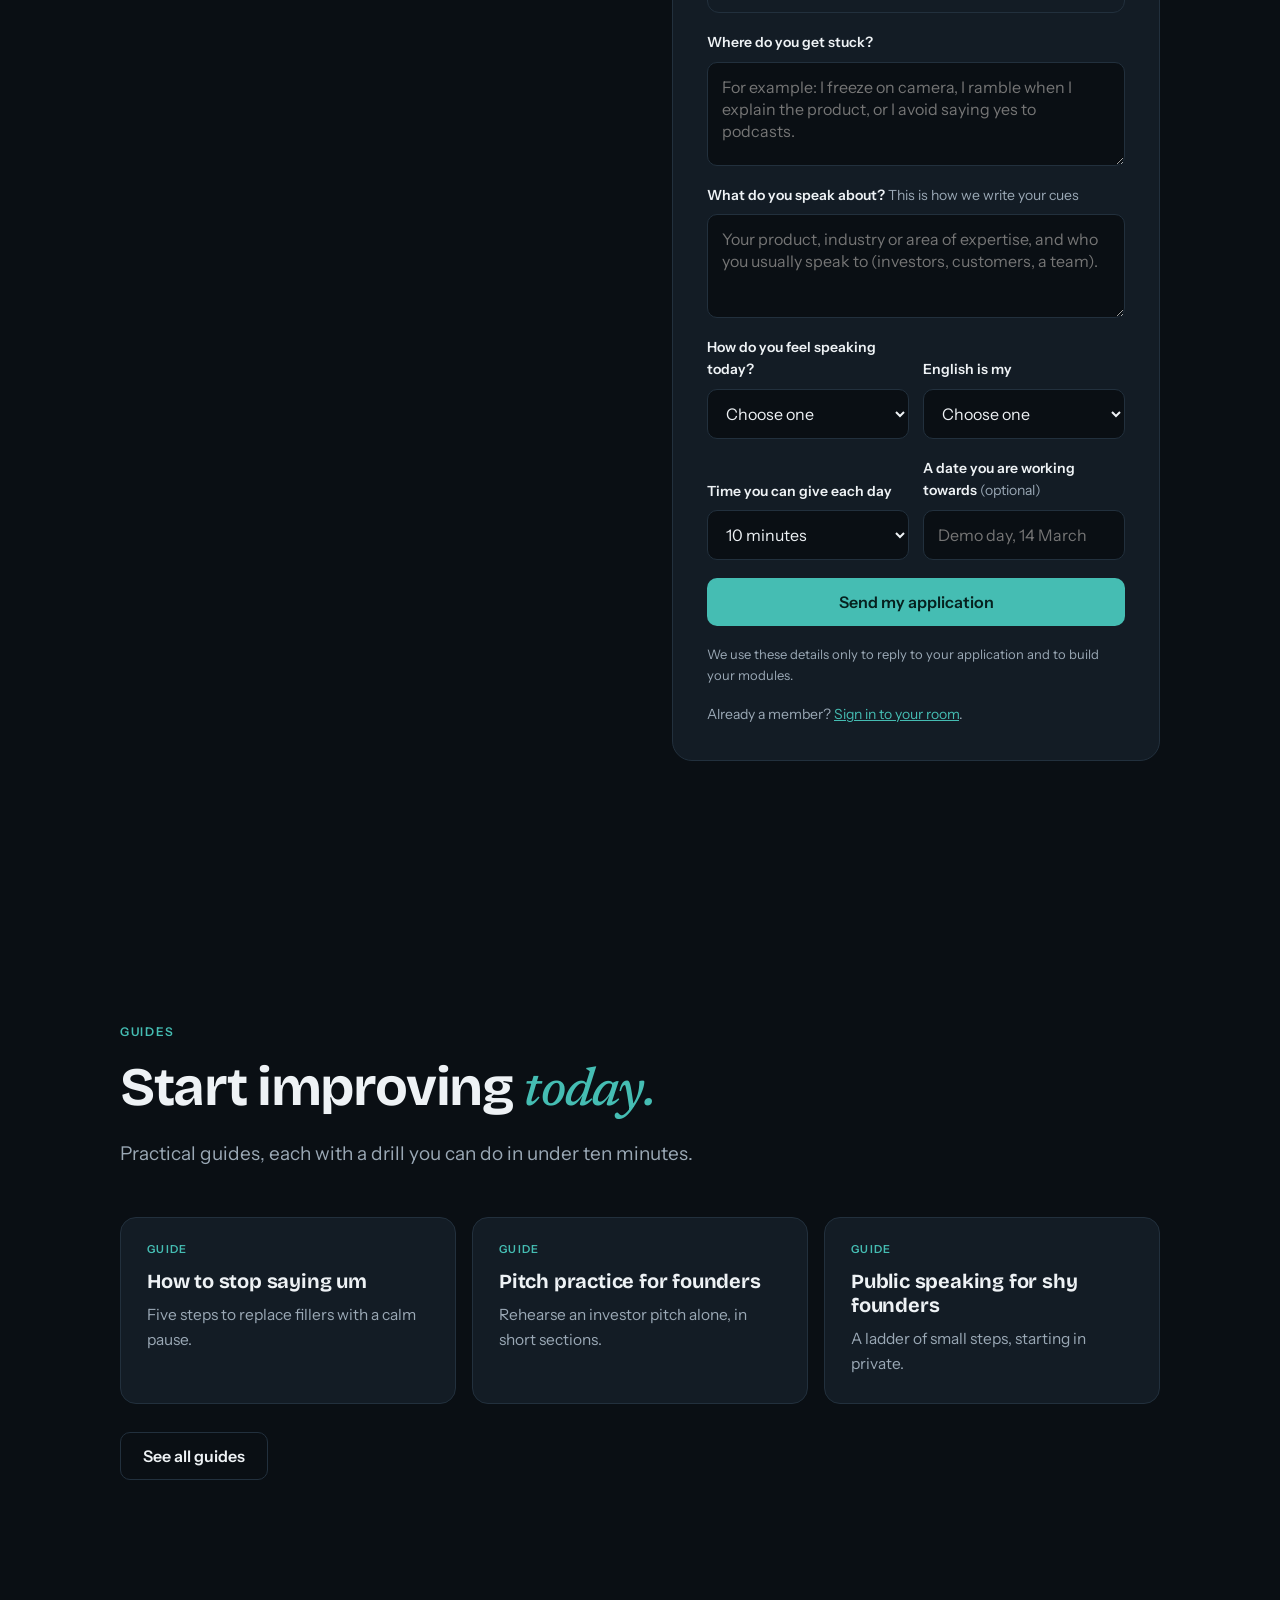
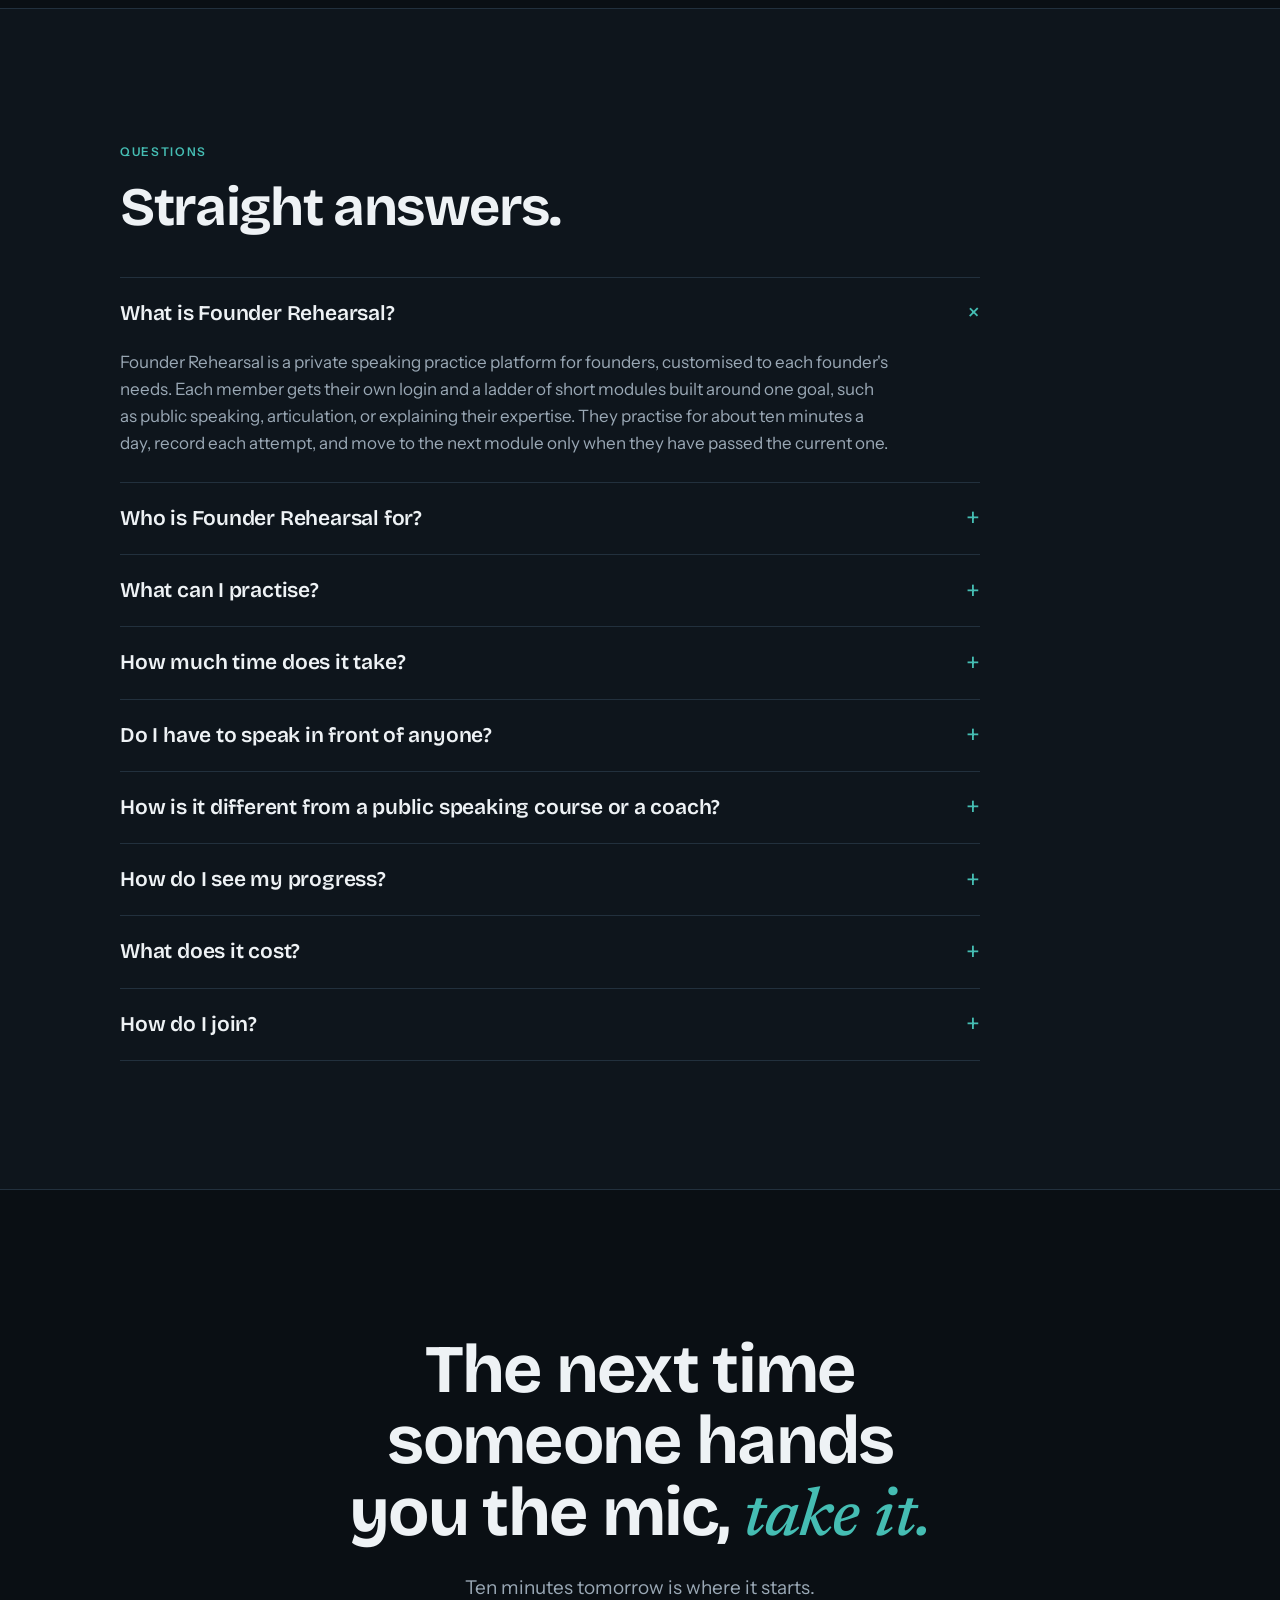
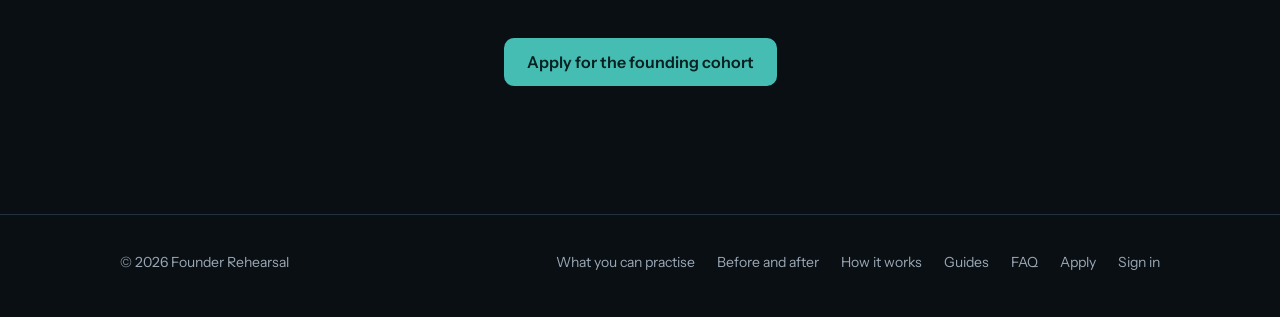
==== commit d8fca01b: "Remove 'free' wording, explain pricing, hide Google until enabled - Price depends on each founder's " ====
--- a/founders/index.html
+++ b/founders/index.html
@@ -55,7 +55,7 @@
       {"@type":"Question","name":"Do I have to speak in front of anyone?","acceptedAnswer":{"@type":"Answer","text":"No. You practise alone in your own space. There is no audience, no group call and no leaderboard."}},
       {"@type":"Question","name":"How is it different from a public speaking course or a coach?","acceptedAnswer":{"@type":"Answer","text":"A course teaches everyone the same content, and a coach costs hundreds per hour and depends on your calendar. Founder Rehearsal gives you modules written around your own goal and material, a daily practice habit, and recordings that let you hear your own progress."}},
       {"@type":"Question","name":"How do I see my progress?","acceptedAnswer":{"@type":"Answer","text":"Every take is saved in your space. You can play your first recording next to your latest, and see which modules you have passed."}},
-      {"@type":"Question","name":"What does it cost?","acceptedAnswer":{"@type":"Answer","text":"Founder Rehearsal is opening to a small founding cohort by application. Each founding member is onboarded personally, and pricing is confirmed on that call before you commit to anything."}},
+      {"@type":"Question","name":"What does it cost?","acceptedAnswer":{"@type":"Answer","text":"The price depends on the modules built around your needs. Send us your application and we will get in touch, agree your goal and modules, and give you your price before you commit to anything."}},
       {"@type":"Question","name":"How do I join?","acceptedAnswer":{"@type":"Answer","text":"Fill in the application form with the one thing you want to fix. We reply personally to arrange a short call and build your first modules."}}
     ]}
   ]
@@ -125,7 +125,7 @@
     <span><b>Private by default</b>Nobody hears a take but you.</span>
     <span><b>Built around you</b>Your goal, your subject, your numbers.</span>
     <span><b>Ten minutes a day</b>Short drills before the first meeting.</span>
-    <span><b>One-step sign in</b>Google or an emailed link. No password.</span>
+    <span><b>Simple sign in</b>An emailed link. No password.</span>
   </div>
 </div>
 
@@ -275,7 +275,7 @@
     <ol class="steps">
       <li class="reveal"><h3>Tell us the one thing</h3><p>When you apply, name what you want to fix and any date you are working towards.</p></li>
       <li class="reveal"><h3>We build your ladder</h3><p>You get modules written around your goal, your subject and your own material.</p></li>
-      <li class="reveal"><h3>Ten minutes a day</h3><p>Sign in with Google or an emailed link, read the cue, record, listen back. Short drills that fit before your first meeting.</p></li>
+      <li class="reveal"><h3>Ten minutes a day</h3><p>Sign in with an emailed link, read the cue, record, listen back. Short drills that fit before your first meeting.</p></li>
       <li class="reveal"><h3>Pass when you can hear it</h3><p>Each module has a clear pass rule. Meet it, feel sure of it, and the next one unlocks.</p></li>
     </ol>
   </div>
@@ -319,7 +319,7 @@
       <p class="lede">Founder Rehearsal is opening to a small founding cohort. You tell us what you need, we talk, and your first modules are built by hand around your answers.</p>
       <ul class="list">
         <li><span><b>A personal reply.</b> A person reads every application and writes back.</span></li>
-        <li><span><b>A short call first.</b> We agree your goal, your ladder and the price before you commit to anything.</span></li>
+        <li><span><b>A short call first.</b> We agree your goal and your modules, then give you a price for them before you commit to anything.</span></li>
         <li><span><b>A say in what gets built.</b> Founding members shape the product.</span></li>
       </ul>
     </div>
@@ -384,9 +384,9 @@
 <section id="guides">
   <div class="wrap">
     <div class="head reveal">
-      <span class="eyebrow">Free guides</span>
+      <span class="eyebrow">Guides</span>
       <h2 class="h2">Start improving <em>today.</em></h2>
-      <p class="lede">Short, practical guides with a drill you can do in under ten minutes. No signup needed.</p>
+      <p class="lede">Practical guides, each with a drill you can do in under ten minutes.</p>
     </div>
     <div class="grid g3">
       <a class="card reveal" href="guides/stop-saying-um/"><span class="tag">Guide</span><h3>How to stop saying um</h3><p>Five steps to replace fillers with a calm pause.</p></a>
@@ -411,7 +411,7 @@
       <details><summary>Do I have to speak in front of anyone?</summary><p>No. You practise alone in your own space. There is no audience, no group call and no leaderboard.</p></details>
       <details><summary>How is it different from a public speaking course or a coach?</summary><p>A course teaches everyone the same content, and a coach costs hundreds per hour and depends on your calendar. Founder Rehearsal gives you modules written around your own goal and material, a daily practice habit, and recordings that let you hear your own progress.</p></details>
       <details><summary>How do I see my progress?</summary><p>Every take is saved in your space. You can play your first recording next to your latest, and see which modules you have passed.</p></details>
-      <details><summary>What does it cost?</summary><p>Founder Rehearsal is opening to a small founding cohort by application. Each founding member is onboarded personally, and pricing is confirmed on that call before you commit to anything.</p></details>
+      <details><summary>What does it cost?</summary><p>The price depends on the modules built around your needs. Send us your application and we will get in touch, agree your goal and modules, and give you your price before you commit to anything.</p></details>
       <details><summary>How do I join?</summary><p>Fill in the <a href="#apply">application form</a> with the one thing you want to fix. We reply personally to arrange a short call and build your first modules.</p></details>
     </div>
   </div>
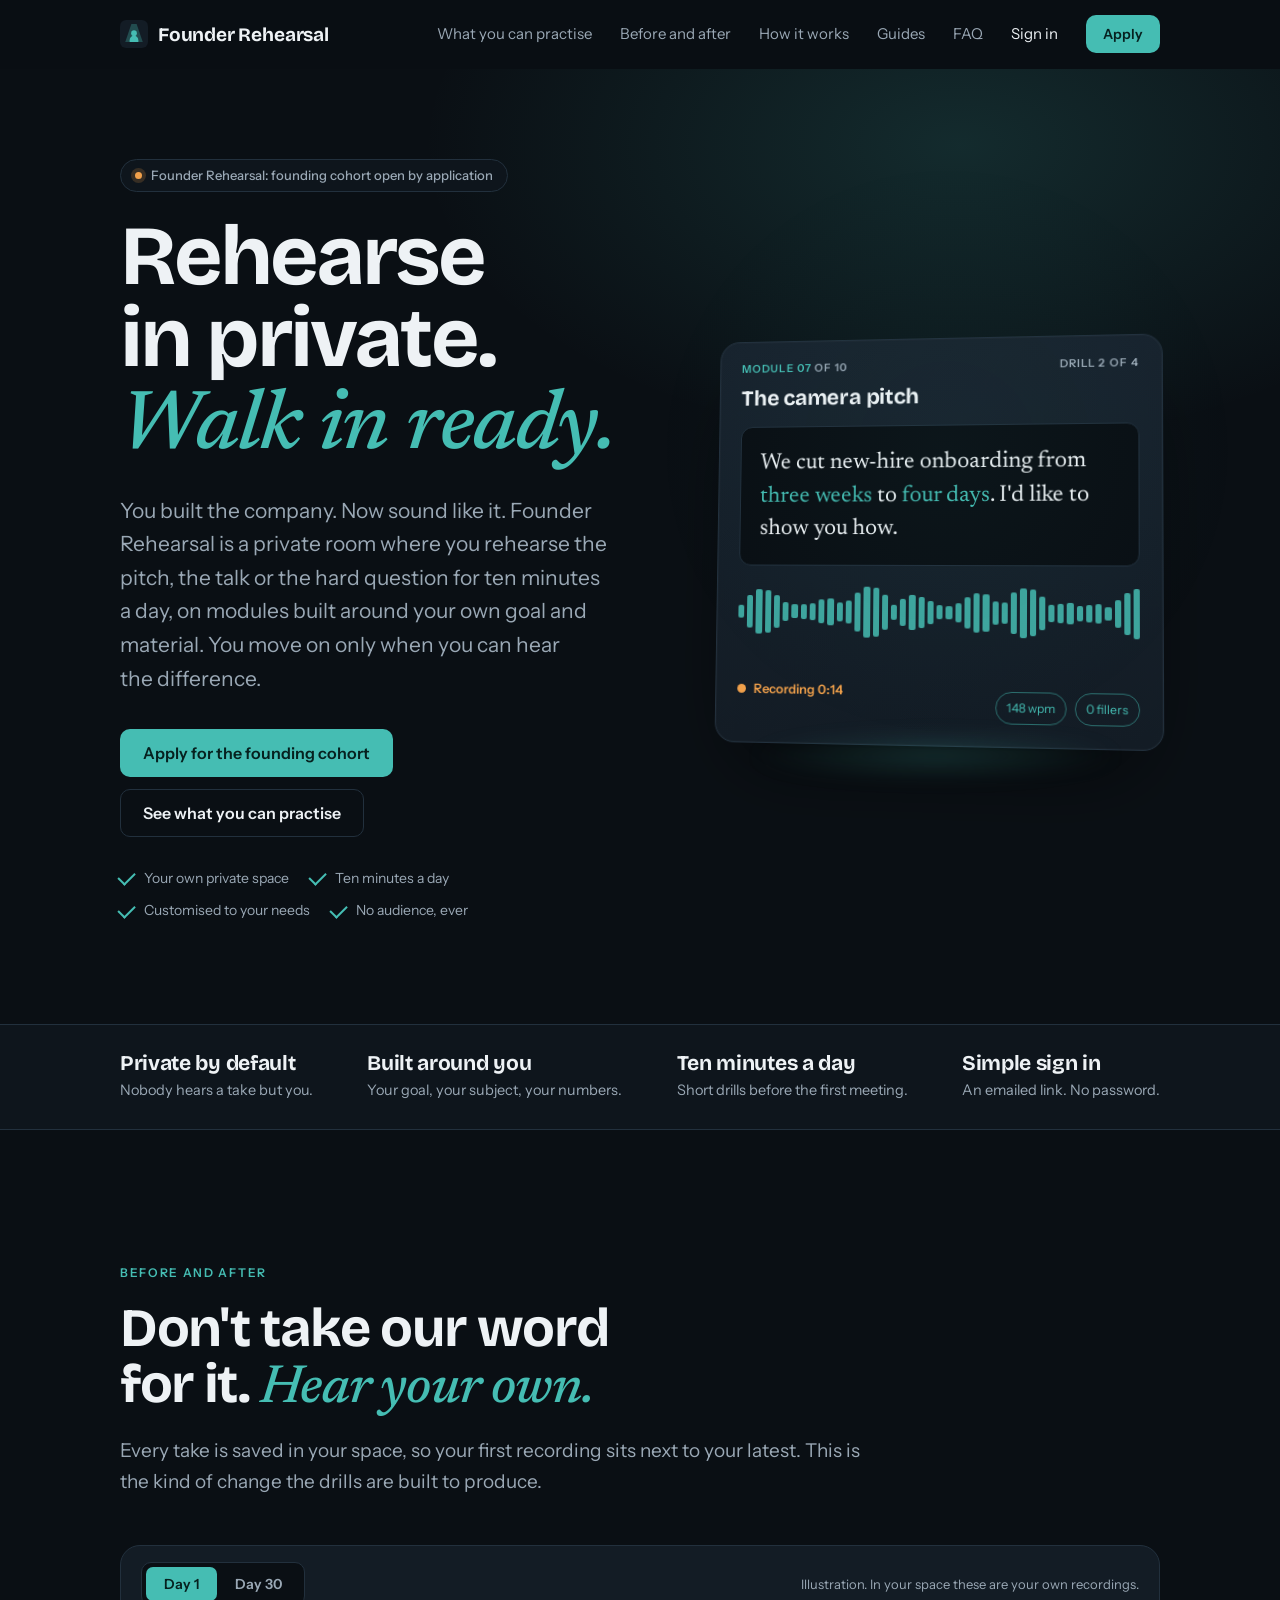
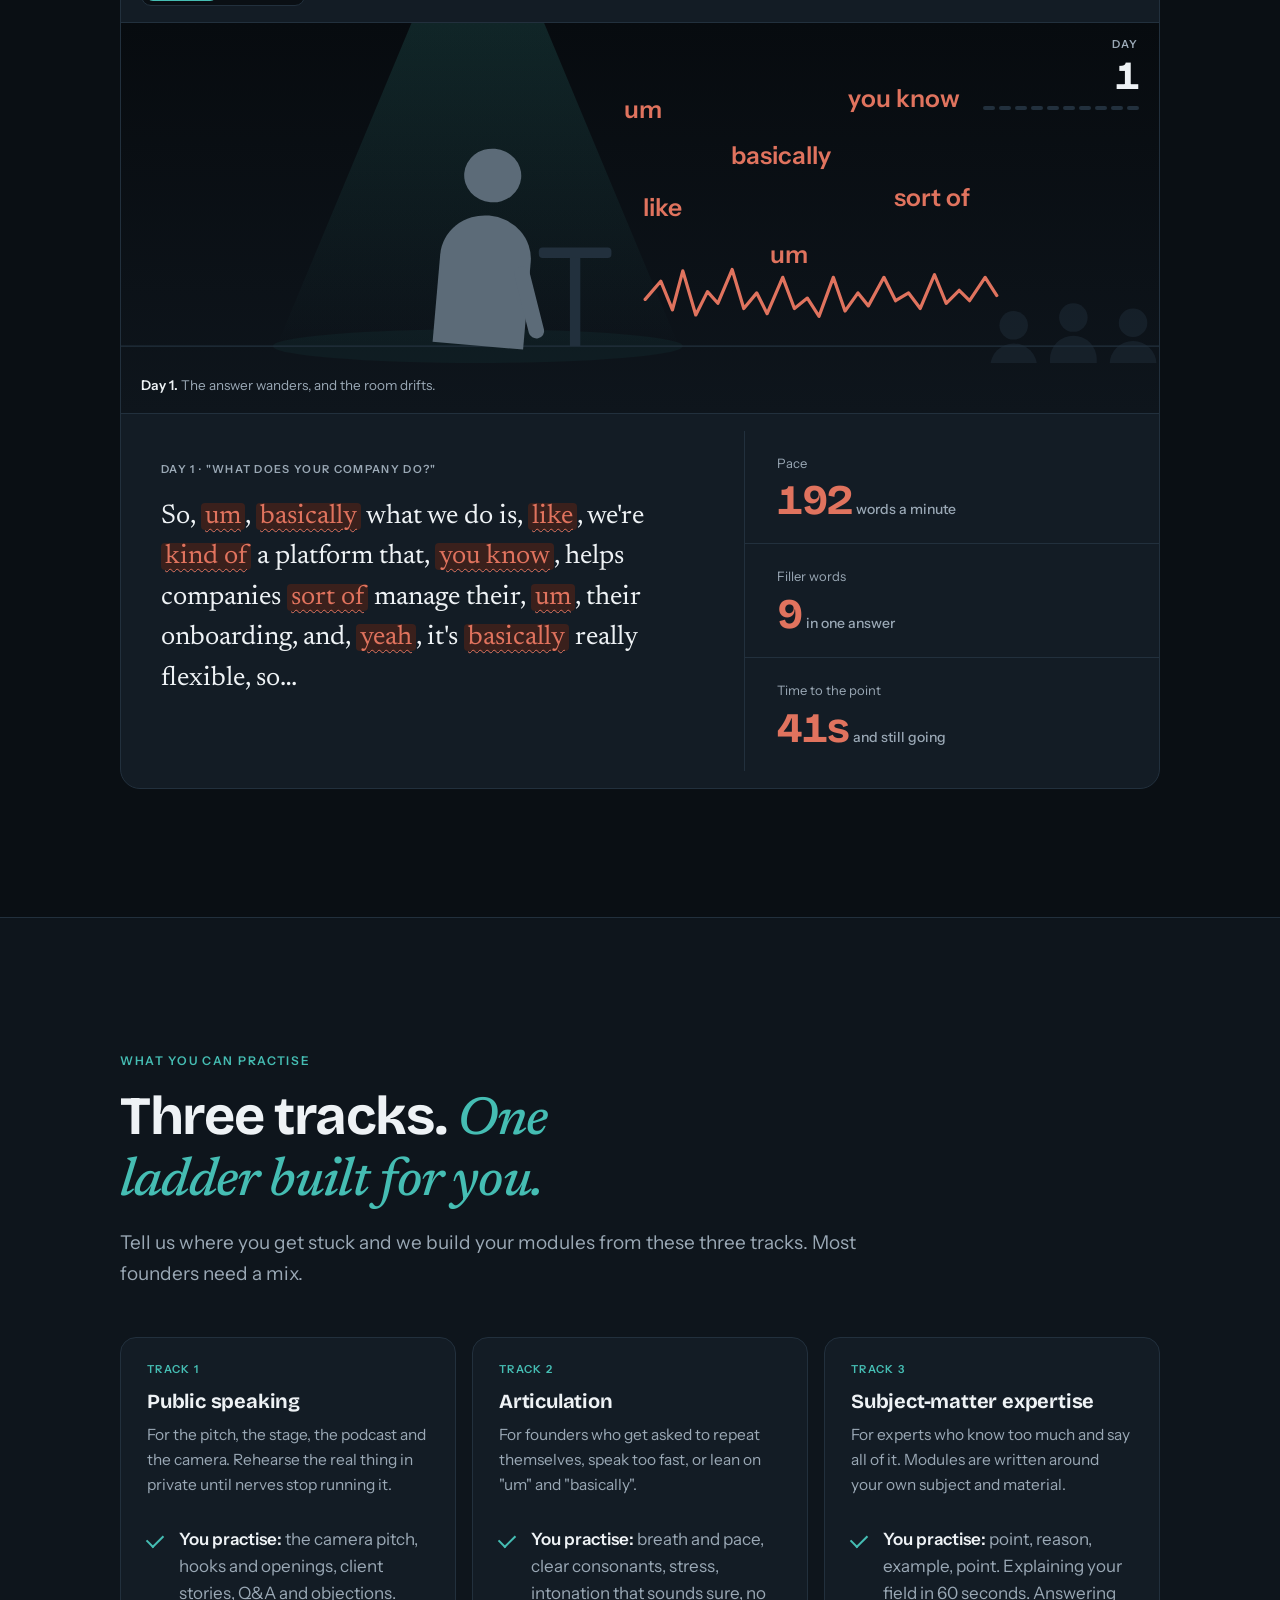
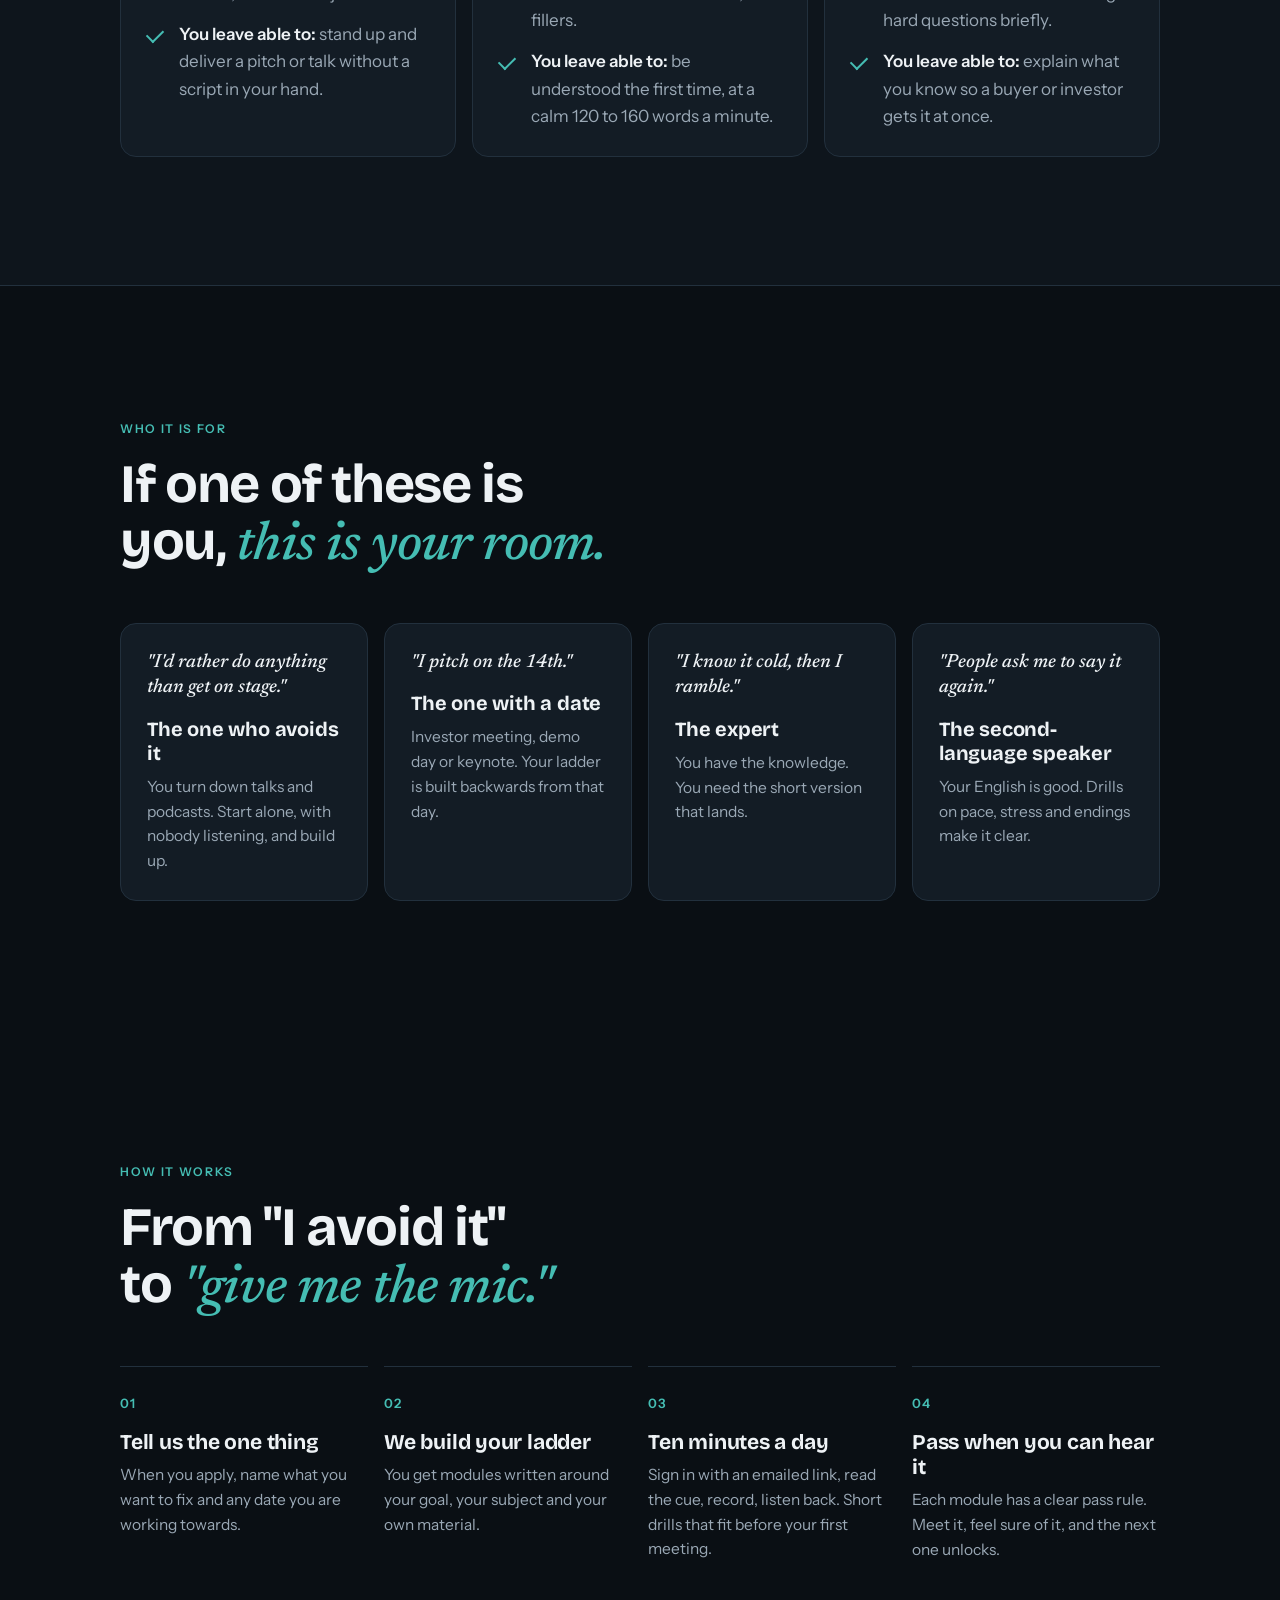
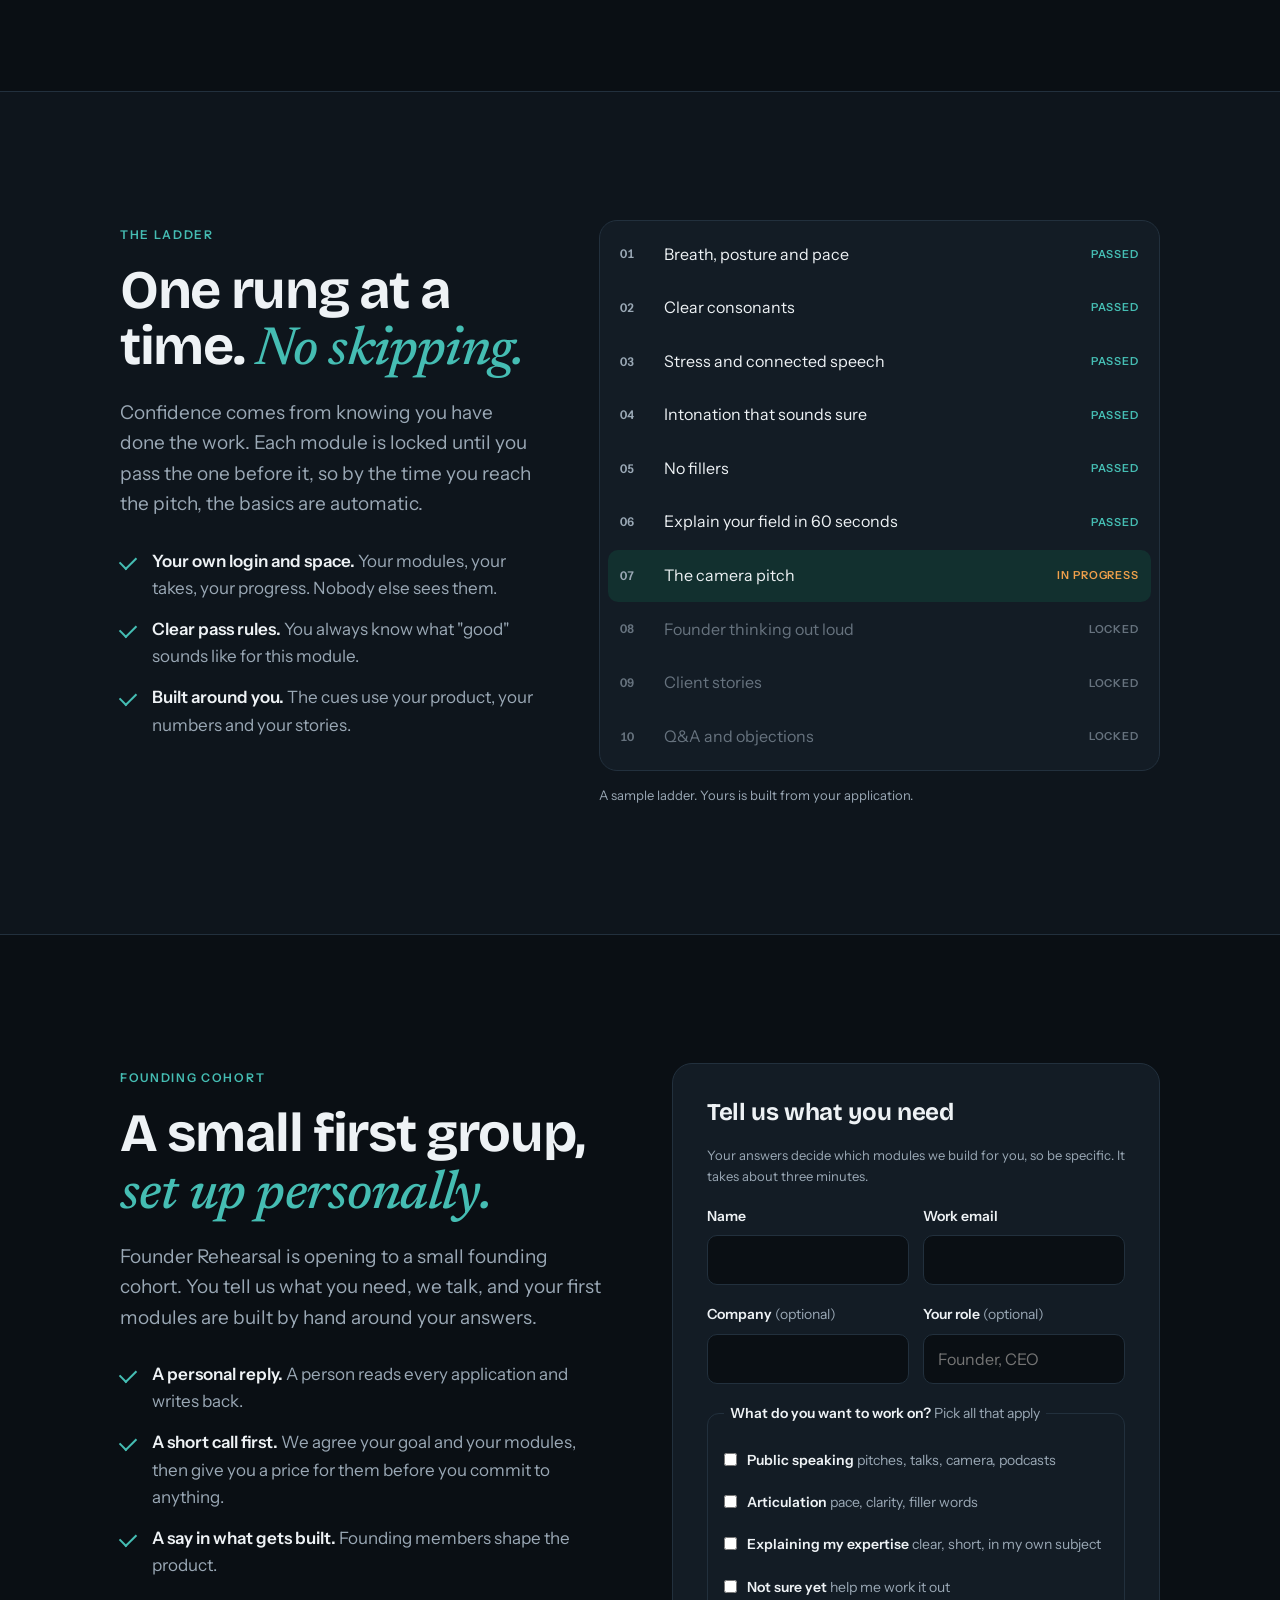
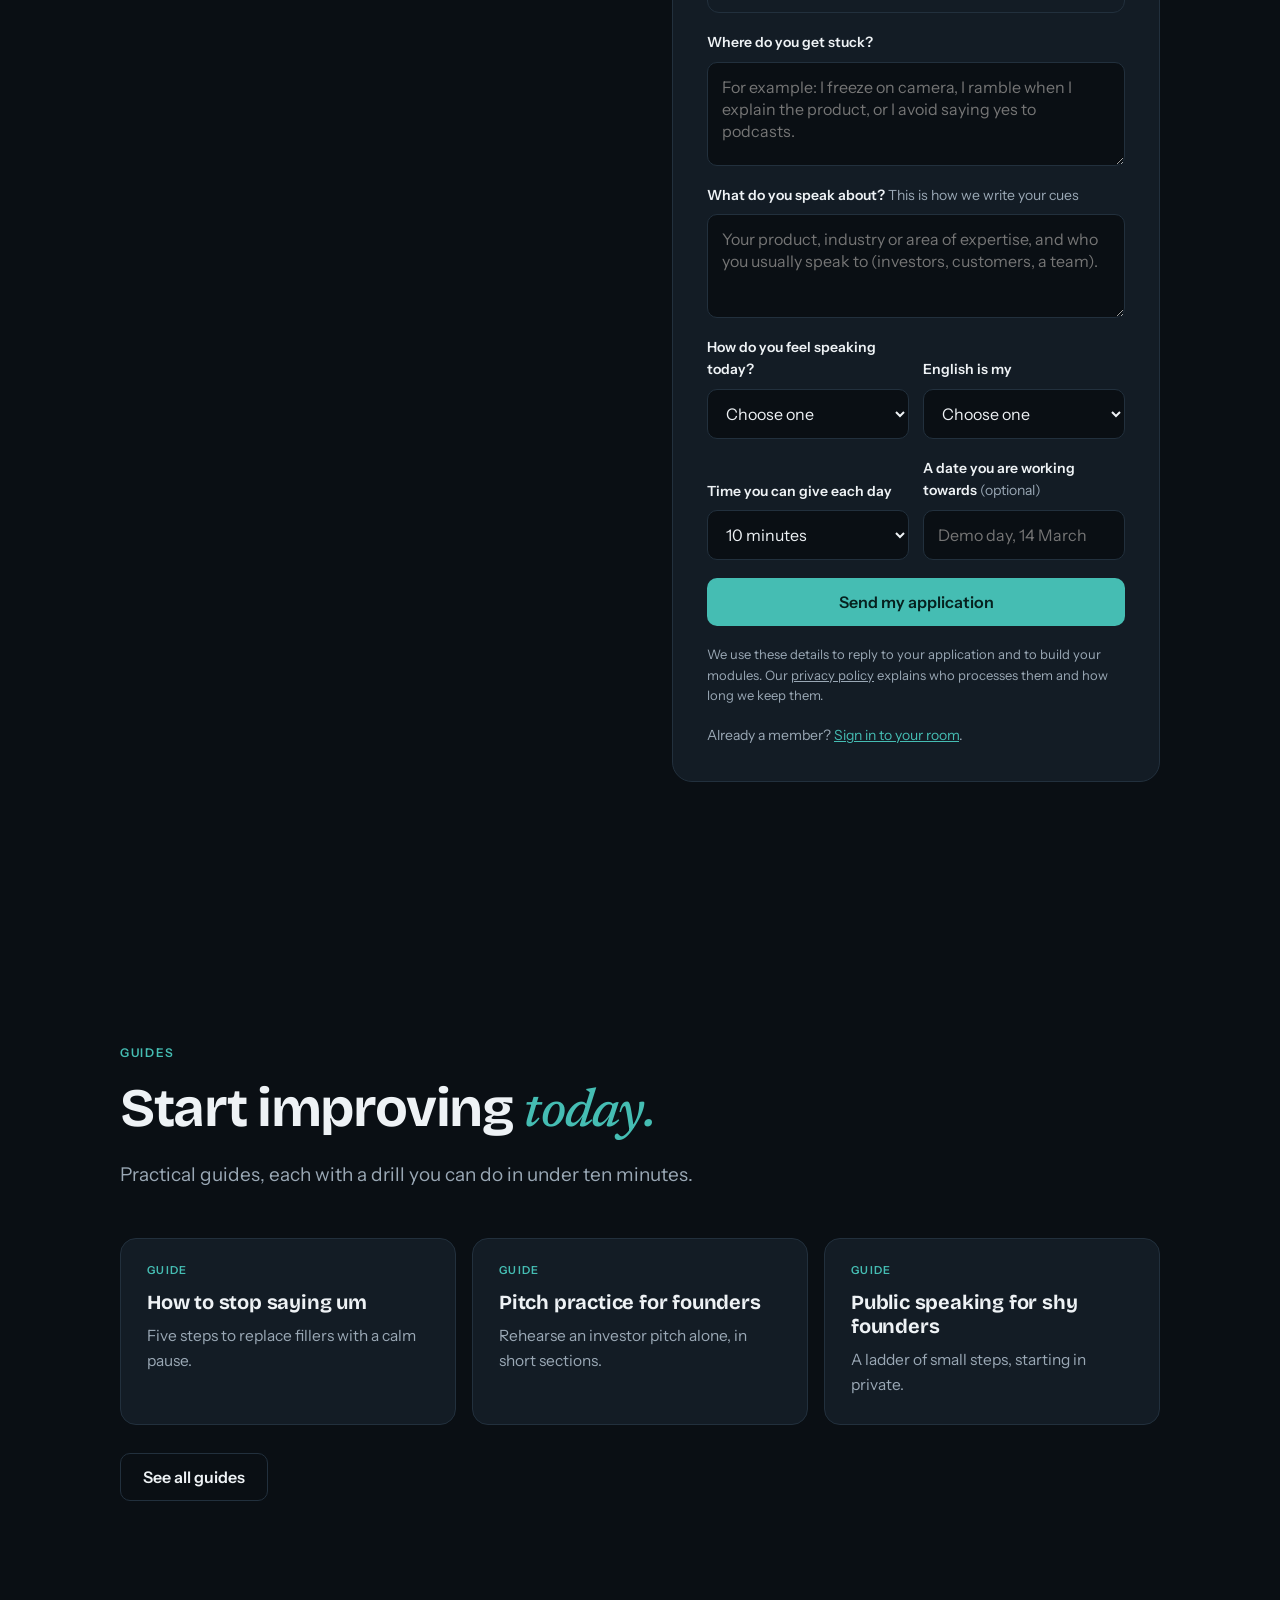
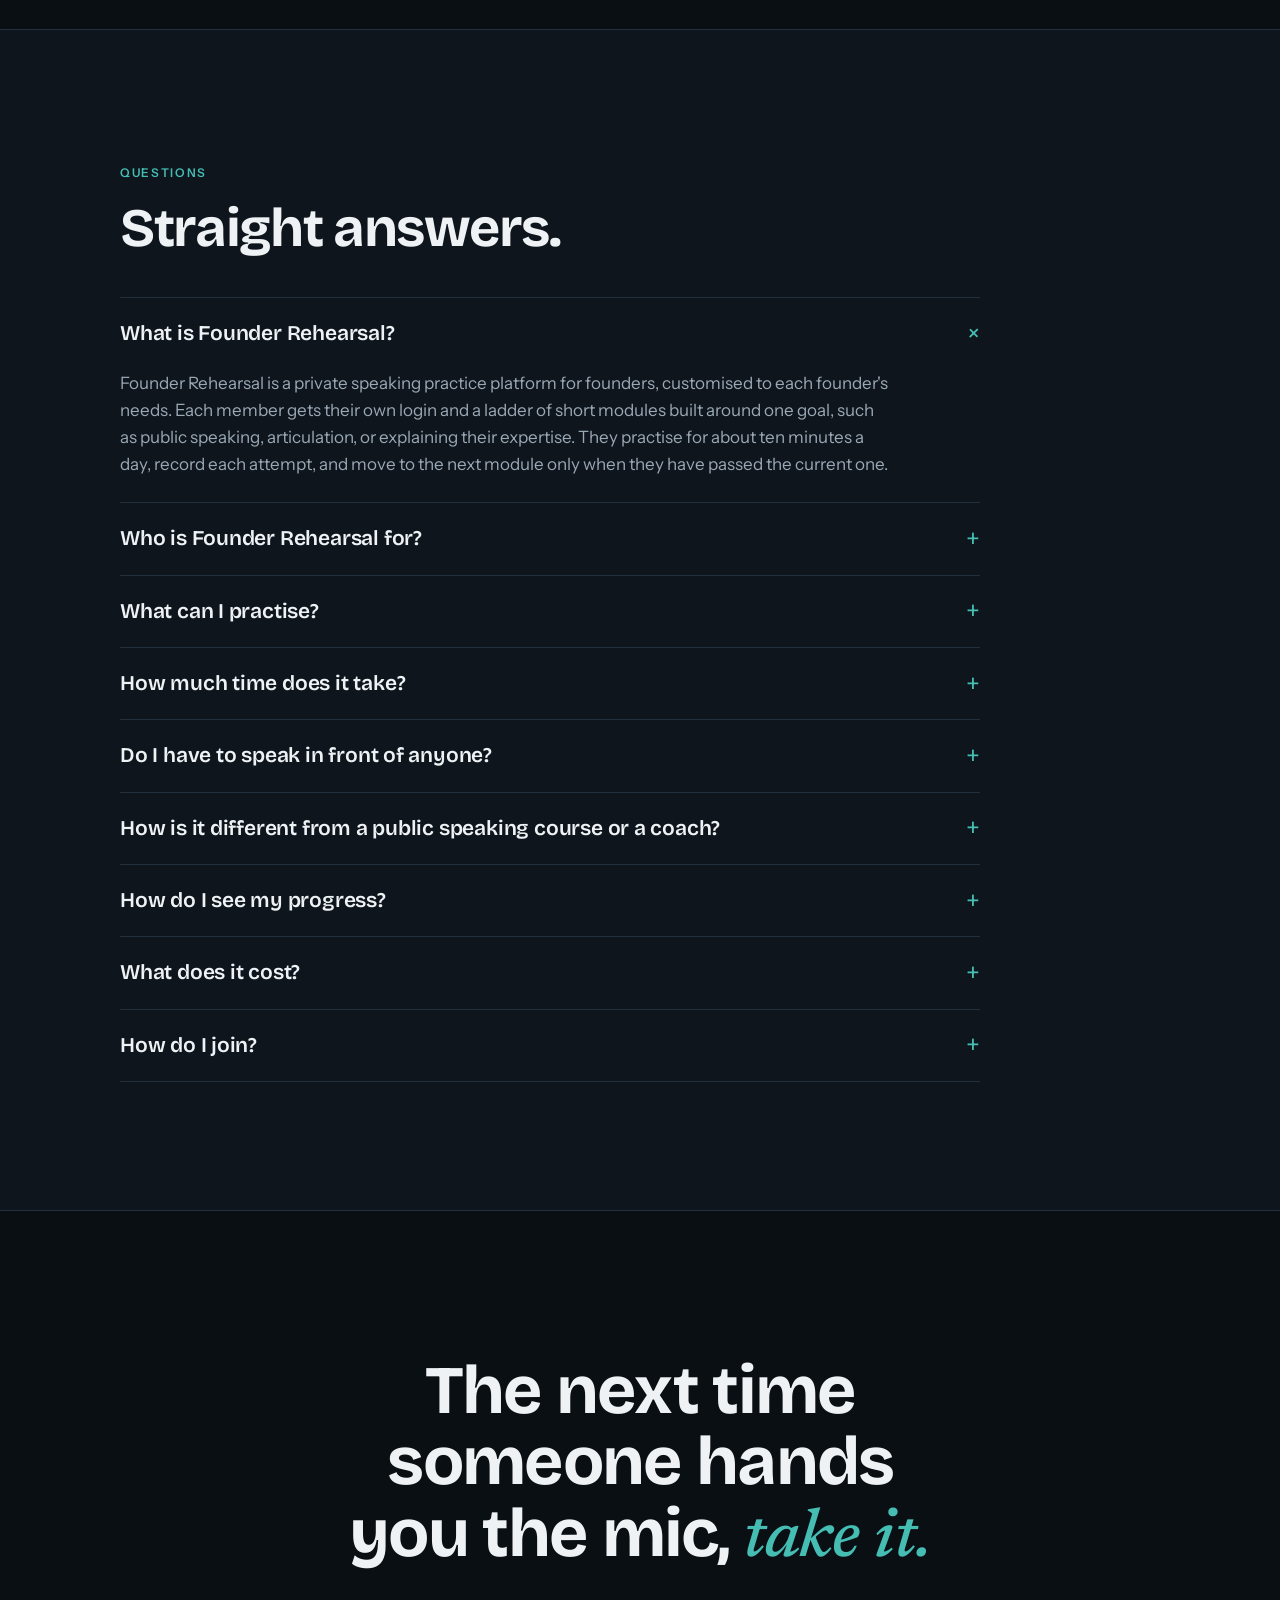
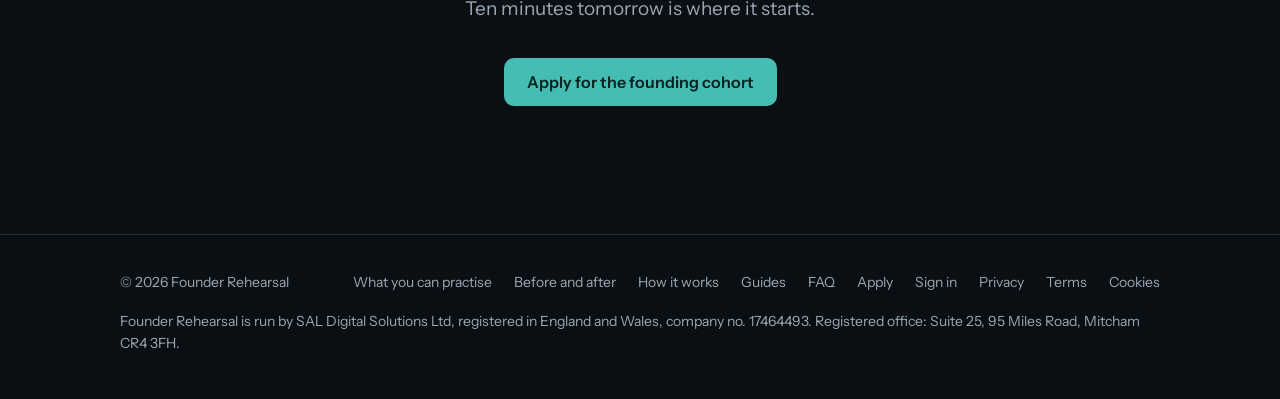
==== commit 21f88aac: "Add privacy, terms and cookies pages under SAL Digital Solutions Ltd and link them Co-Authored-By: C" ====
--- a/founders/index.html
+++ b/founders/index.html
@@ -375,7 +375,7 @@
       <input class="hp" name="_gotcha" tabindex="-1" autocomplete="off" aria-hidden="true">
       <button class="btn btn-primary" type="submit">Send my application</button>
       <p class="msg" id="formMsg" role="status" aria-live="polite"></p>
-      <p class="fine">We use these details only to reply to your application and to build your modules.</p>
+      <p class="fine">We use these details to reply to your application and to build your modules. Our <a href="privacy/">privacy policy</a> explains who processes them and how long we keep them.</p>
       <p class="signin-note">Already a member? <a href="app/">Sign in to your room</a>.</p>
     </form>
   </div>
@@ -438,7 +438,9 @@
       <a href="#faq">FAQ</a>
       <a href="#apply">Apply</a>
       <a href="app/">Sign in</a>
+      <a href="privacy/">Privacy</a><a href="terms/">Terms</a><a href="cookies/">Cookies</a>
     </nav>
+    <p style="flex-basis:100%;margin:0">Founder Rehearsal is run by SAL Digital Solutions Ltd, registered in England and Wales, company no. 17464493. Registered office: Suite 25, 95 Miles Road, Mitcham CR4 3FH.</p>
   </div>
 </footer>
 
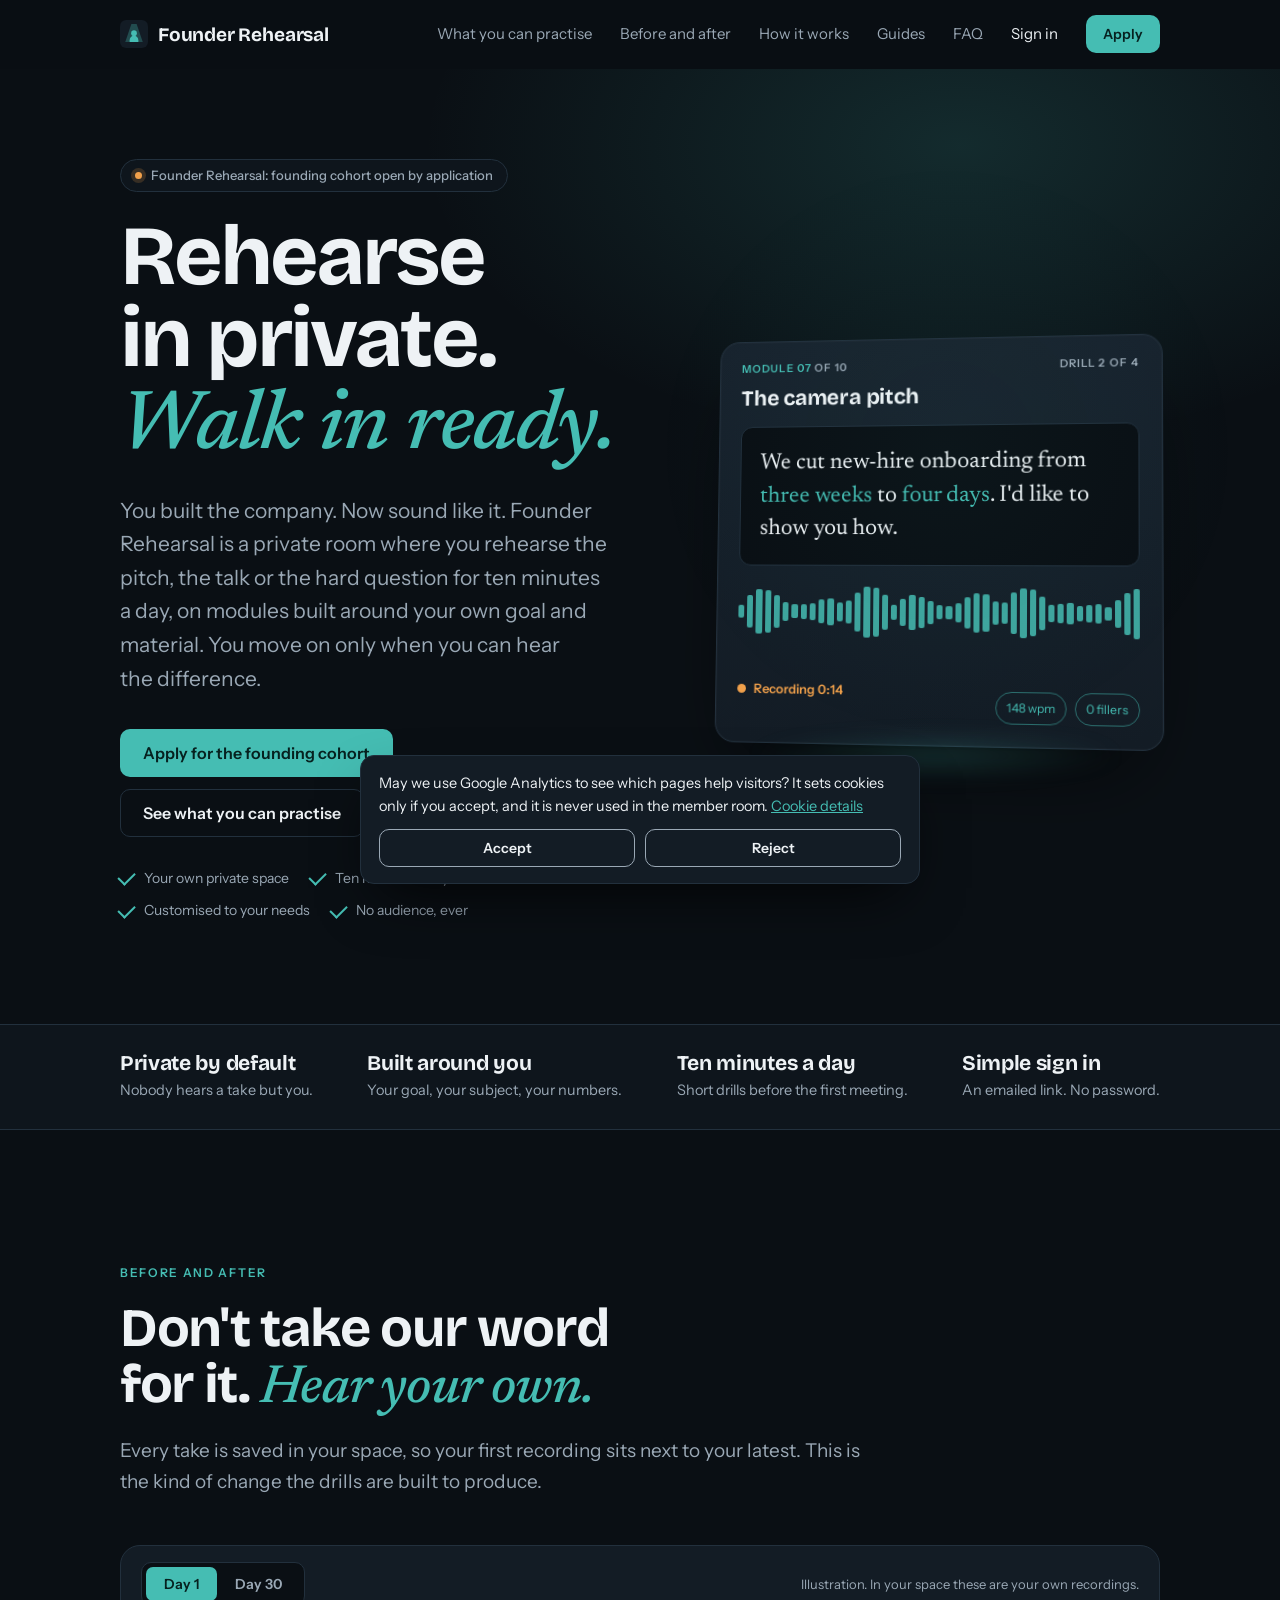
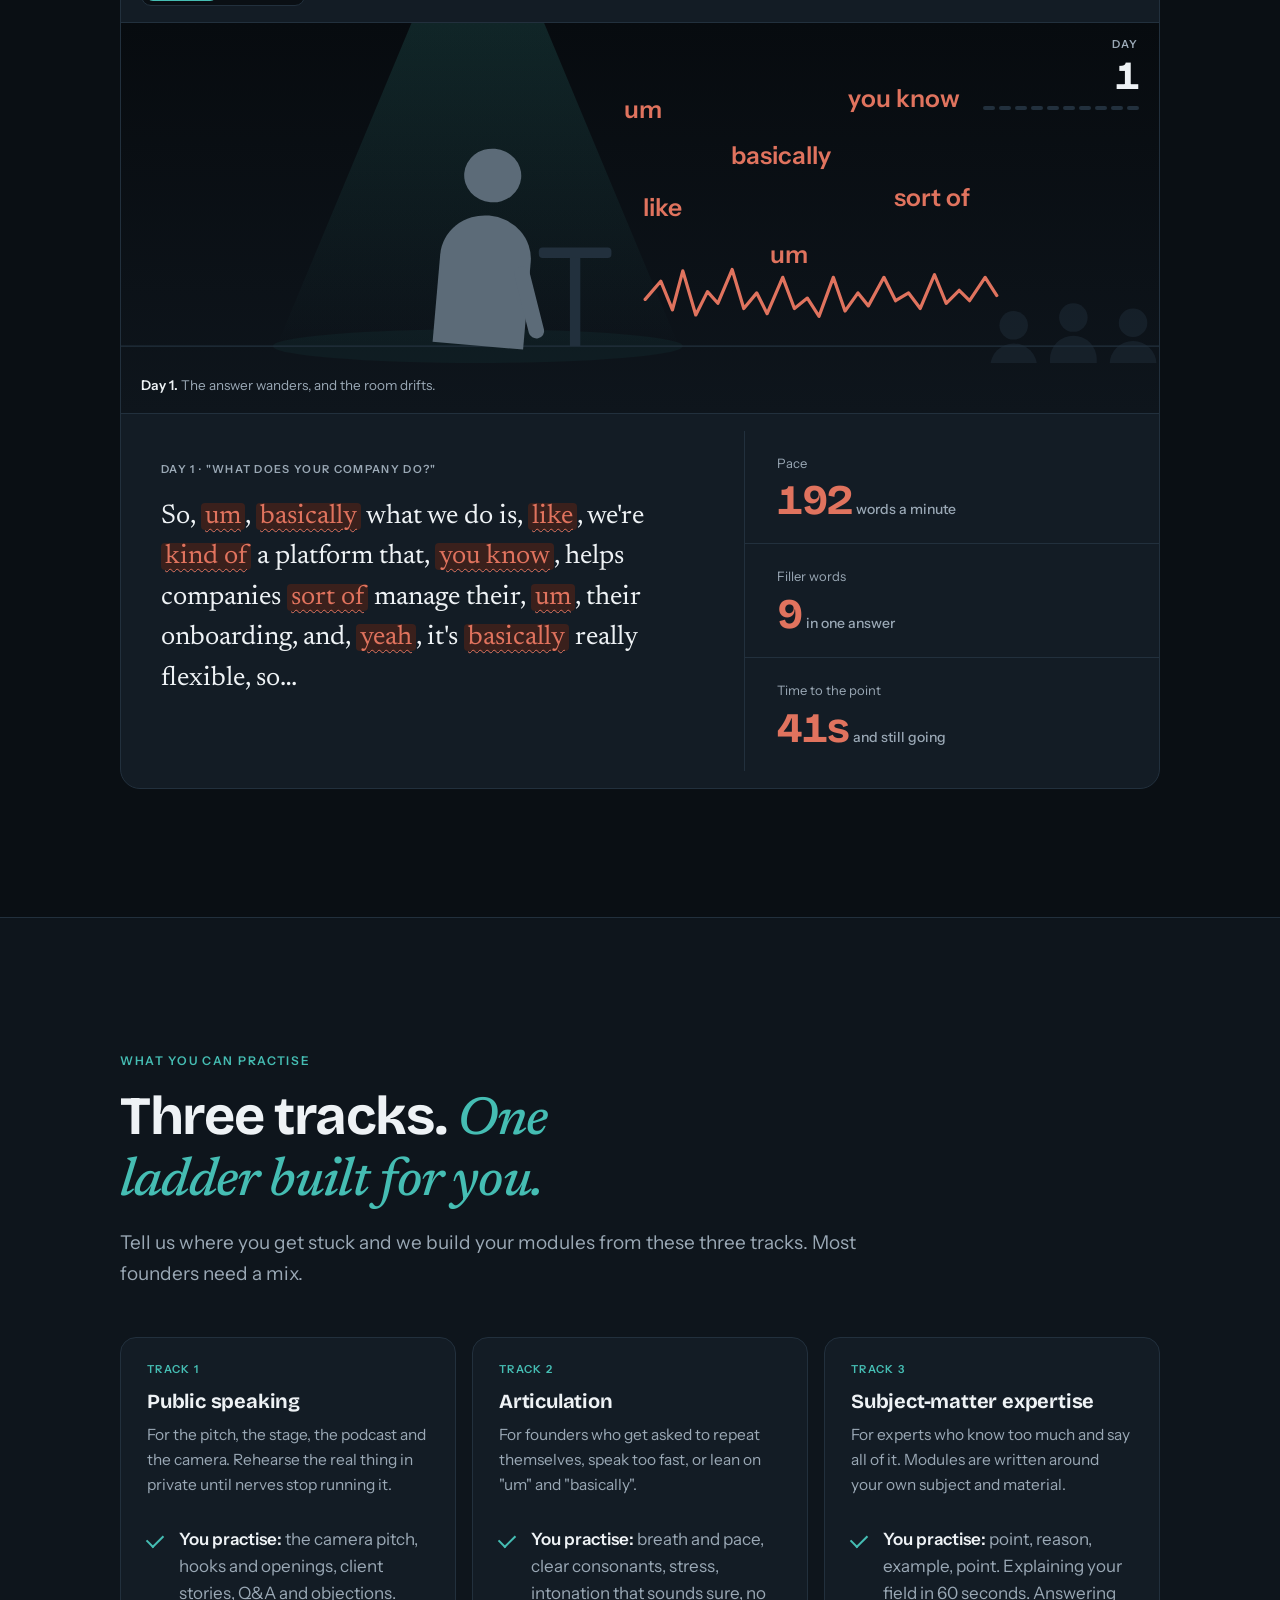
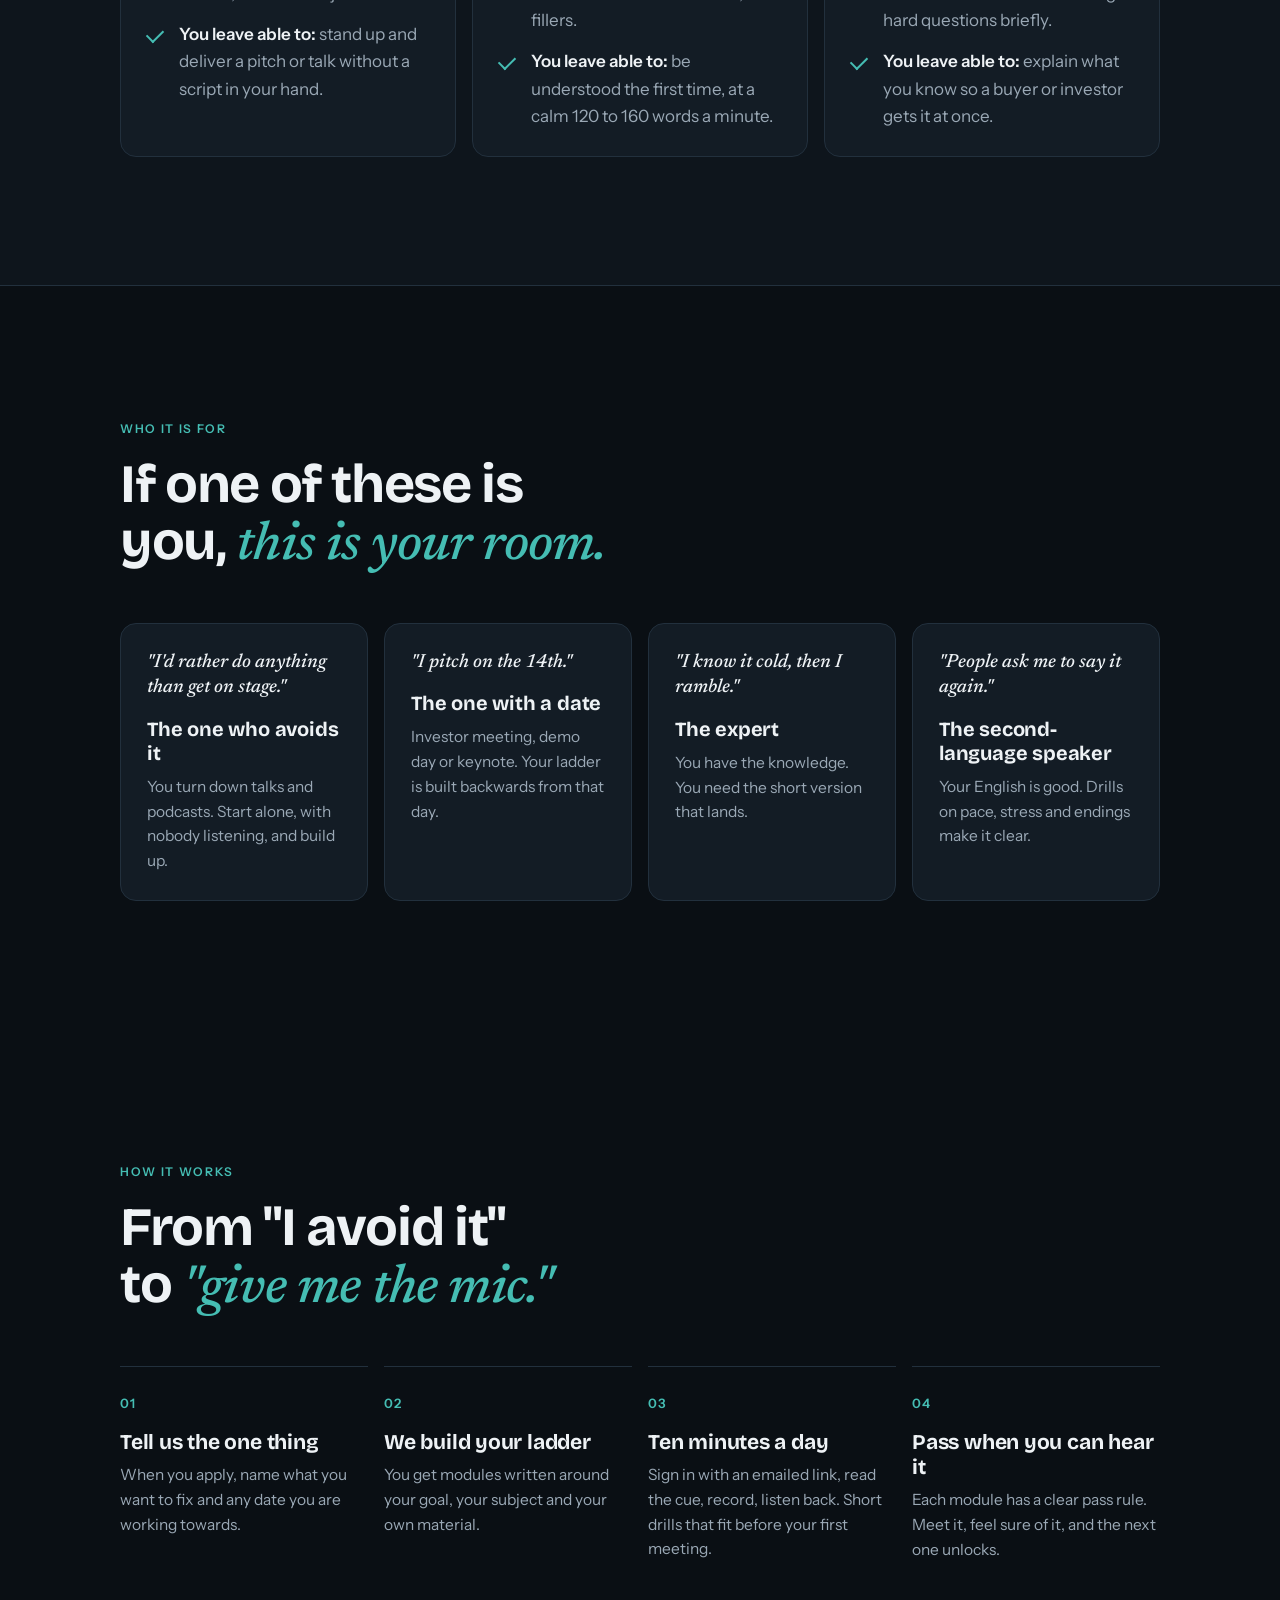
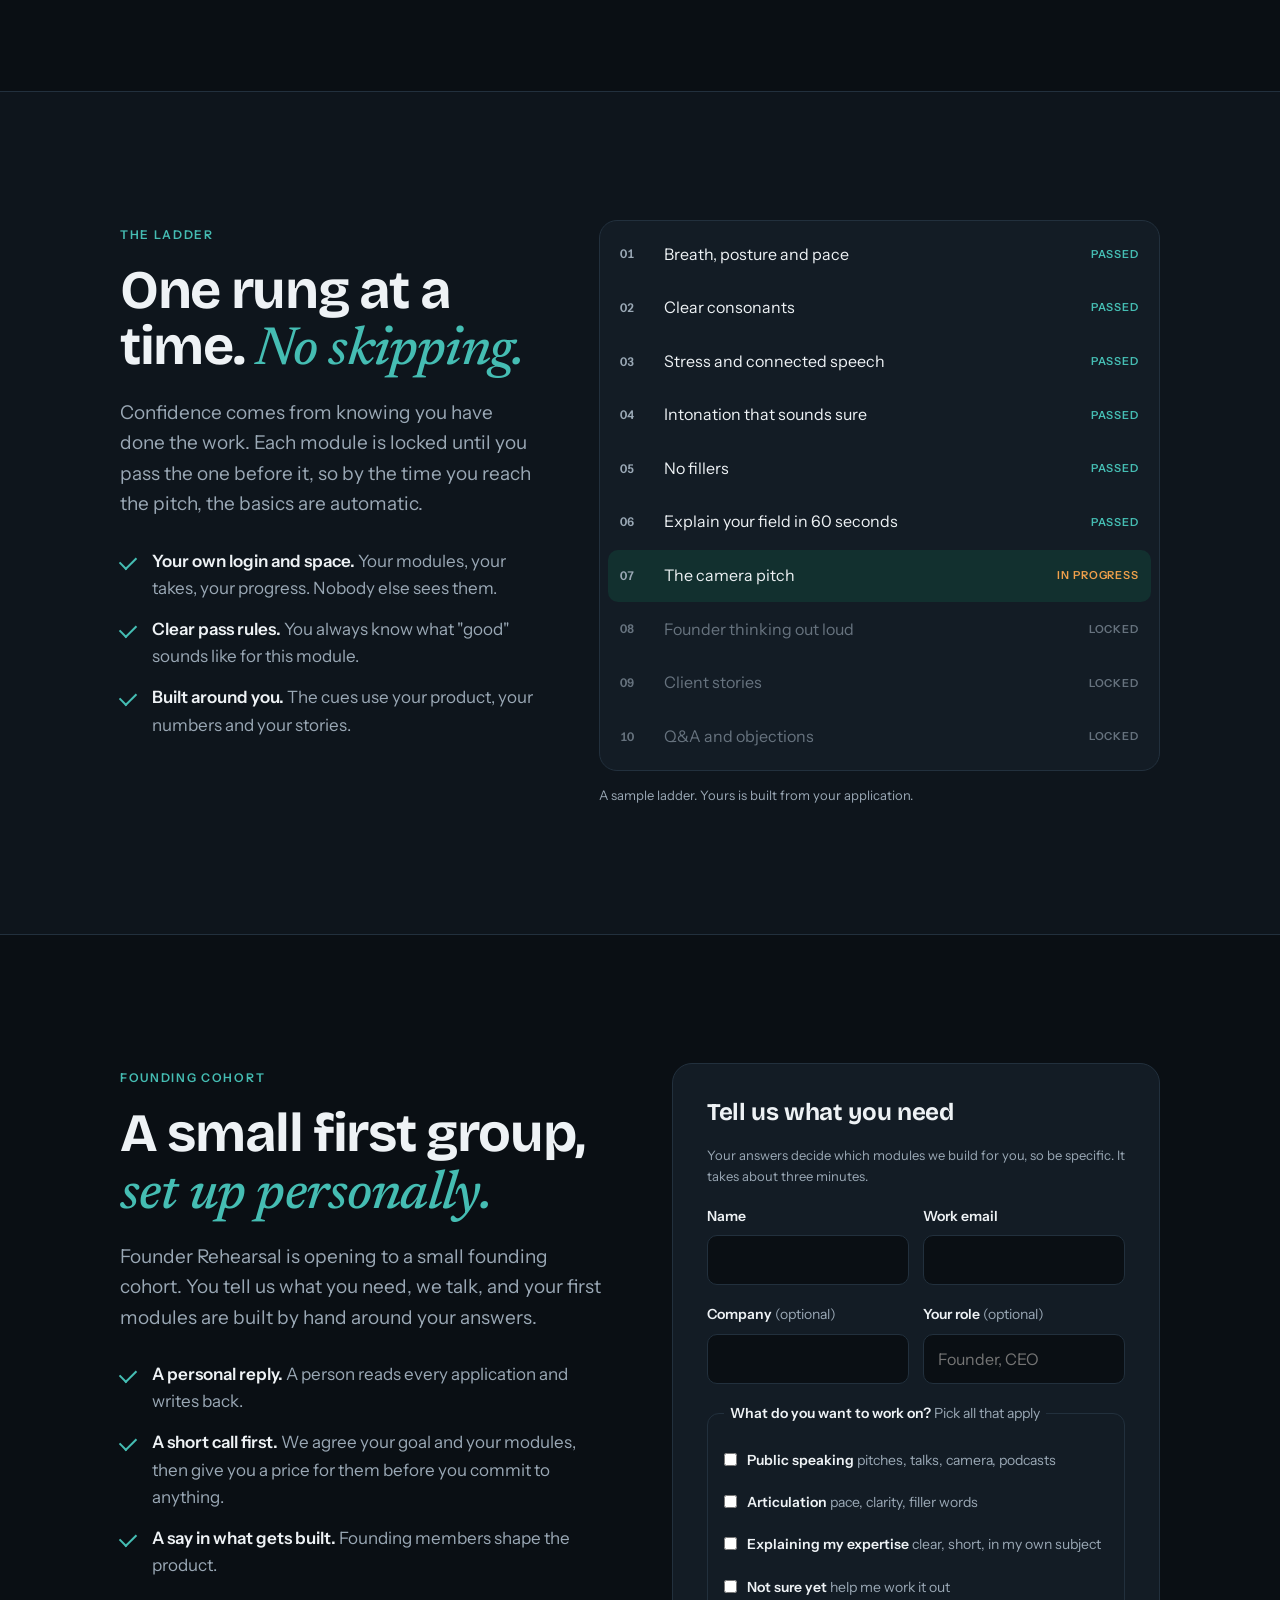
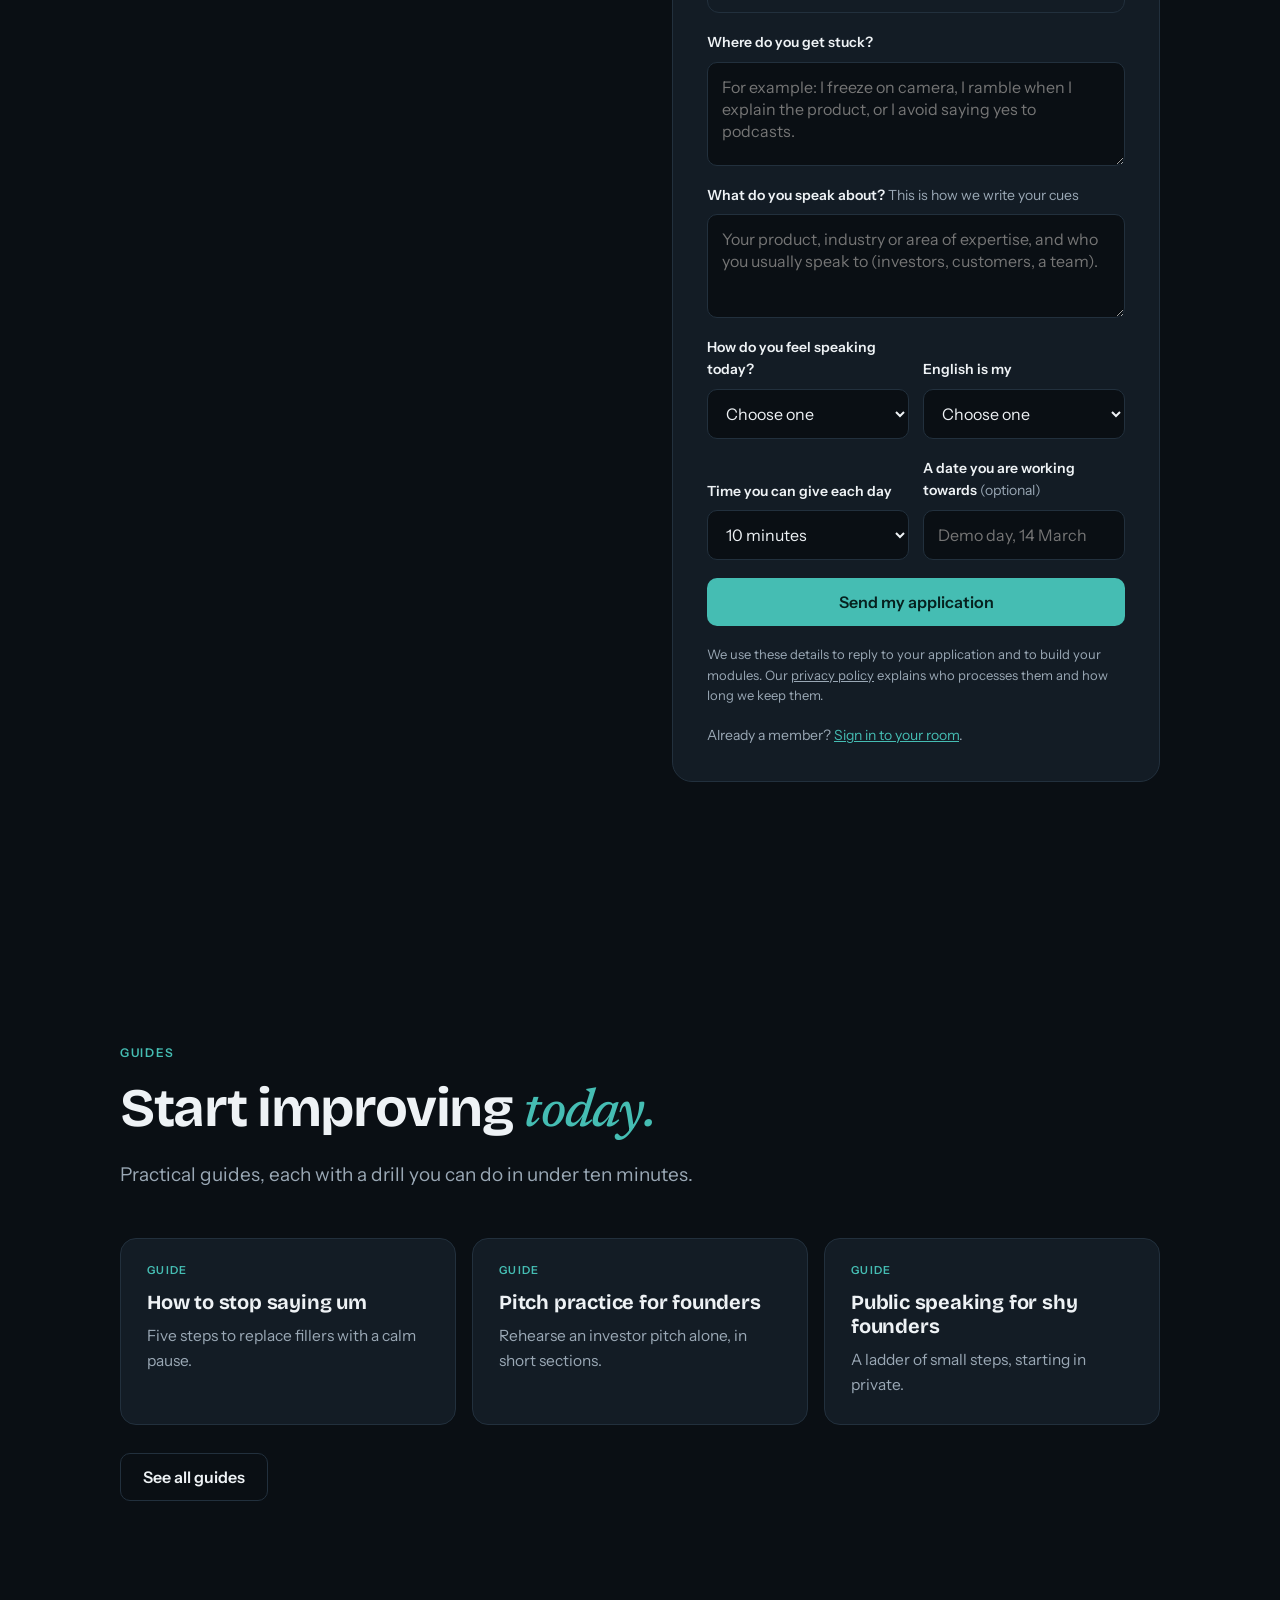
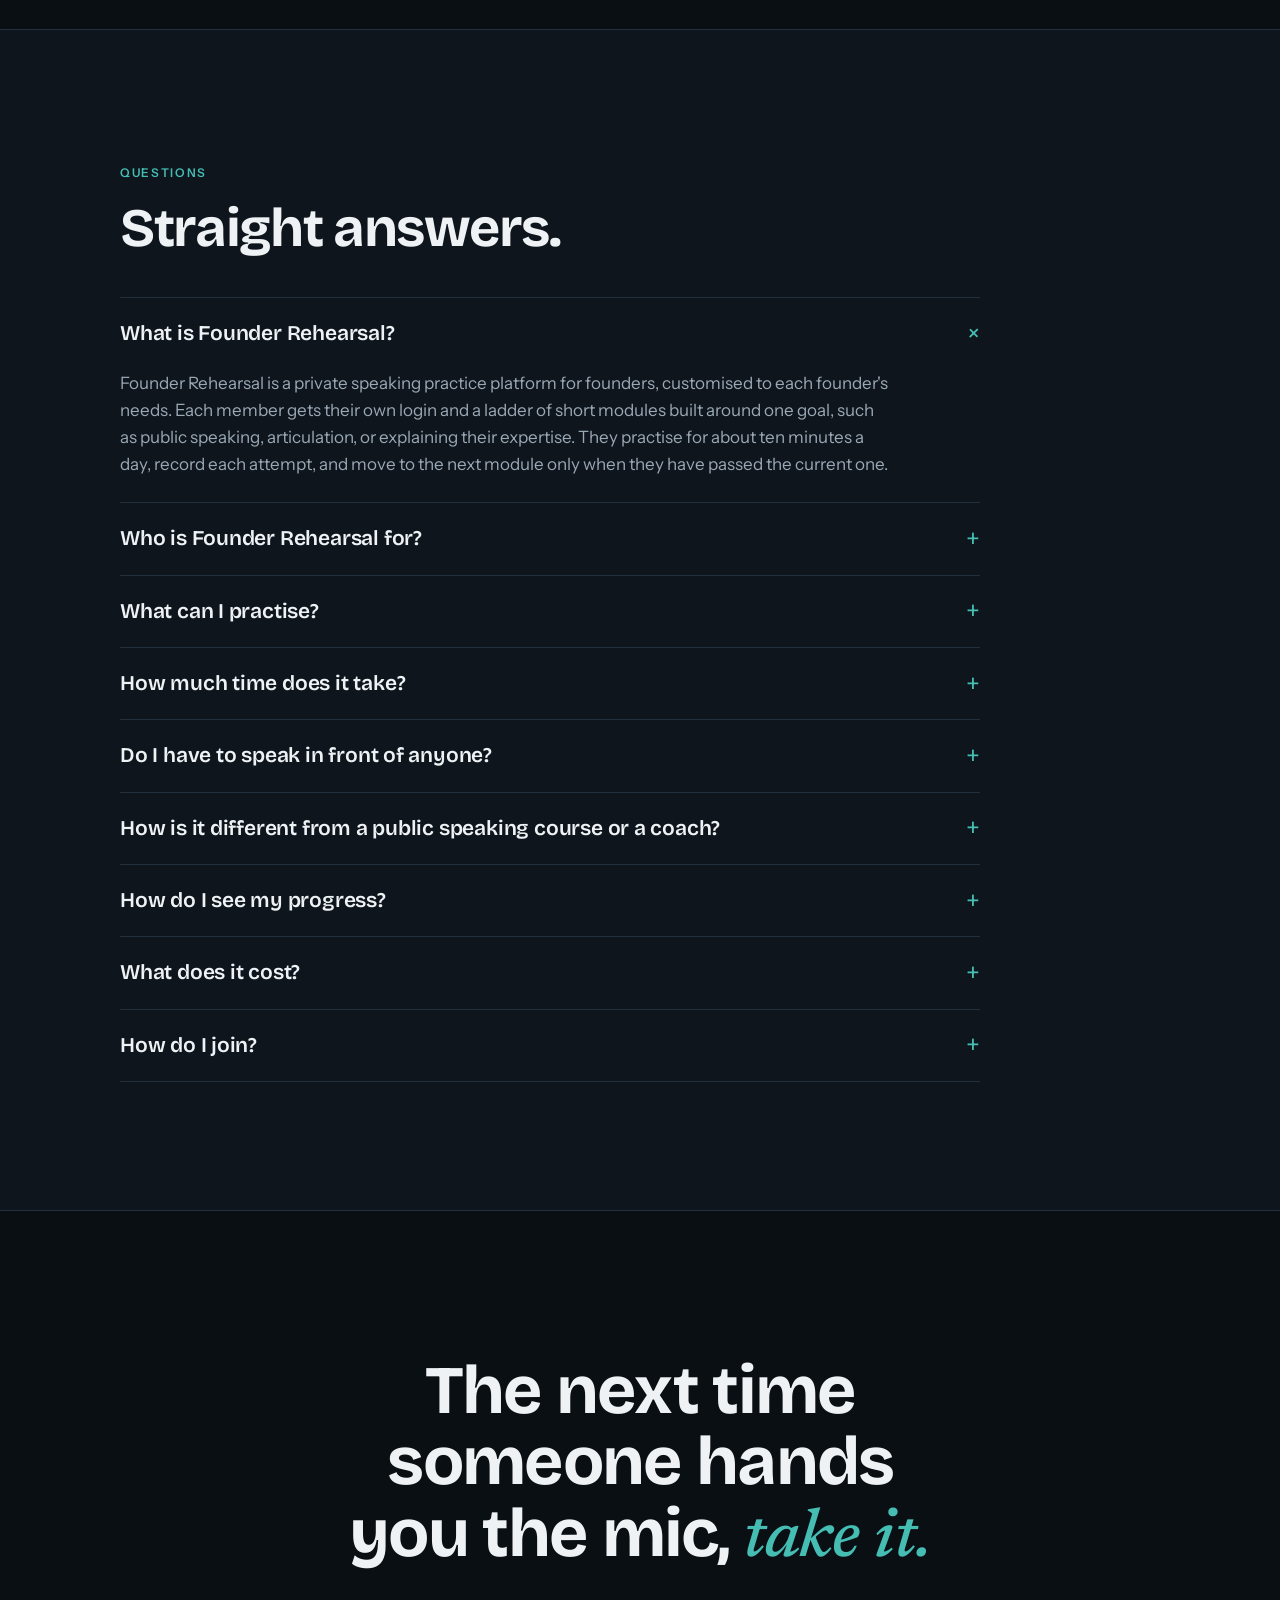
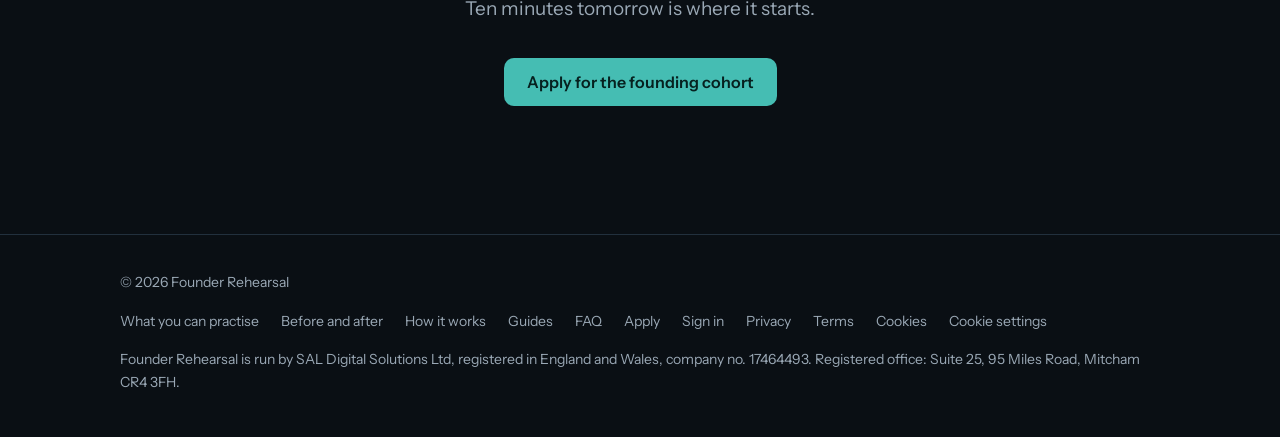
==== commit 45a3befb: "Add consent-based Google Analytics to public pages and update privacy and cookies pages Co-Authored-" ====
--- a/founders/index.html
+++ b/founders/index.html
@@ -522,7 +522,7 @@
     var btn = form.querySelector('button'); btn.disabled = true;
     fetch(cfg.url + '/rest/v1/applications', {method:'POST',
       headers:{'apikey':cfg.key, 'Content-Type':'application/json', 'Prefer':'return=minimal'}, body:JSON.stringify(row)})
-      .then(function(r){ if (!r.ok) throw 0; form.reset(); say('ok', 'Thank you. Your application is in, and we will reply personally.'); })
+      .then(function(r){ if (!r.ok) throw 0; form.reset(); say('ok', 'Thank you. Your application is in, and we will reply personally.'); if (window.frTrack) window.frTrack('application_sent'); })
       .catch(function(){ say('err', 'That did not send. Please try again in a moment.'); })
       .then(function(){ btn.disabled = false; });
   });
@@ -538,5 +538,6 @@
   }
 })();
 </script>
+<script src="analytics.js?v=48fefb16"></script>
 </body>
 </html>
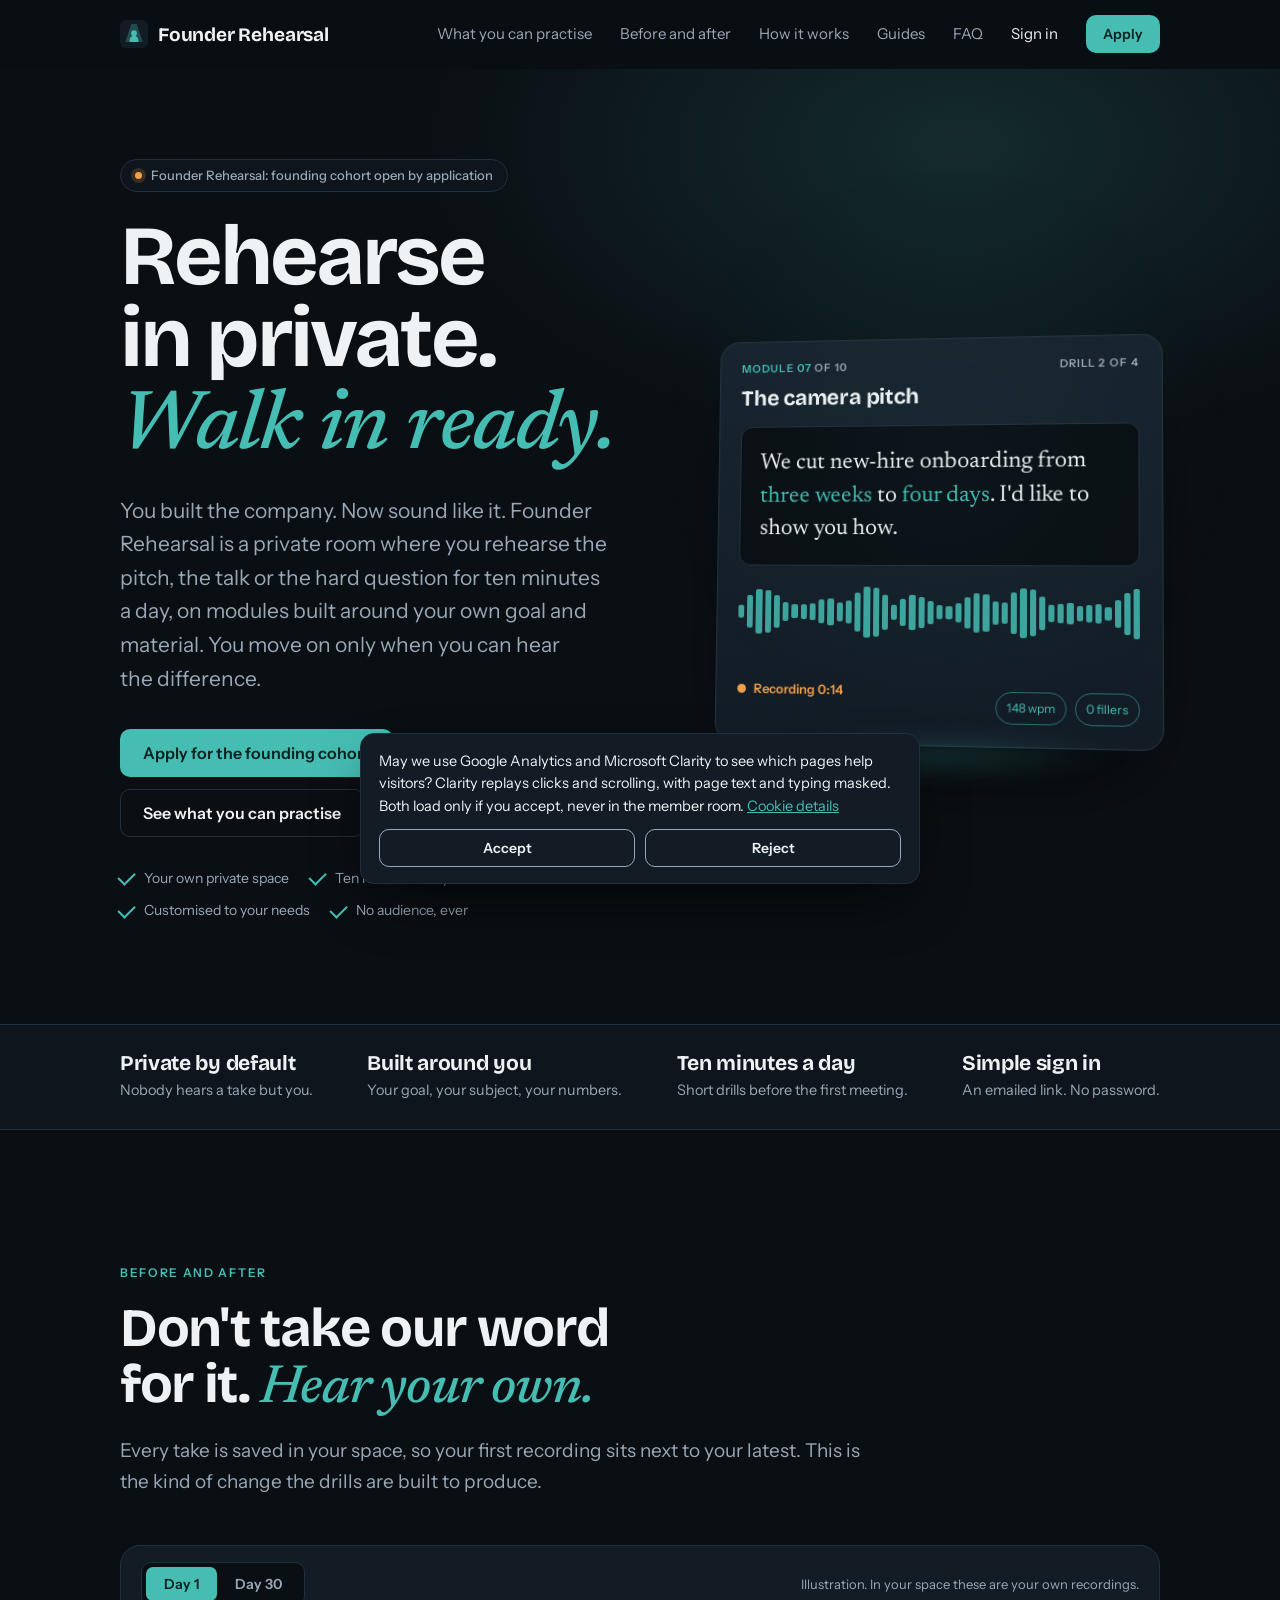
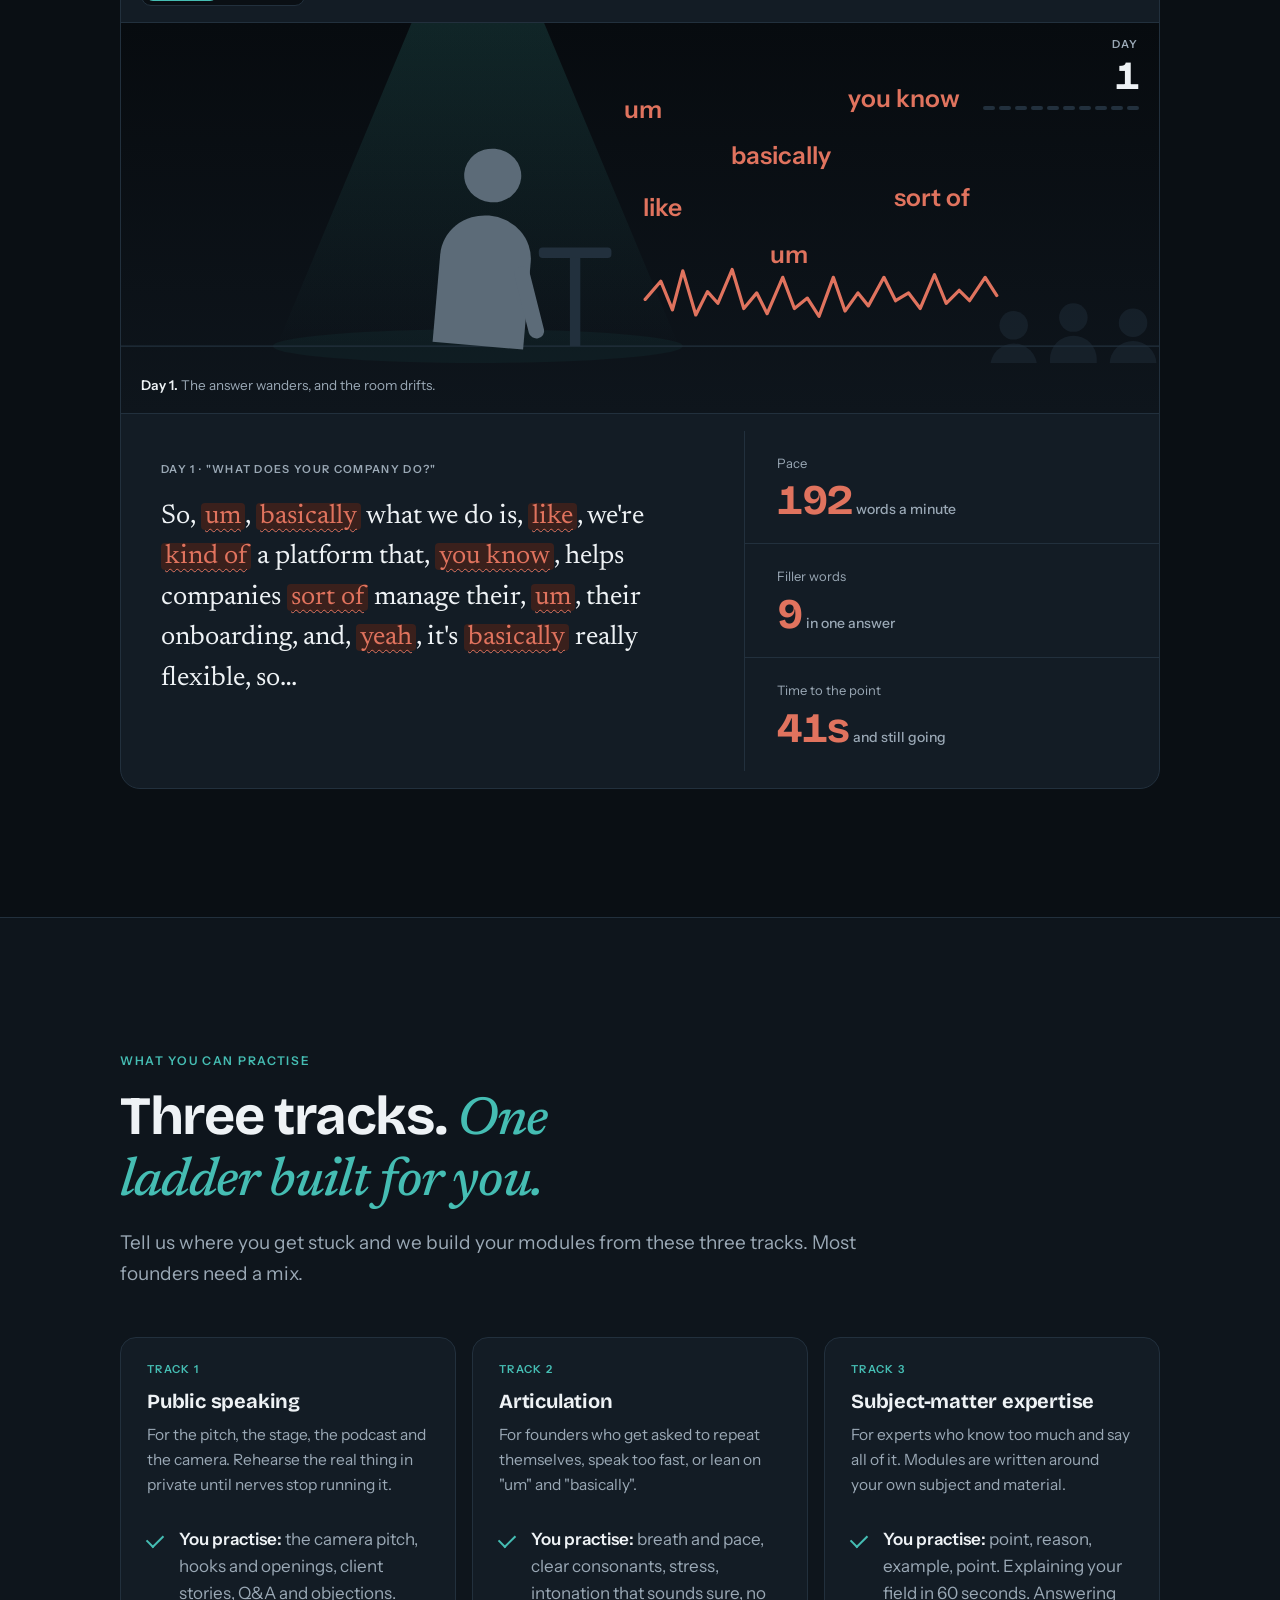
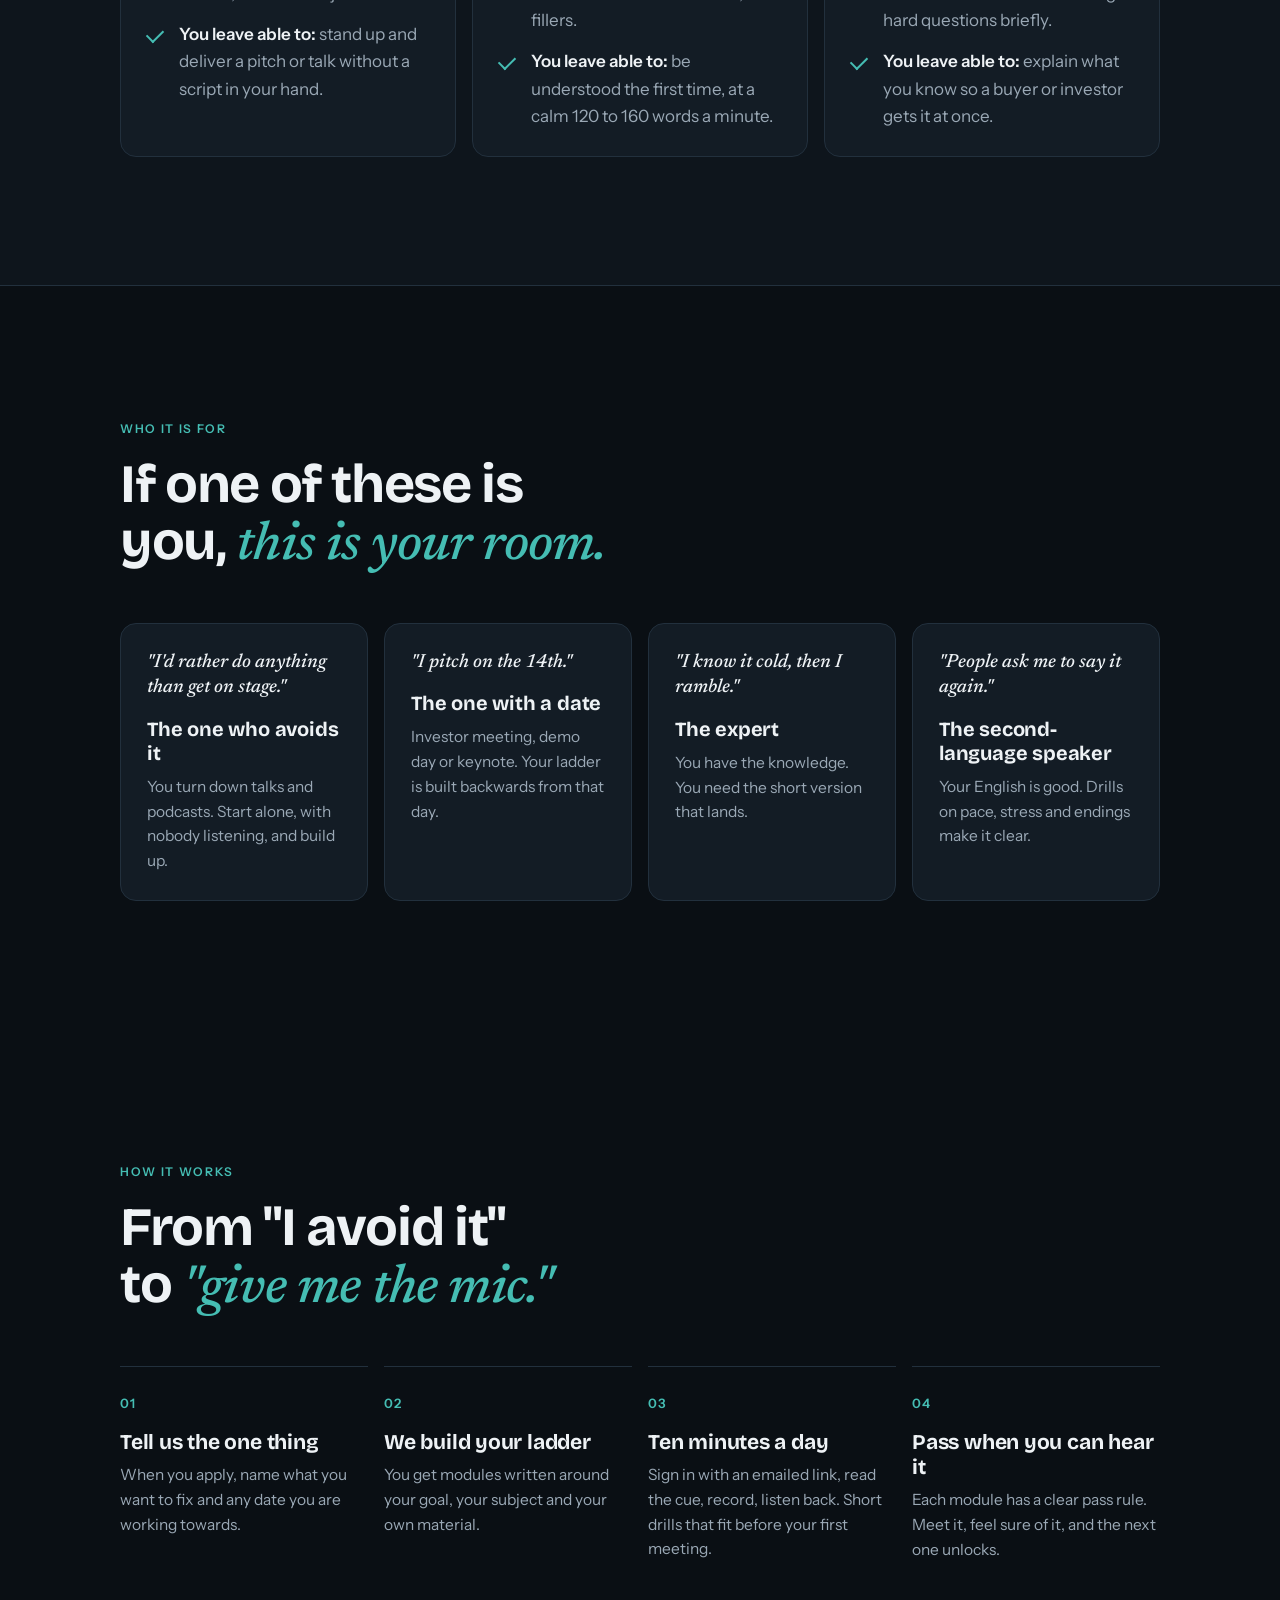
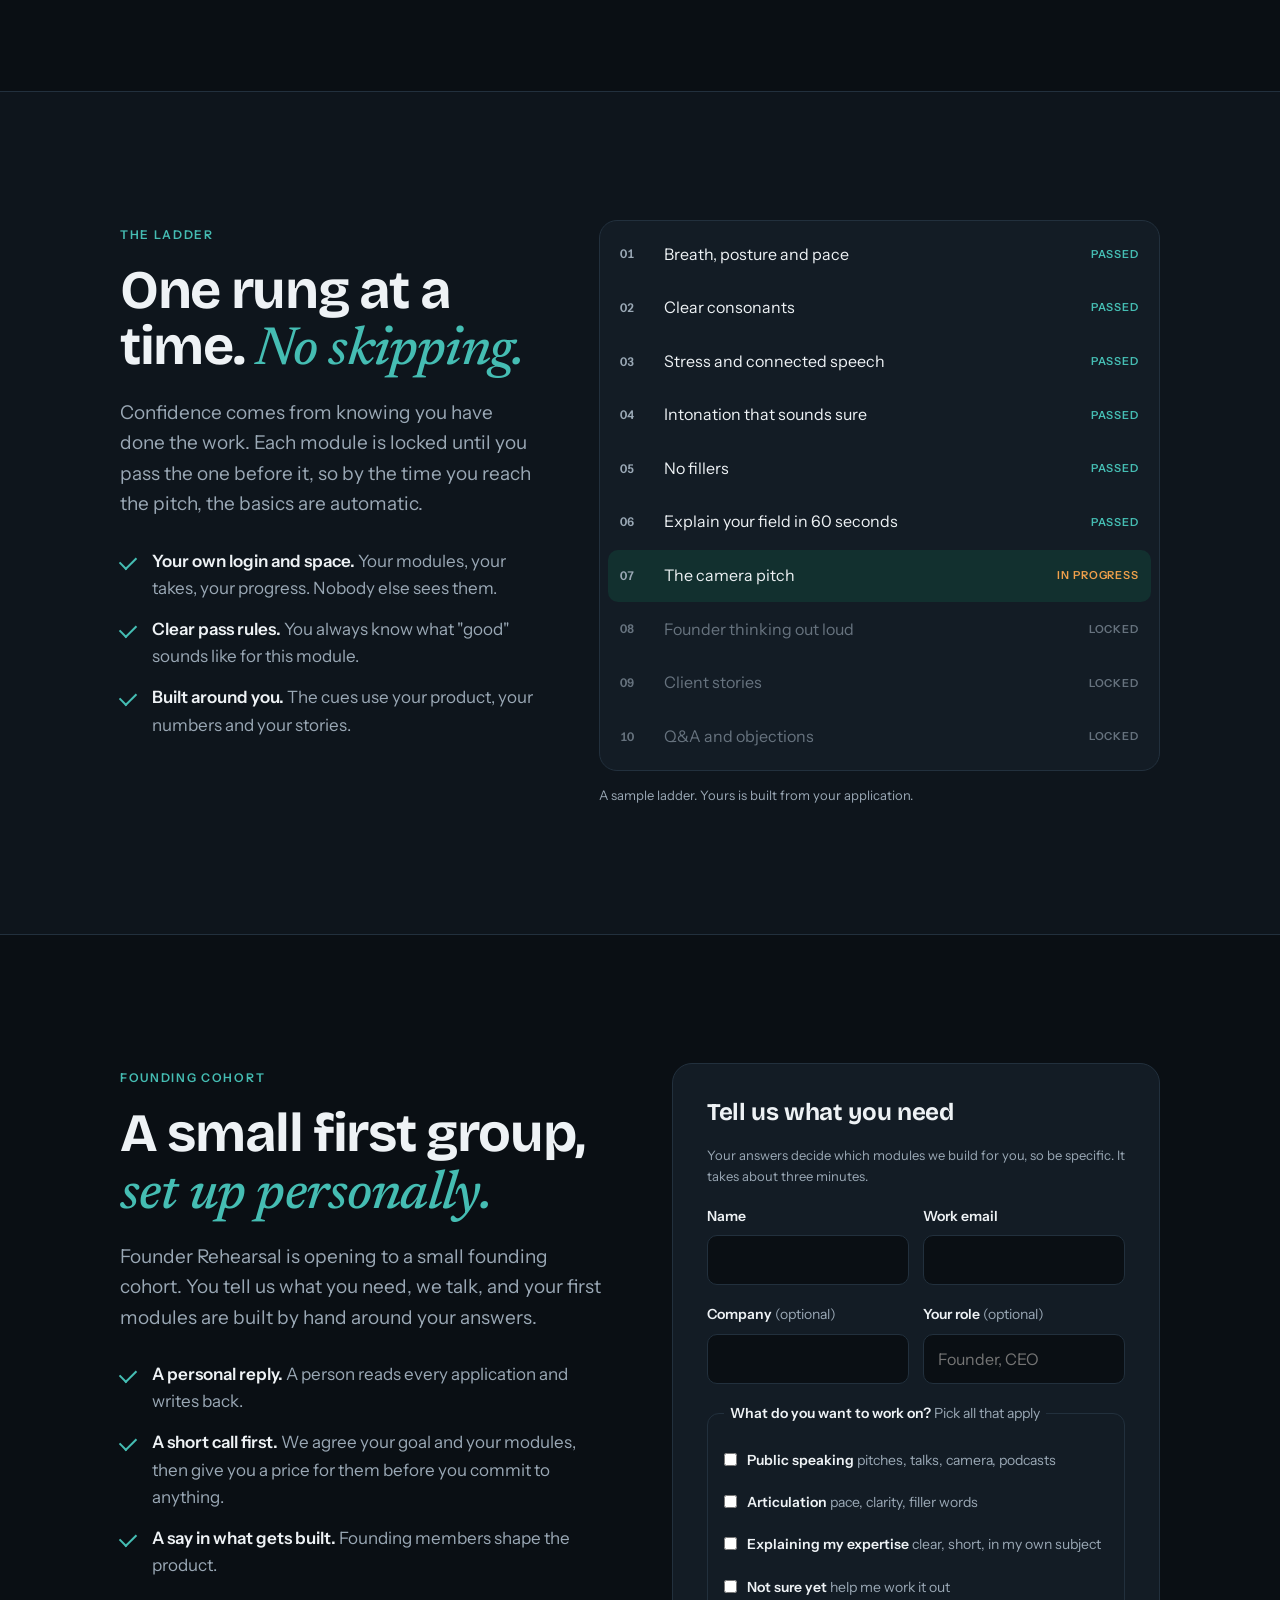
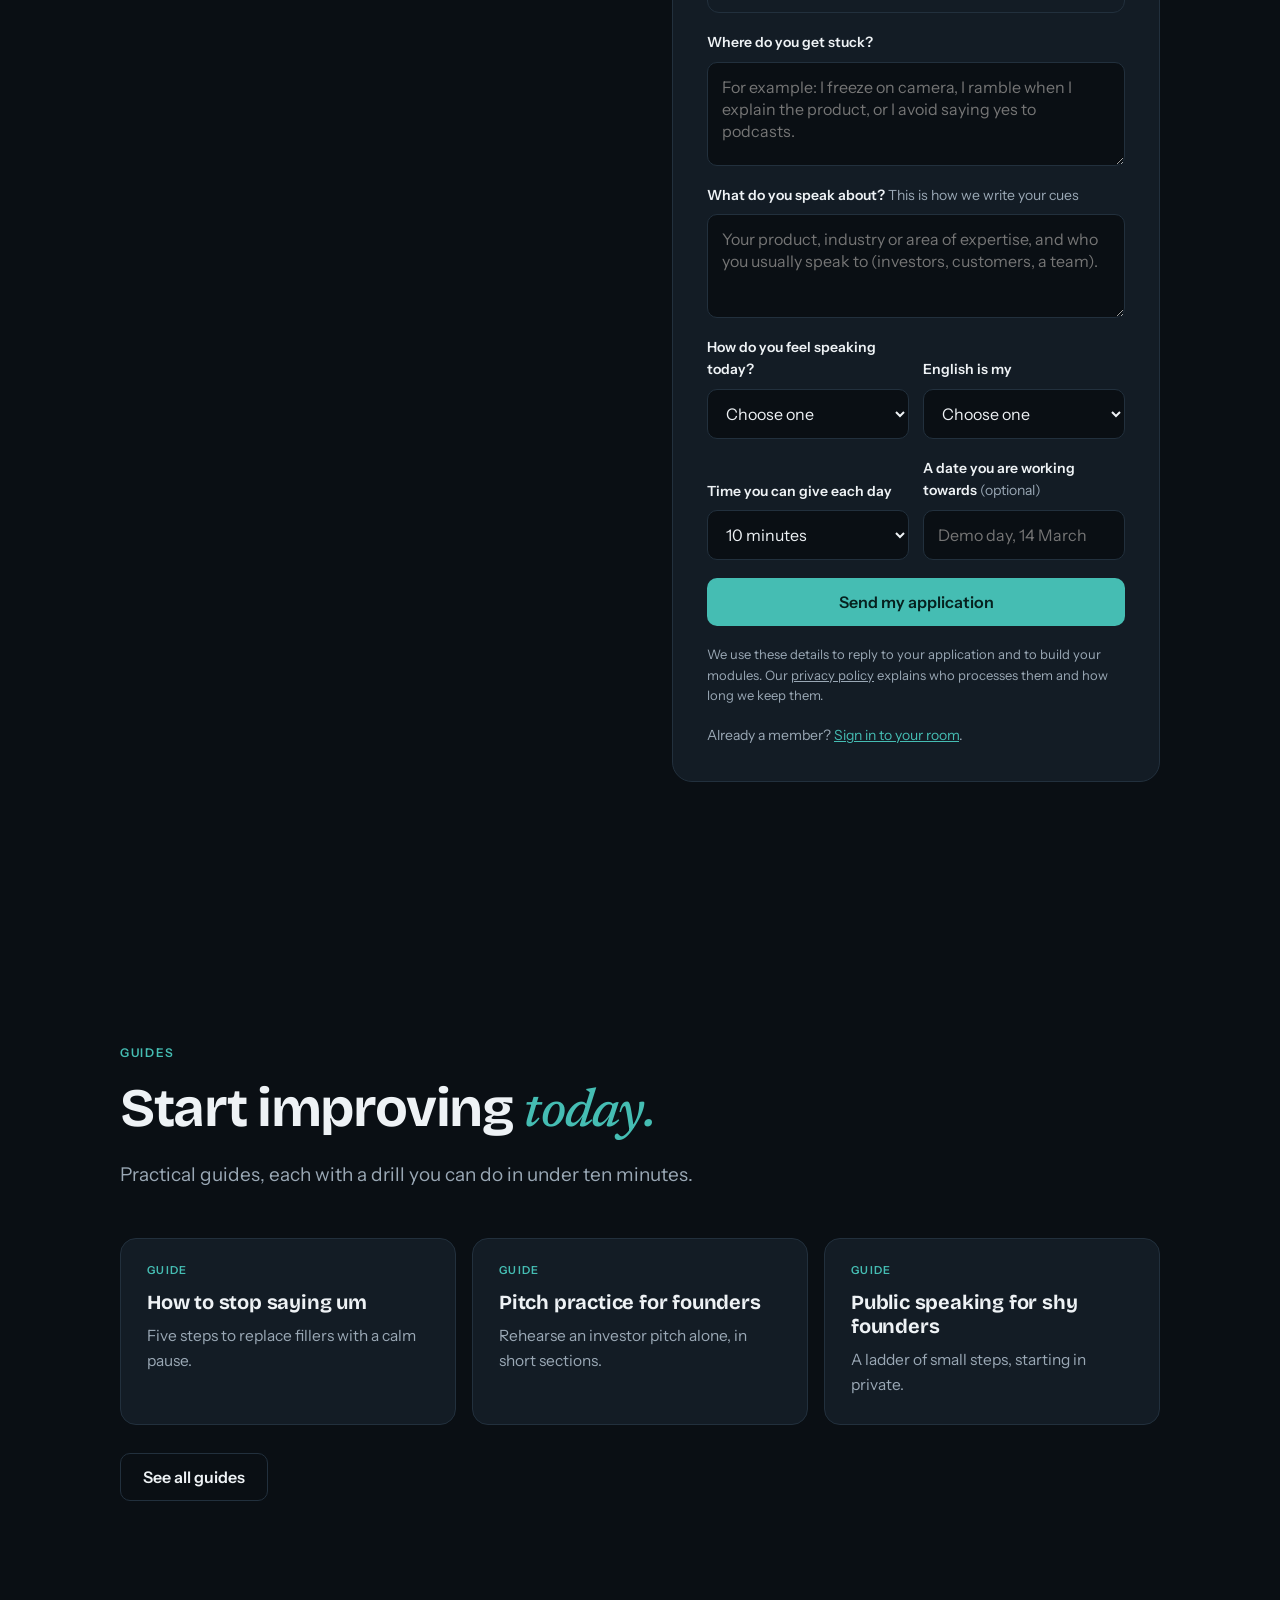
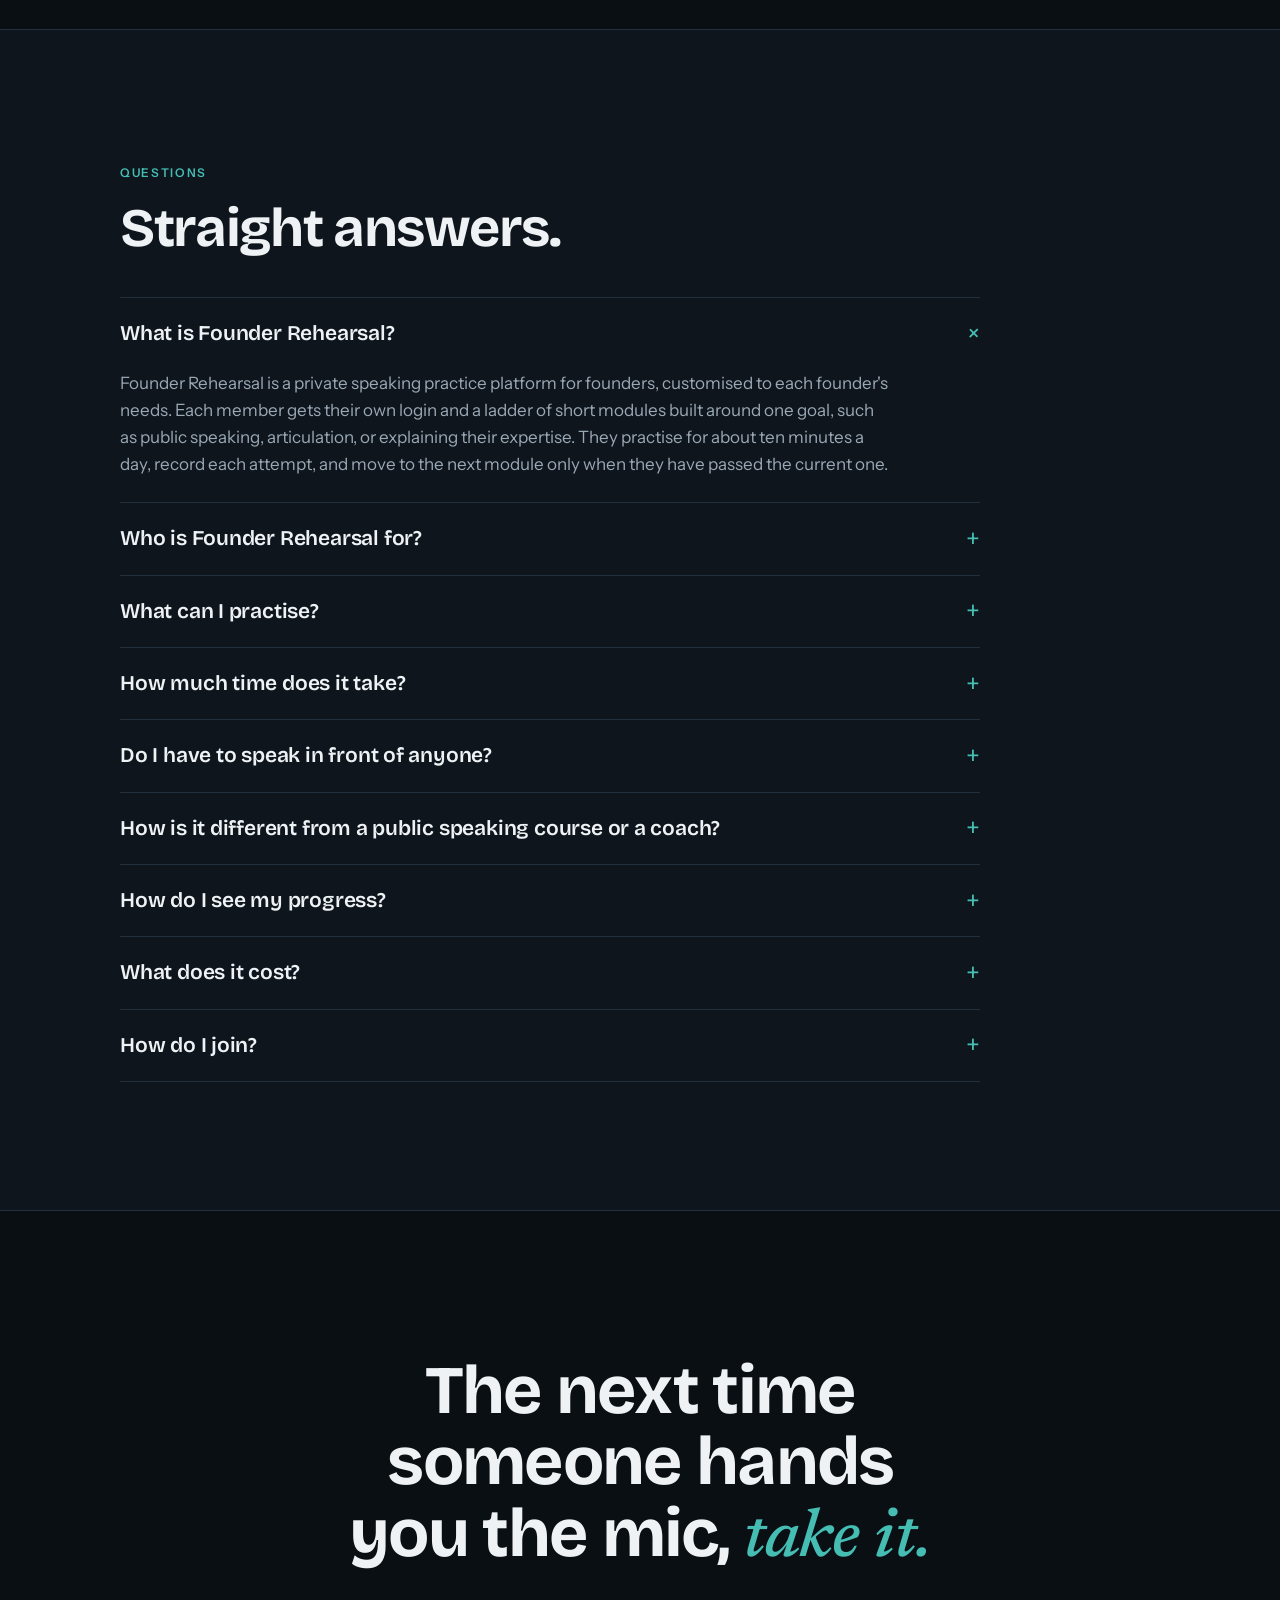
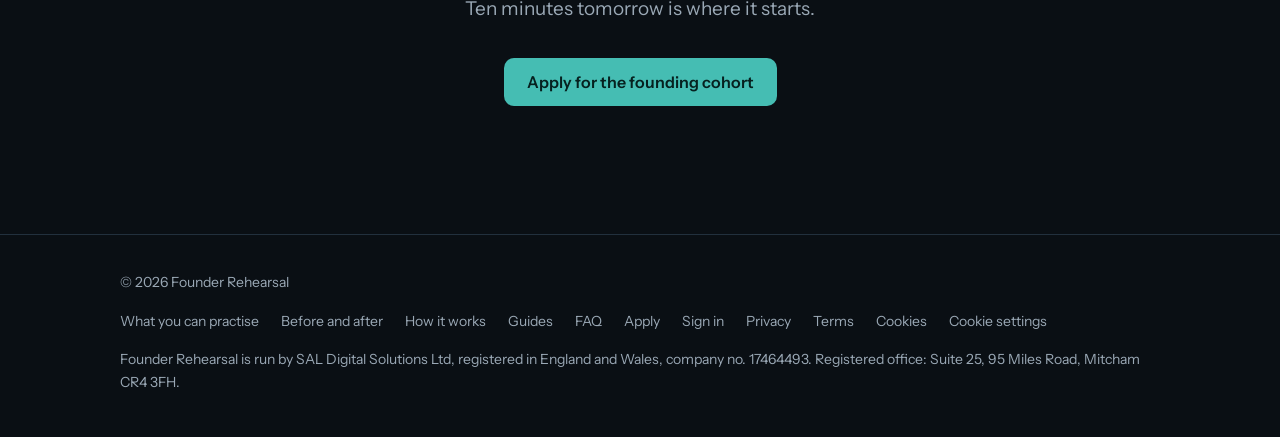
==== commit 04a8f906: "Add Microsoft Clarity behind consent with full masking and update legal pages Co-Authored-By: Claude" ====
--- a/founders/index.html
+++ b/founders/index.html
@@ -538,6 +538,6 @@
   }
 })();
 </script>
-<script src="analytics.js?v=48fefb16"></script>
+<script src="analytics.js?v=04e1a057"></script>
 </body>
 </html>
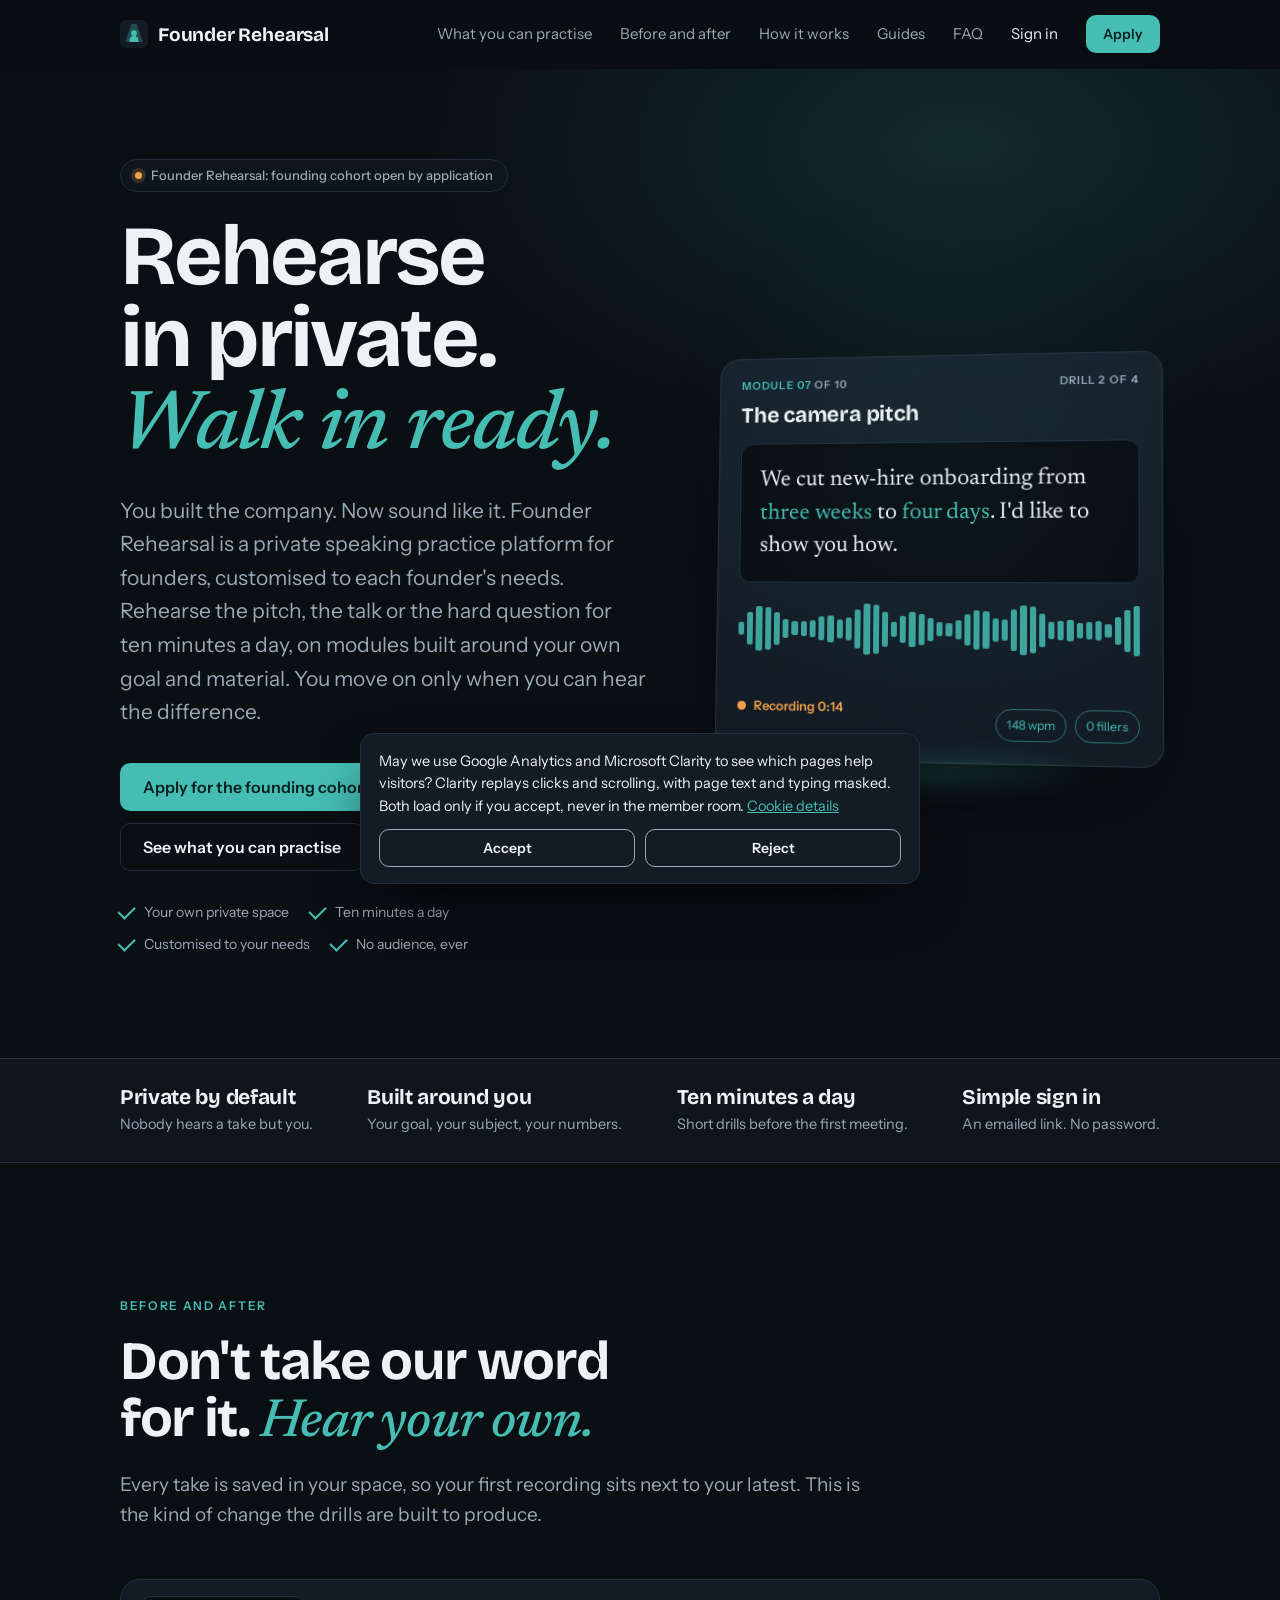
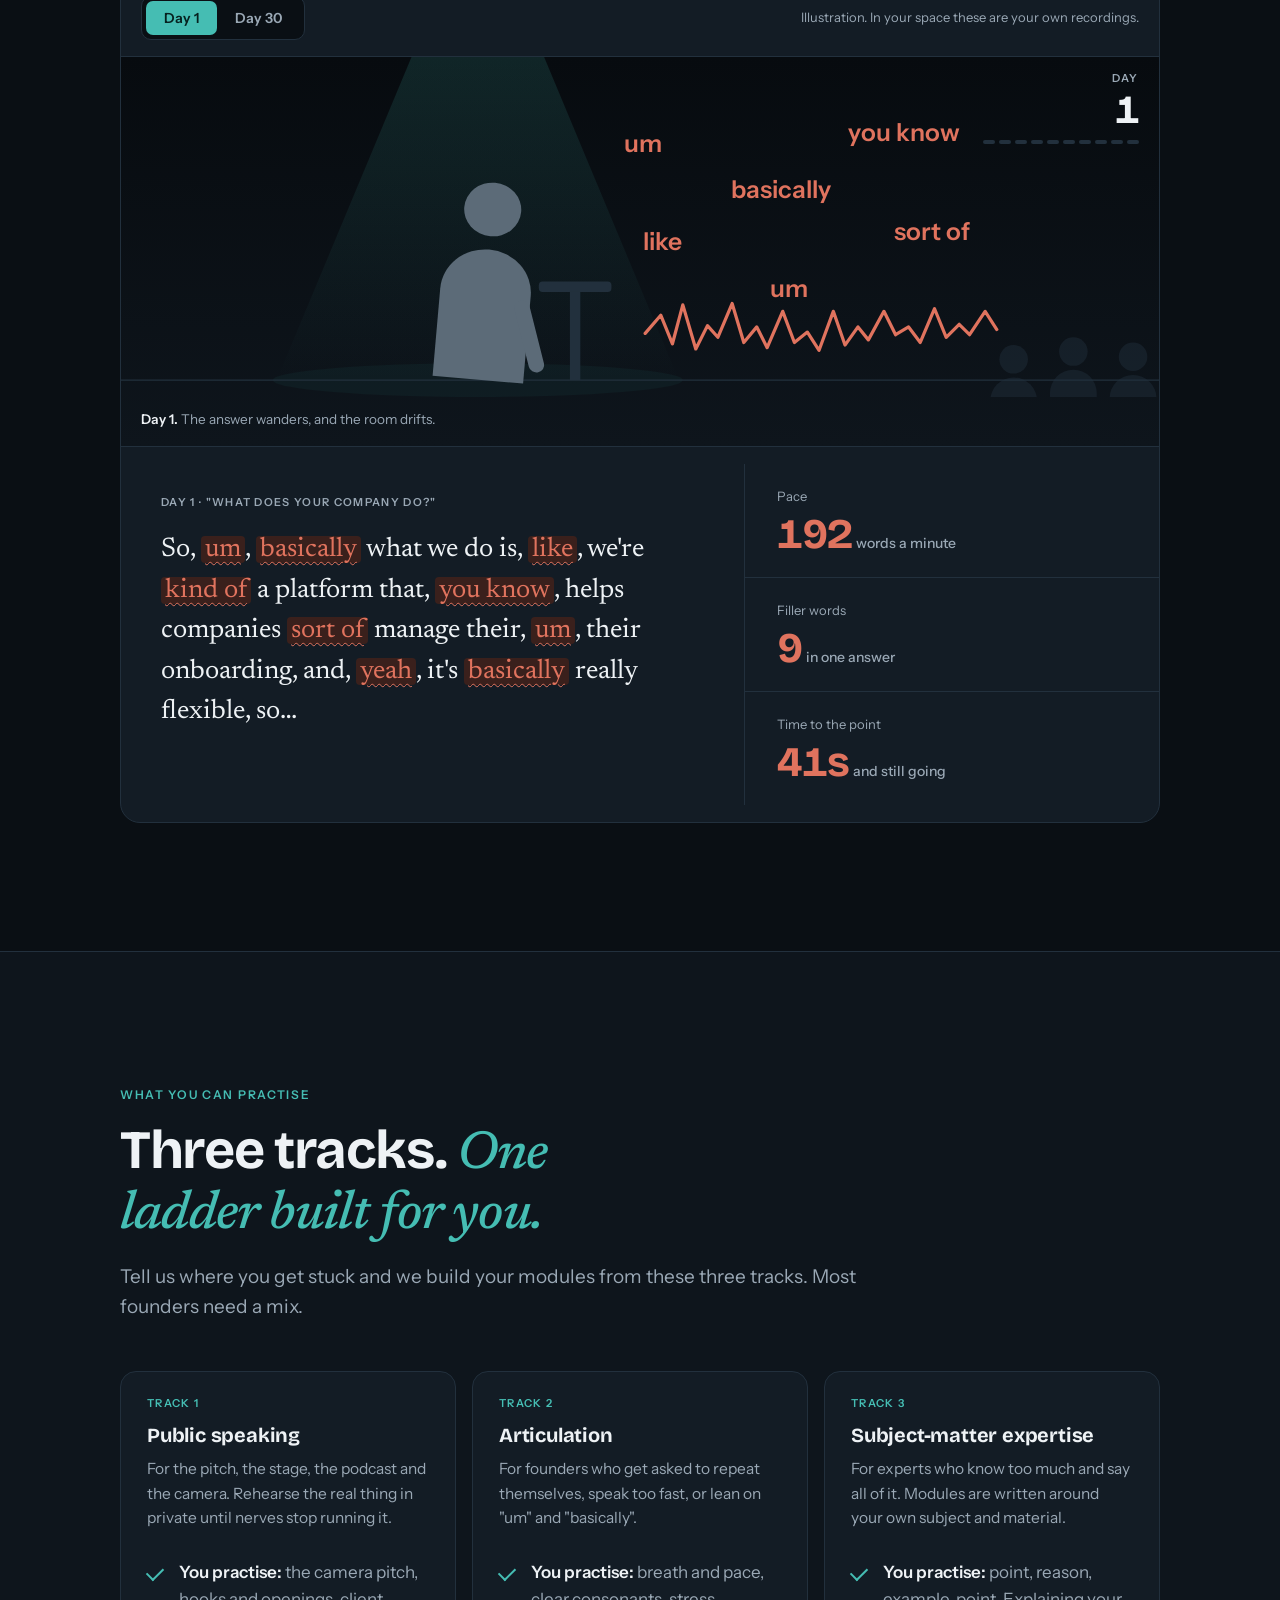
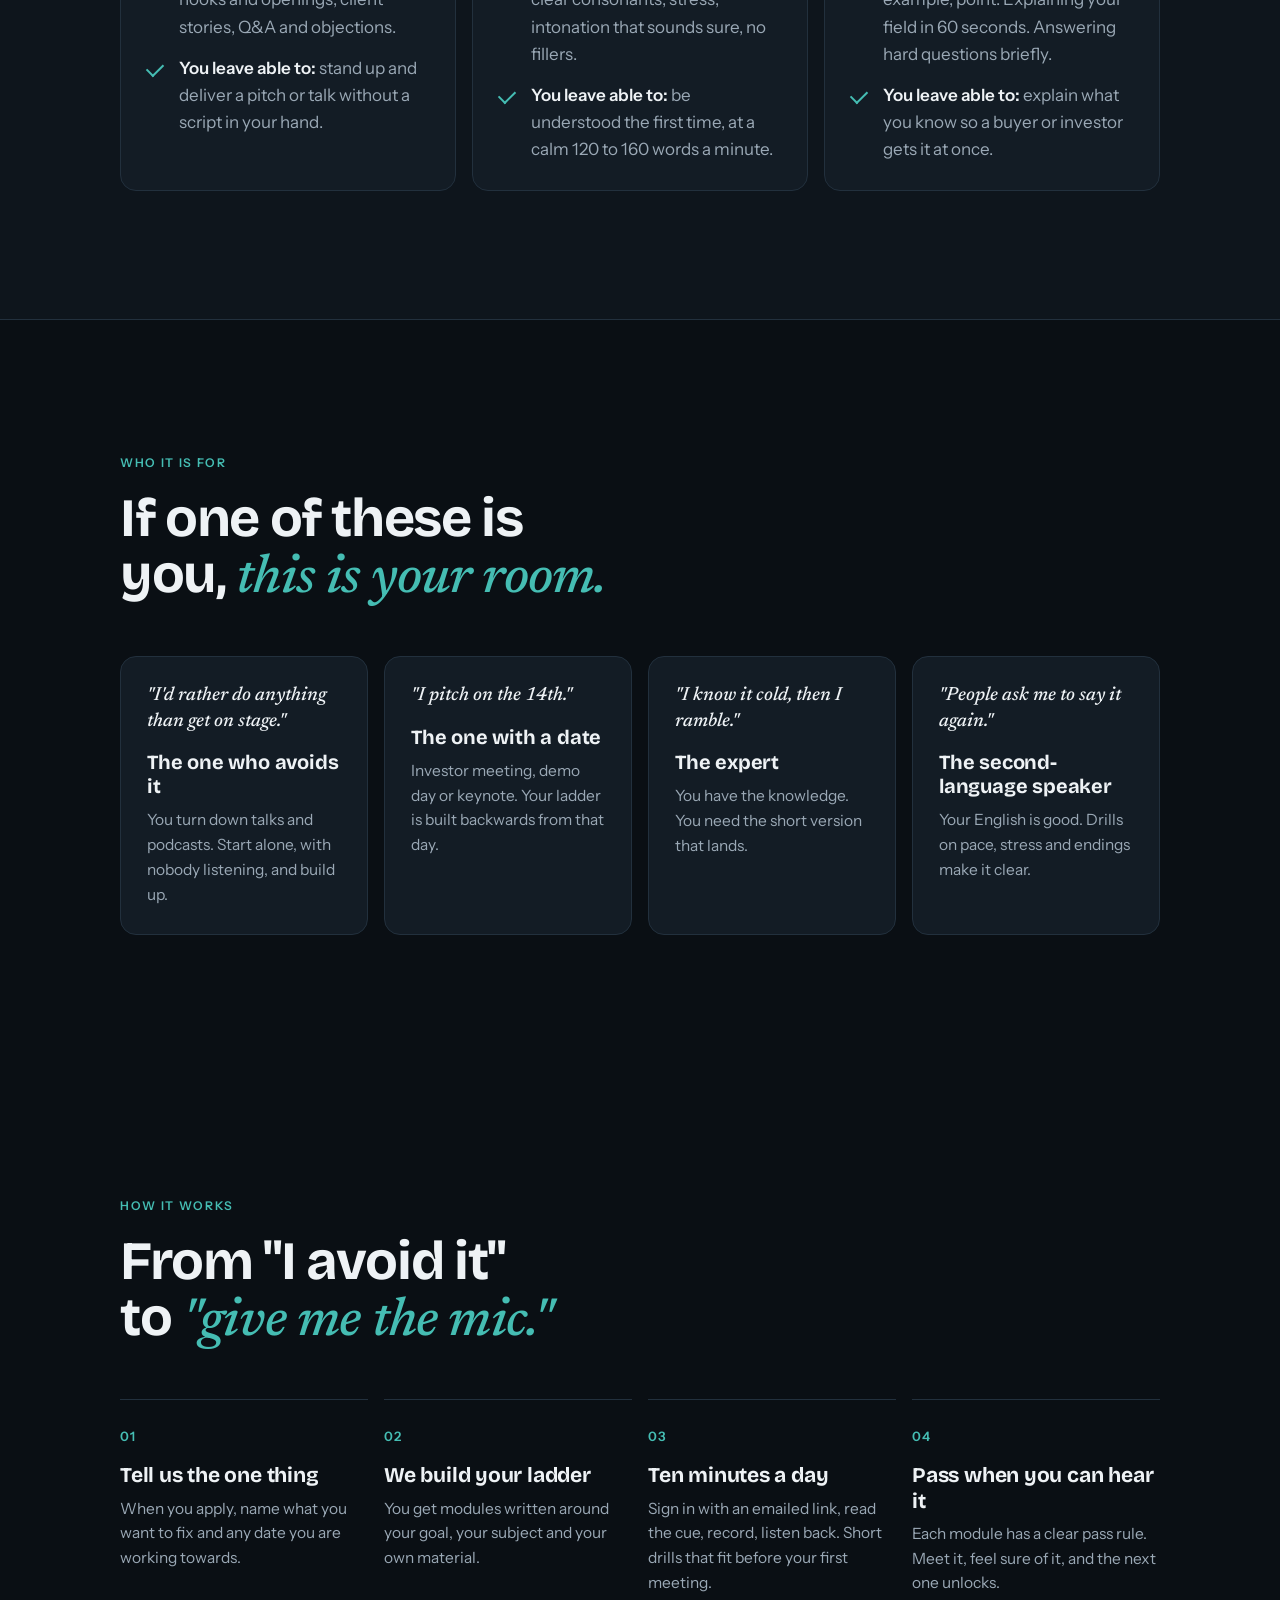
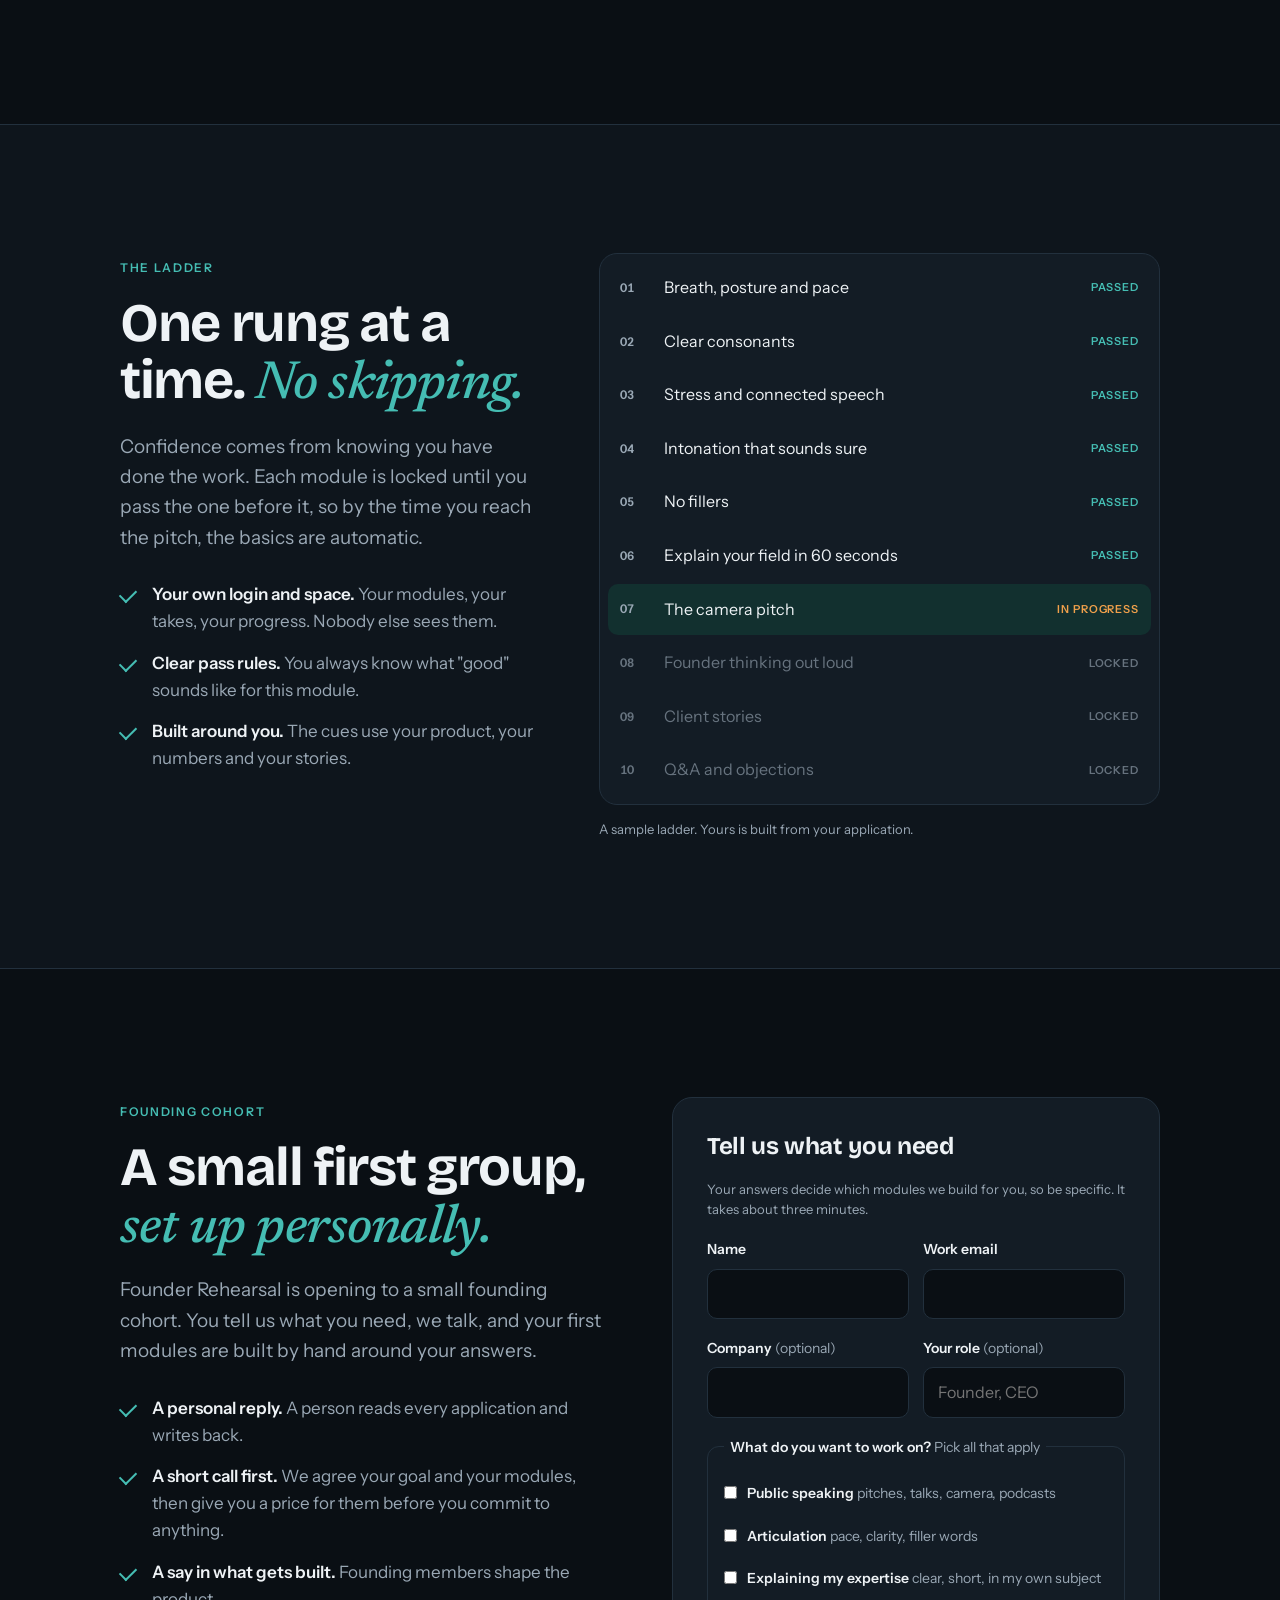
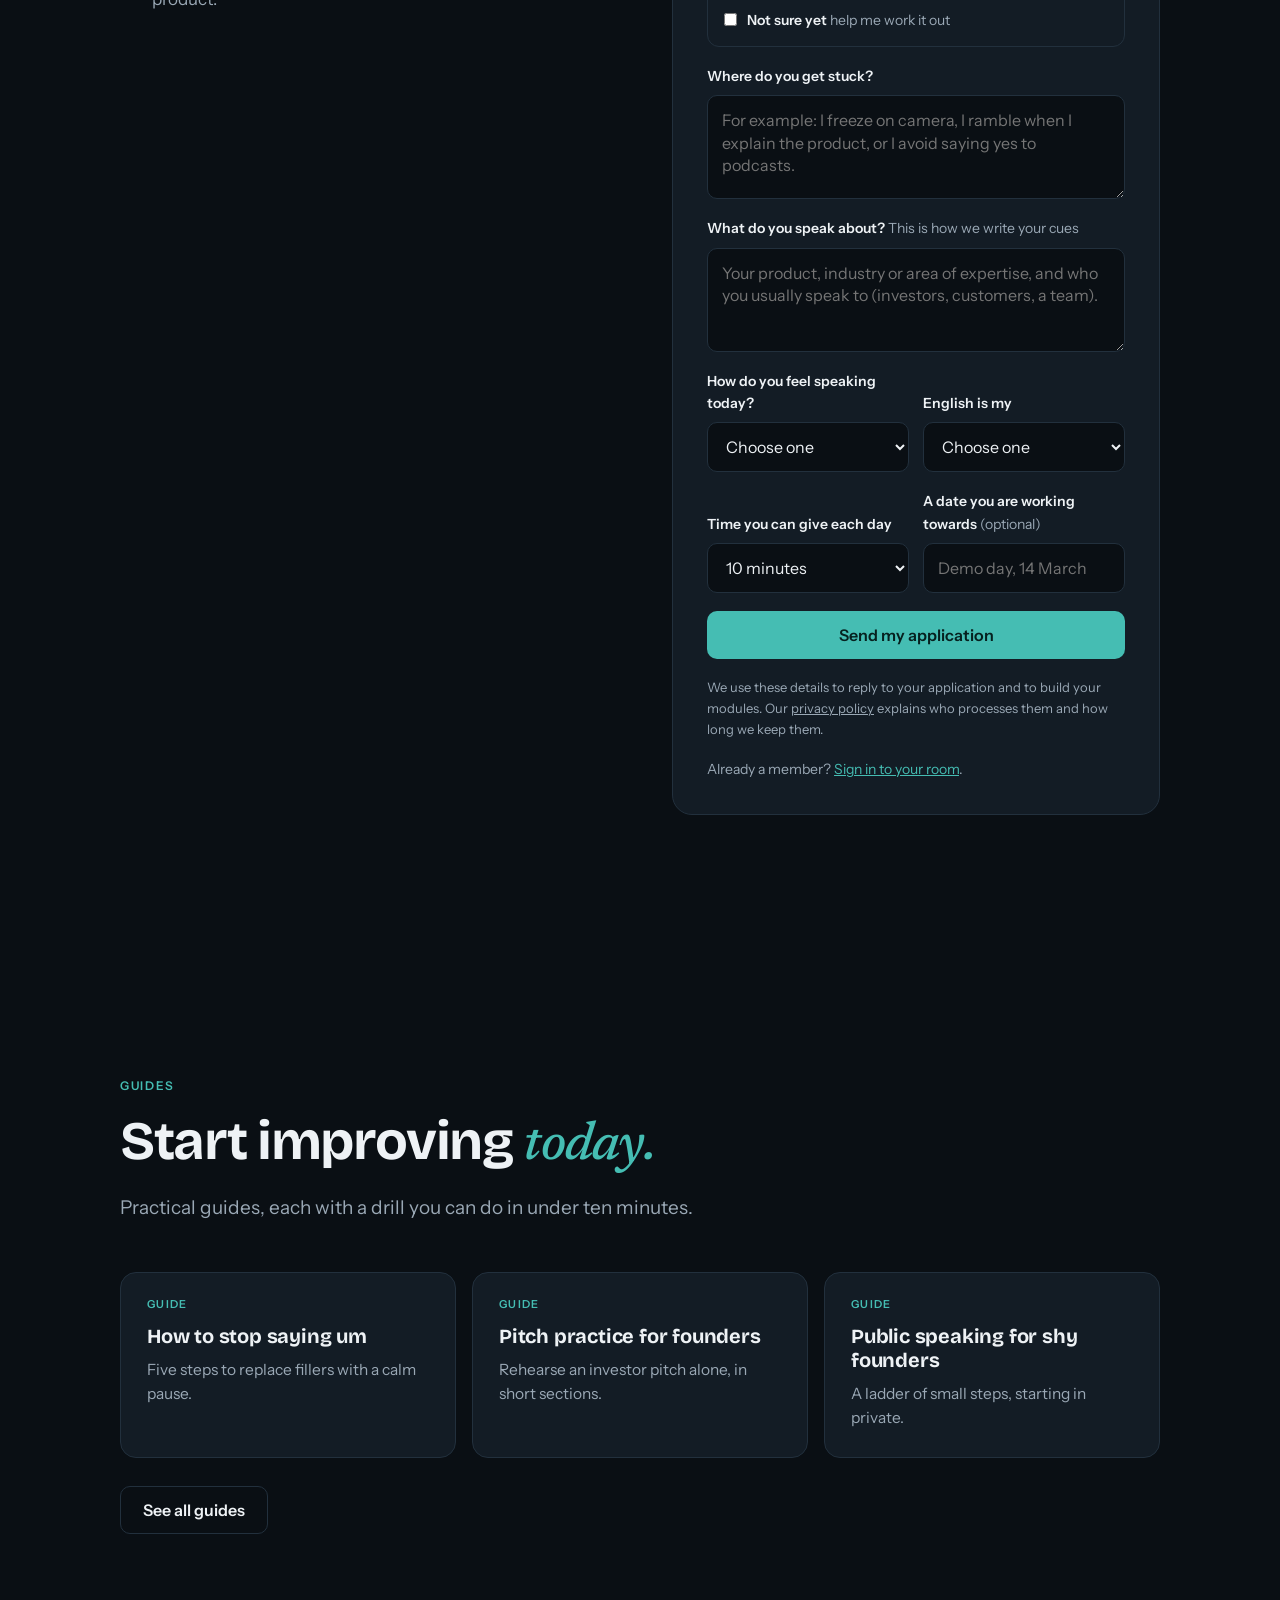
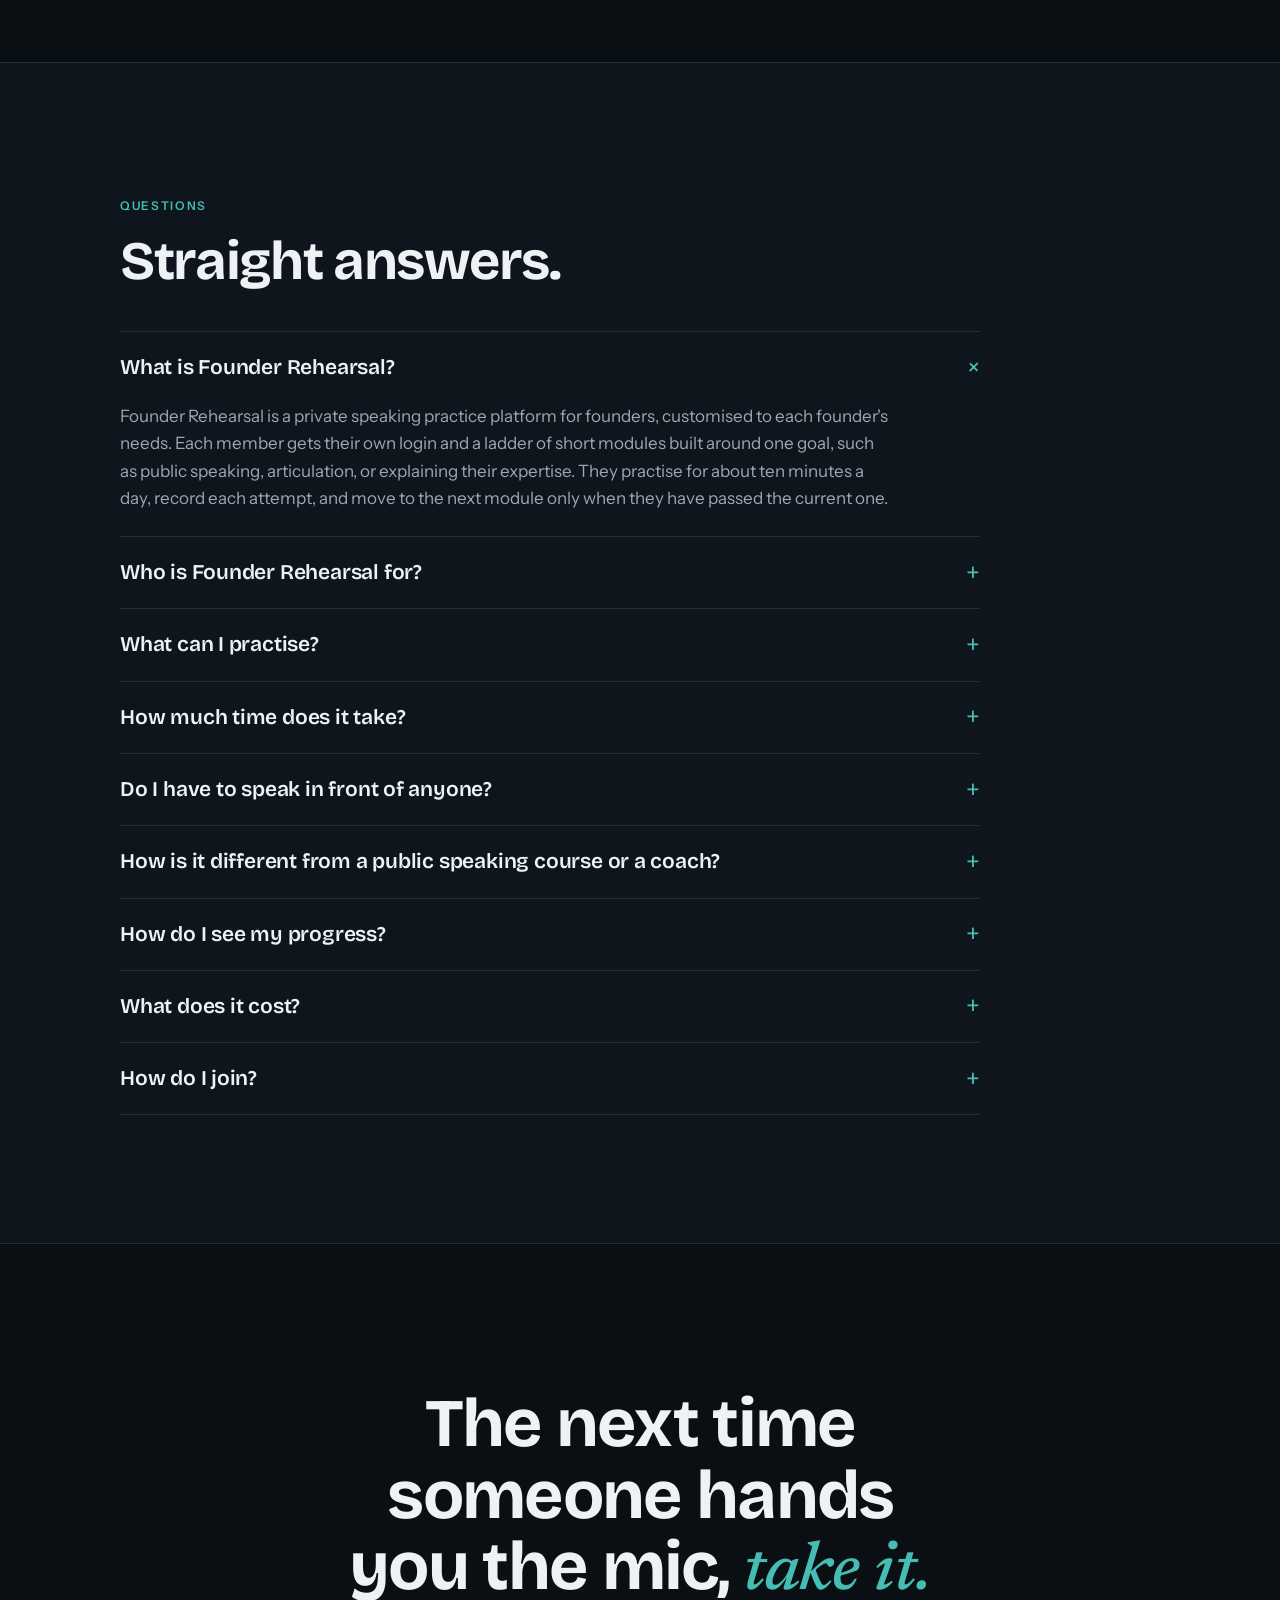
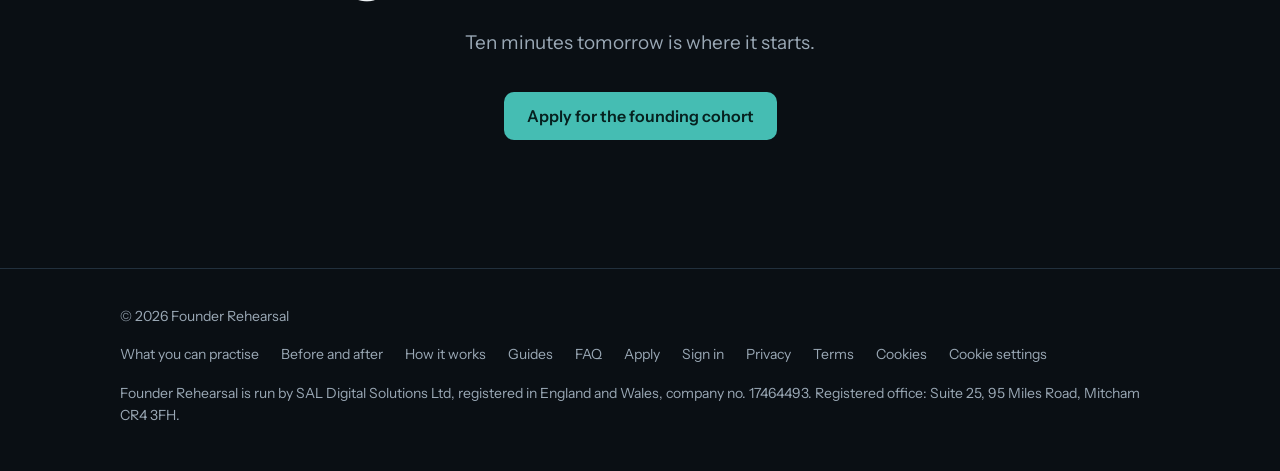
==== commit d9e40e46: "Homepage: use the one-sentence product description everywhere it describes the product Co-Authored-B" ====
--- a/founders/index.html
+++ b/founders/index.html
@@ -4,14 +4,14 @@
 <meta charset="utf-8">
 <meta name="viewport" content="width=device-width,initial-scale=1,viewport-fit=cover">
 <title>Founder Rehearsal | Speaking Practice for Founders</title>
-<meta name="description" content="Private speaking practice for founders, customised to your needs: public speaking, articulation and explaining your expertise. Ten minutes a day.">
+<meta name="description" content="Founder Rehearsal is a private speaking practice platform for founders, customised to each founder's needs.">
 <link rel="canonical" href="https://founderrehearsal.com/">
 <meta name="robots" content="index,follow,max-image-preview:large,max-snippet:-1">
 <meta name="theme-color" content="#0A0F14">
 <meta property="og:type" content="website">
 <meta property="og:site_name" content="Founder Rehearsal">
 <meta property="og:title" content="Founder Rehearsal | Rehearse in private. Walk in ready.">
-<meta property="og:description" content="A private rehearsal room for founders. Ten minutes a day on modules built around the one thing you want to fix.">
+<meta property="og:description" content="Founder Rehearsal is a private speaking practice platform for founders, customised to each founder's needs.">
 <meta property="og:url" content="https://founderrehearsal.com/">
 <meta property="og:image" content="https://founderrehearsal.com/assets/og.png">
 <meta property="og:image:width" content="1200">
@@ -20,7 +20,7 @@
 <meta property="og:locale" content="en_GB">
 <meta name="twitter:card" content="summary_large_image">
 <meta name="twitter:title" content="Founder Rehearsal | Rehearse in private. Walk in ready.">
-<meta name="twitter:description" content="A private rehearsal room for founders. Ten minutes a day on modules built around the one thing you want to fix.">
+<meta name="twitter:description" content="Founder Rehearsal is a private speaking practice platform for founders, customised to each founder's needs.">
 <meta name="twitter:image" content="https://founderrehearsal.com/assets/og.png">
 <link rel="icon" href="assets/favicon.svg" type="image/svg+xml">
 <link rel="apple-touch-icon" href="assets/apple-touch-icon.png">
@@ -36,7 +36,7 @@
     {"@type":"Organization","@id":"https://founderrehearsal.com/#org","name":"Founder Rehearsal","alternateName":["FounderRehearsal","founderrehearsal.com"],"url":"https://founderrehearsal.com/","logo":{"@type":"ImageObject","url":"https://founderrehearsal.com/assets/apple-touch-icon.png","width":180,"height":180},"email":"hello@founderrehearsal.com","slogan":"Rehearse in private. Walk in ready.","description":"Founder Rehearsal is a private speaking practice platform for founders, customised to each founder's needs."},
     {"@type":"WebSite","@id":"https://founderrehearsal.com/#site","url":"https://founderrehearsal.com/","name":"Founder Rehearsal","alternateName":["FounderRehearsal"],"inLanguage":"en-GB","publisher":{"@id":"https://founderrehearsal.com/#org"}},
     {"@type":"WebPage","@id":"https://founderrehearsal.com/#page","url":"https://founderrehearsal.com/","name":"Founder Rehearsal | Private speaking practice for founders","isPartOf":{"@id":"https://founderrehearsal.com/#site"},"about":{"@id":"https://founderrehearsal.com/#service"},"inLanguage":"en-GB"},
-    {"@type":"Service","@id":"https://founderrehearsal.com/#service","name":"Founder Rehearsal","serviceType":"Speaking practice and communication training for founders","provider":{"@id":"https://founderrehearsal.com/#org"},"audience":{"@type":"BusinessAudience","audienceType":"Startup founders and business owners"},"description":"A private practice room where founders rehearse for ten minutes a day on a ladder of modules built around their own goal, record every attempt, and compare their first recording with their latest.","hasOfferCatalog":{"@type":"OfferCatalog","name":"Practice tracks","itemListElement":[
+    {"@type":"Service","@id":"https://founderrehearsal.com/#service","name":"Founder Rehearsal","serviceType":"Speaking practice and communication training for founders","provider":{"@id":"https://founderrehearsal.com/#org"},"audience":{"@type":"BusinessAudience","audienceType":"Startup founders and business owners"},"description":"Founder Rehearsal is a private speaking practice platform for founders, customised to each founder's needs.","hasOfferCatalog":{"@type":"OfferCatalog","name":"Practice tracks","itemListElement":[
       {"@type":"Offer","itemOffered":{"@type":"Service","name":"Public speaking practice","description":"Pitches, talks, camera work and Q&A, rehearsed in private."}},
       {"@type":"Offer","itemOffered":{"@type":"Service","name":"Articulation practice","description":"Pace, clear consonants, stress, intonation and removing filler words."}},
       {"@type":"Offer","itemOffered":{"@type":"Service","name":"Subject-matter expertise practice","description":"Explaining what you know clearly and briefly to buyers, investors and audiences."}}
@@ -92,7 +92,7 @@
     <div>
       <span class="pill"><i></i>Founder Rehearsal: founding cohort open by application</span>
       <h1>Rehearse in private. <em>Walk in ready.</em></h1>
-      <p class="lede">You built the company. Now sound like it. Founder Rehearsal is a private room where you rehearse the pitch, the talk or the hard question for ten minutes a day, on modules built around your own goal and material. You move on only when you can hear the difference.</p>
+      <p class="lede">You built the company. Now sound like it. Founder Rehearsal is a private speaking practice platform for founders, customised to each founder's needs. Rehearse the pitch, the talk or the hard question for ten minutes a day, on modules built around your own goal and material. You move on only when you can hear the difference.</p>
       <div class="cta-row">
         <a class="btn btn-primary" href="#apply">Apply for the founding cohort</a>
         <a class="btn btn-ghost" href="#tracks">See what you can practise</a>
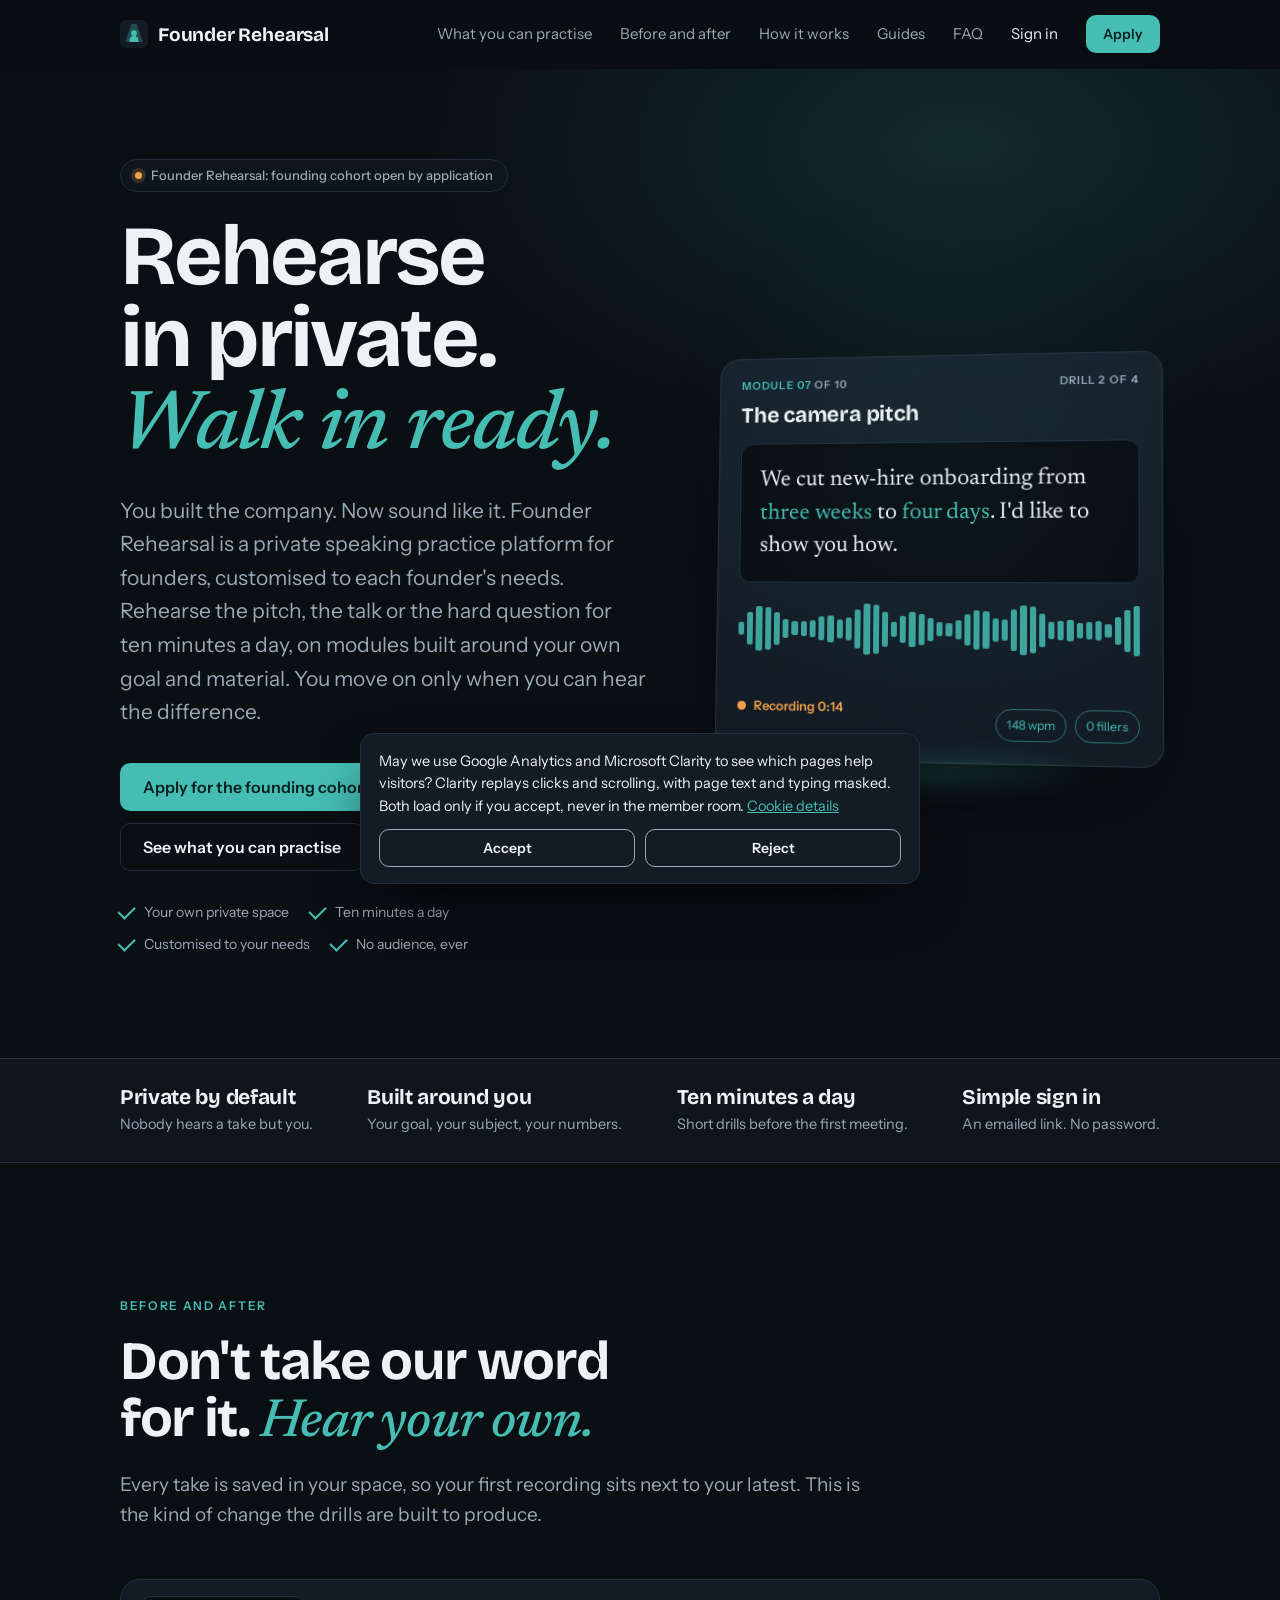
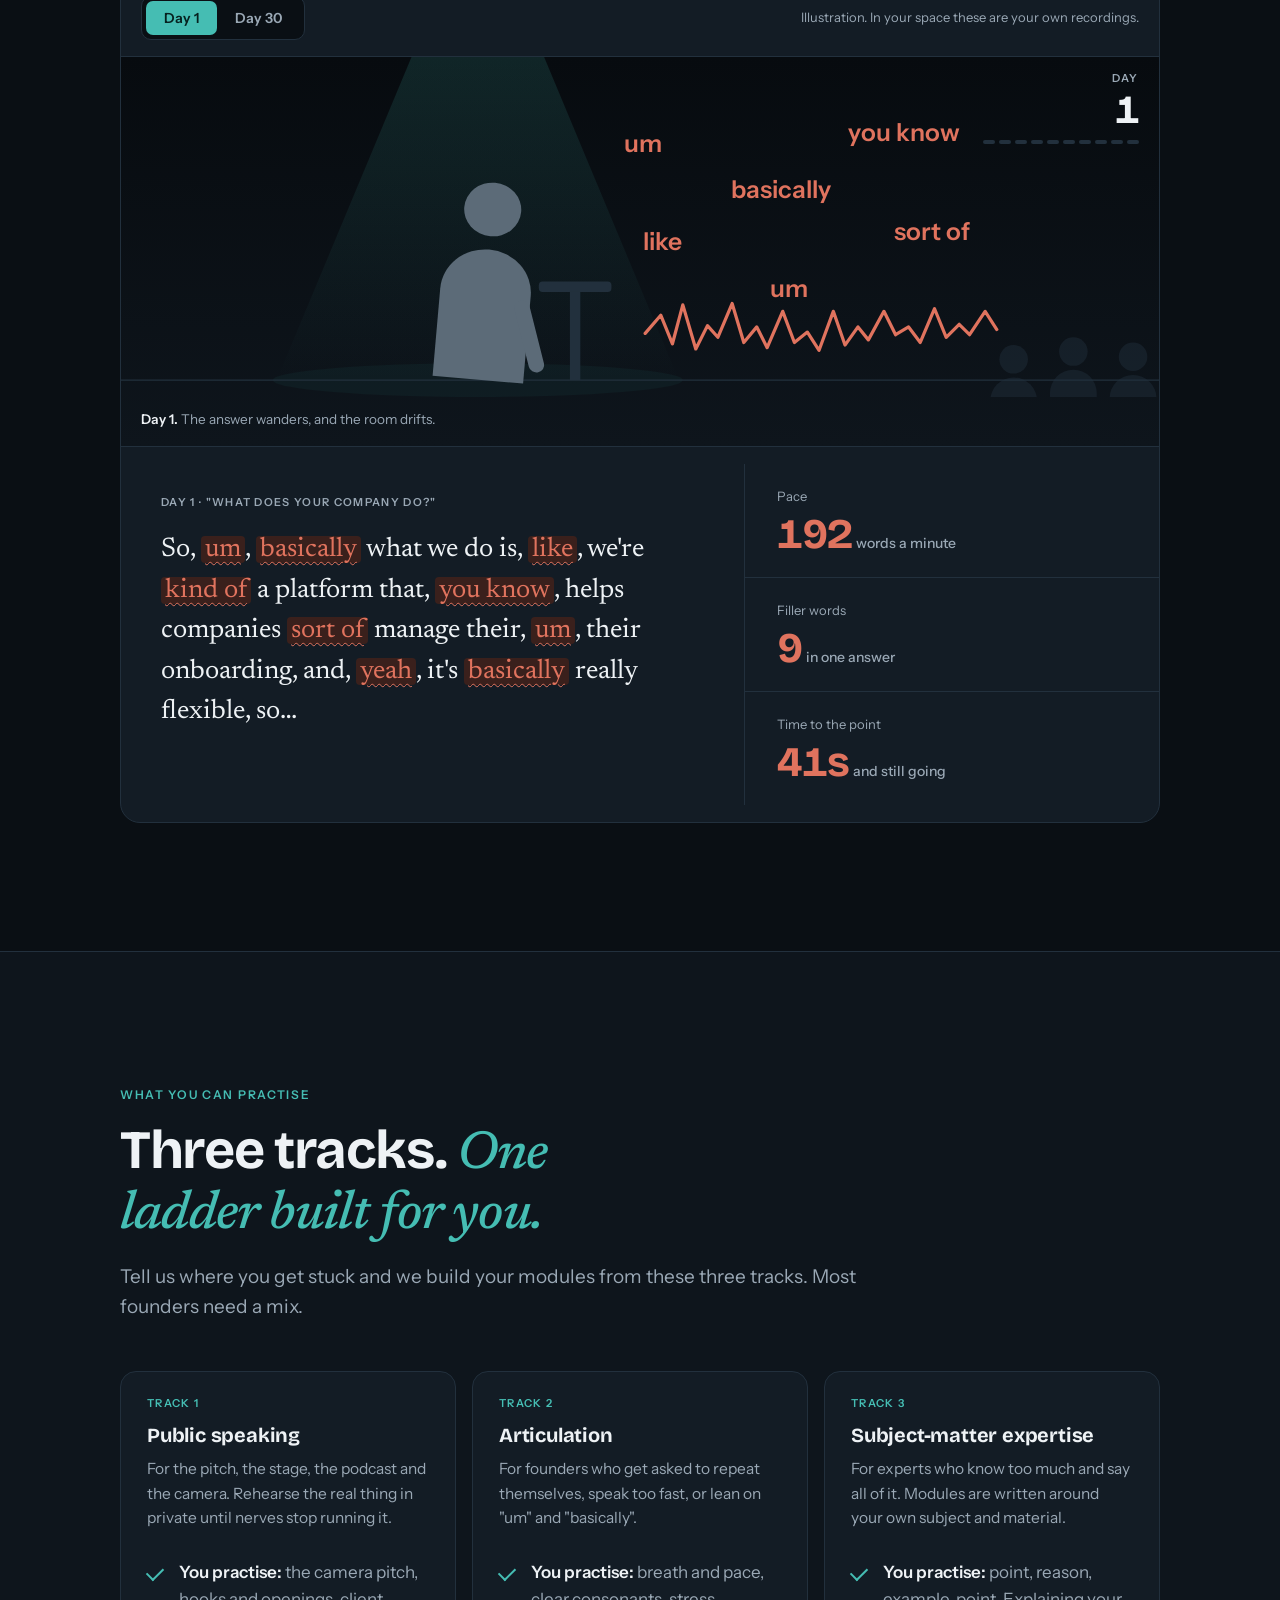
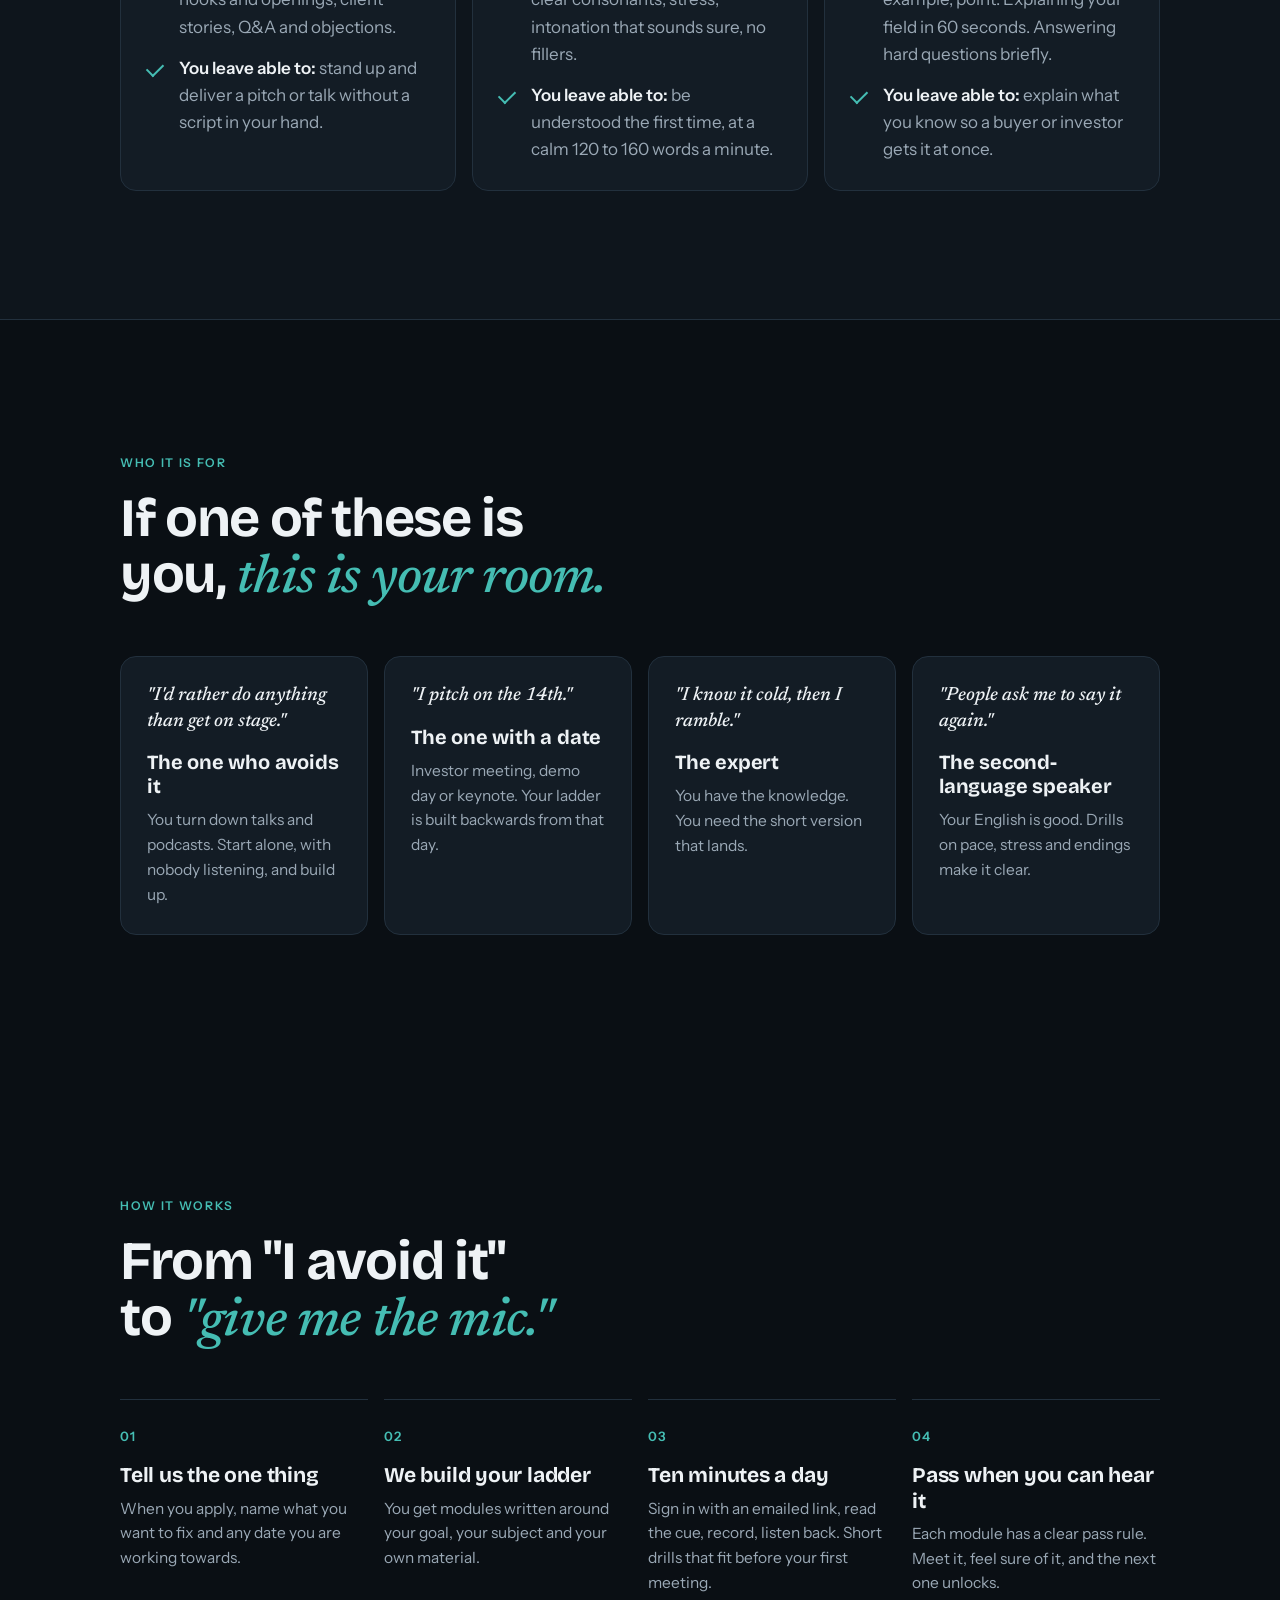
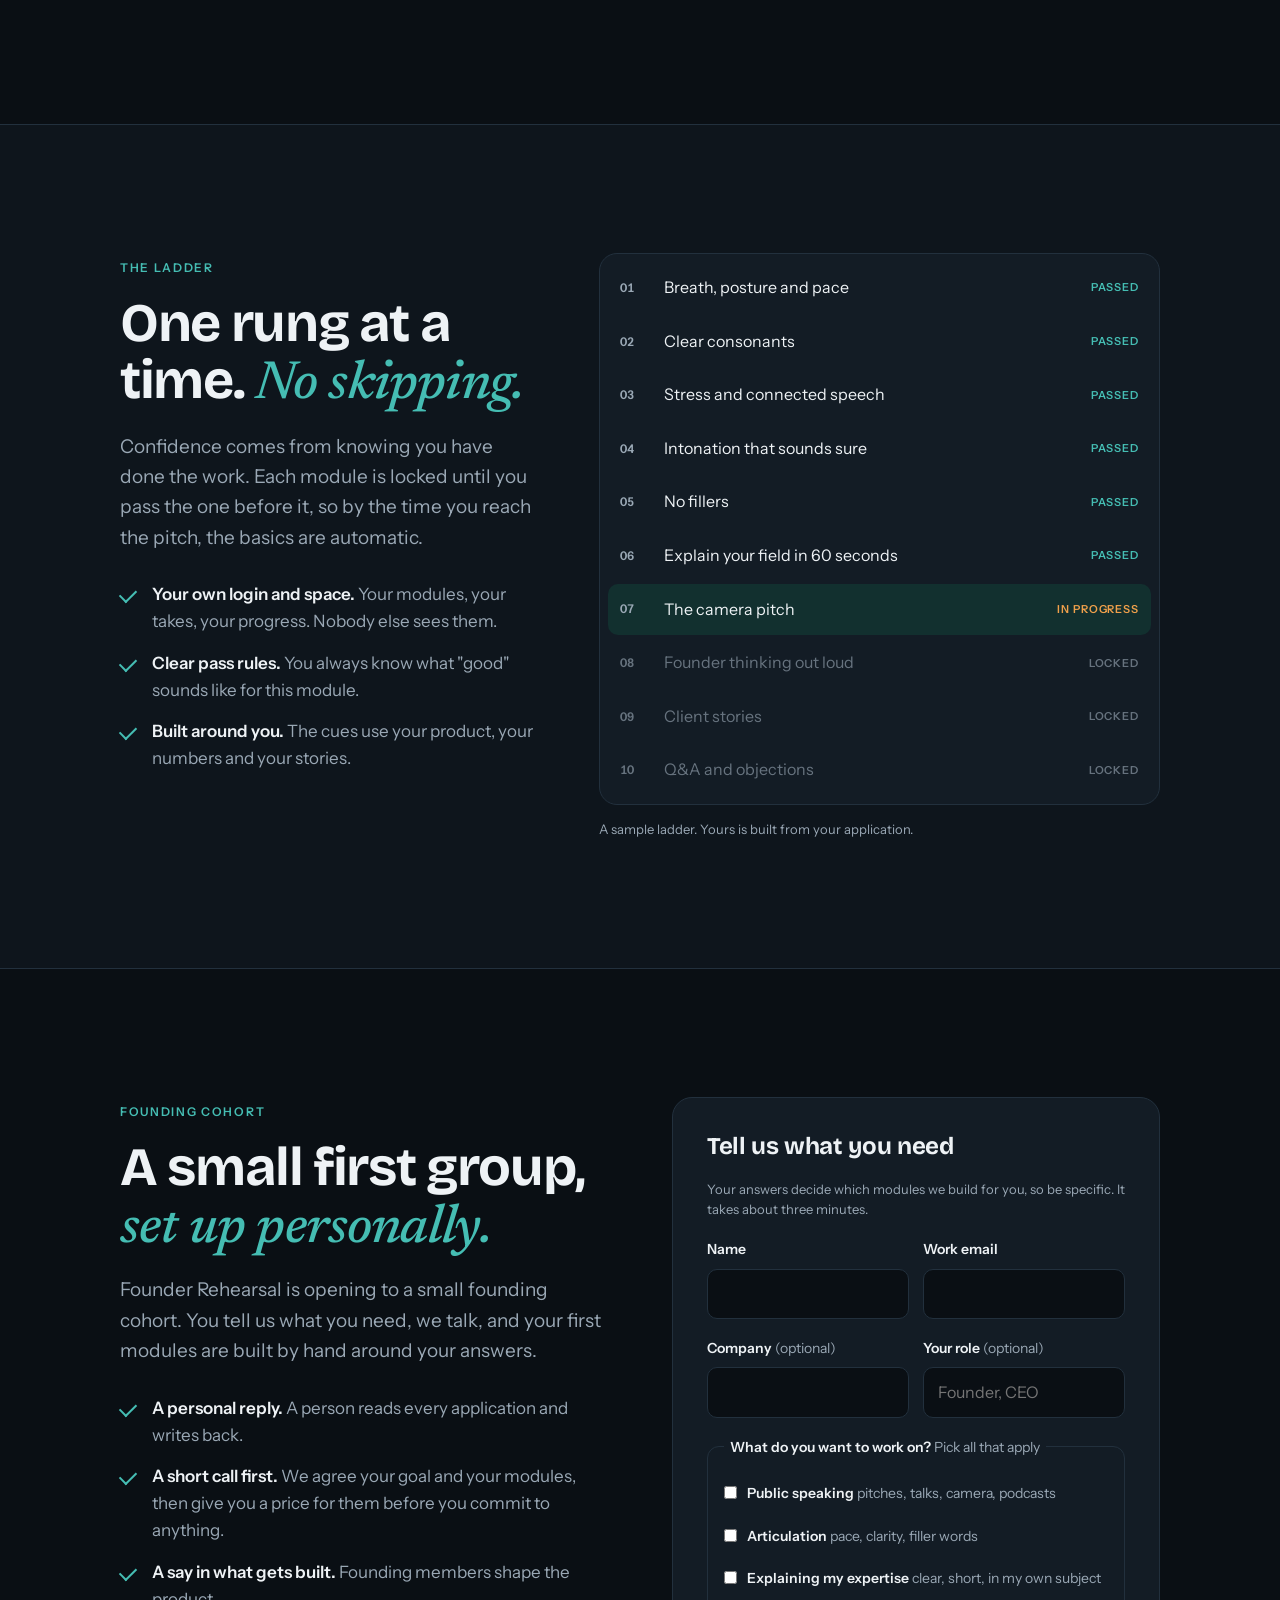
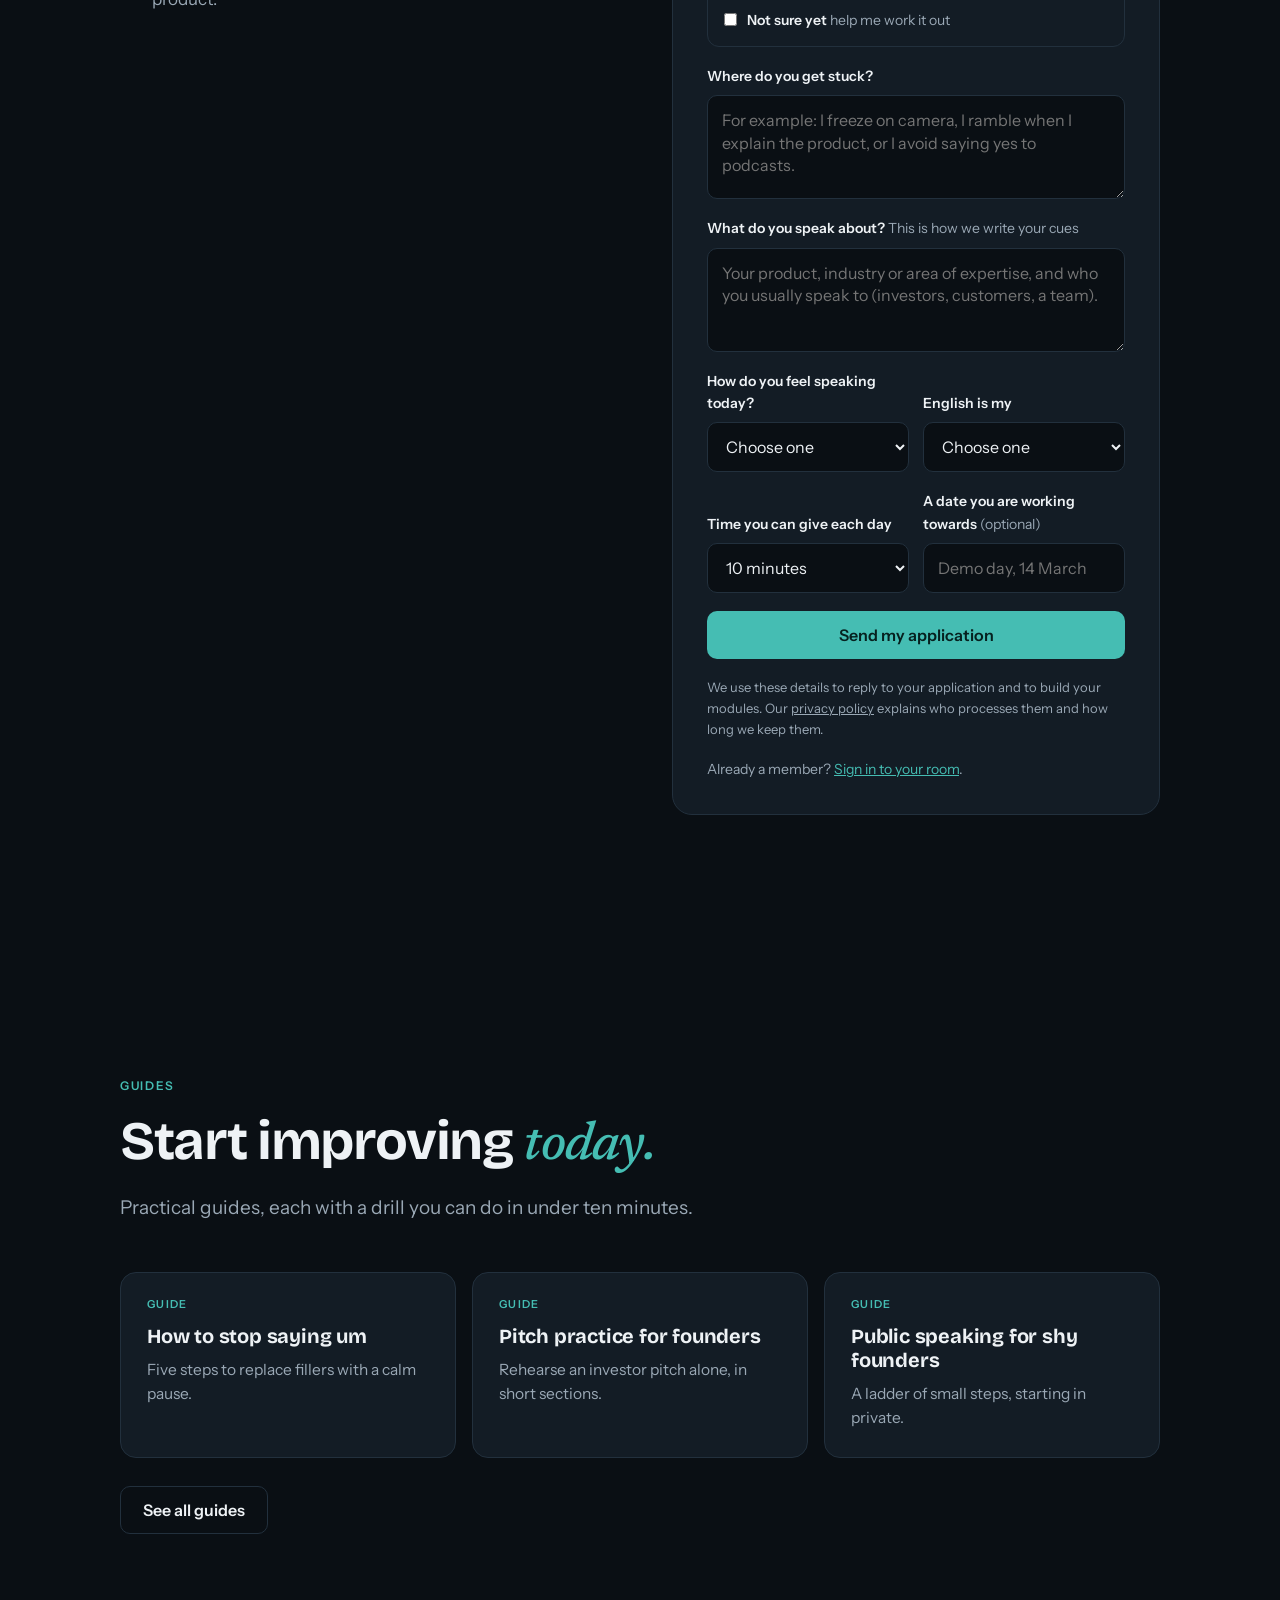
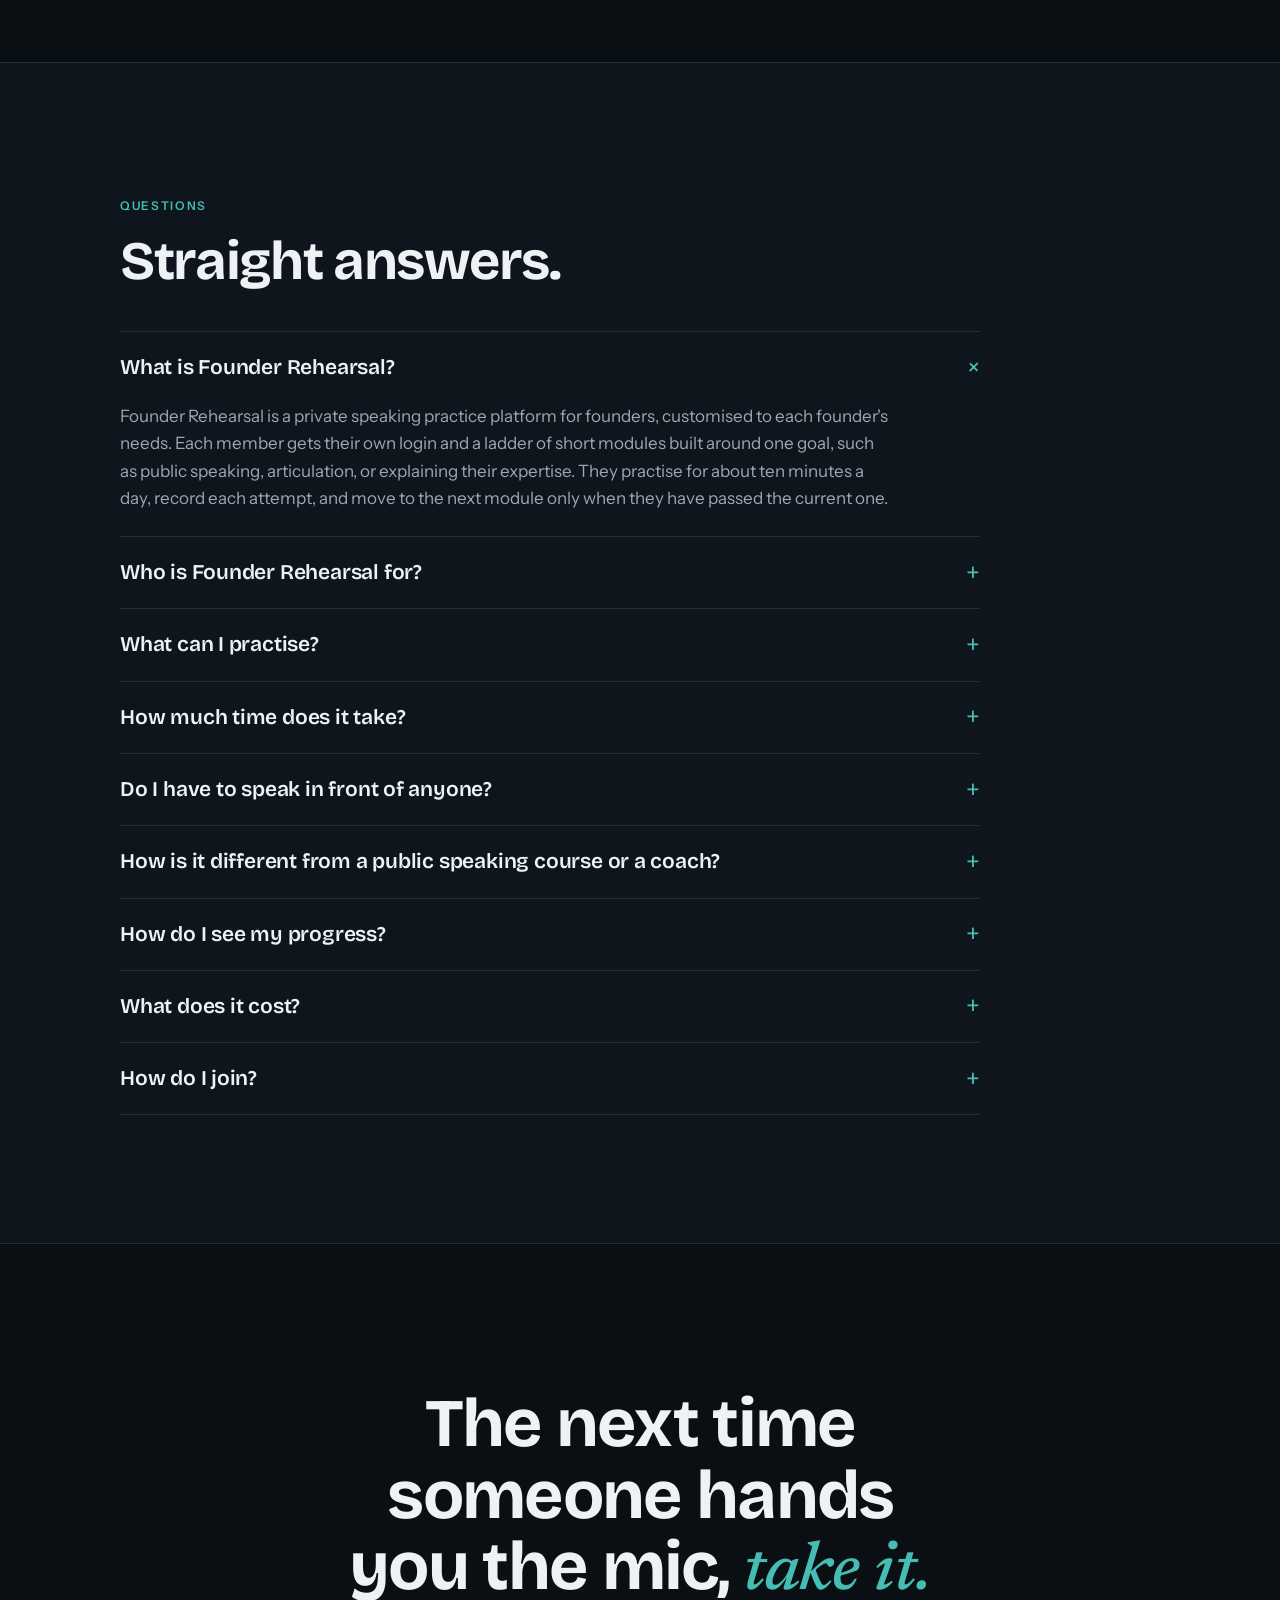
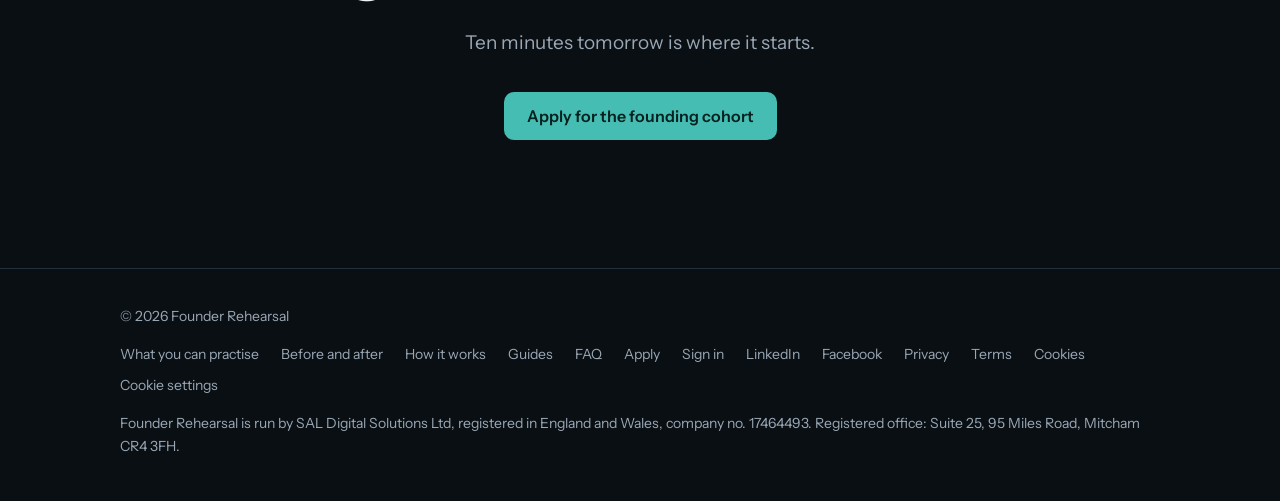
==== commit 2ef50b69: "Link LinkedIn and Facebook from footers, structured data and llms.txt Co-Authored-By: Claude Sonnet " ====
--- a/founders/index.html
+++ b/founders/index.html
@@ -33,7 +33,7 @@
 {
   "@context":"https://schema.org",
   "@graph":[
-    {"@type":"Organization","@id":"https://founderrehearsal.com/#org","name":"Founder Rehearsal","alternateName":["FounderRehearsal","founderrehearsal.com"],"url":"https://founderrehearsal.com/","logo":{"@type":"ImageObject","url":"https://founderrehearsal.com/assets/apple-touch-icon.png","width":180,"height":180},"email":"hello@founderrehearsal.com","slogan":"Rehearse in private. Walk in ready.","description":"Founder Rehearsal is a private speaking practice platform for founders, customised to each founder's needs."},
+    {"@type":"Organization","sameAs":["https://www.linkedin.com/company/founderrehearsal/","https://www.facebook.com/profile.php?id=61596932642948"],"@id":"https://founderrehearsal.com/#org","name":"Founder Rehearsal","alternateName":["FounderRehearsal","founderrehearsal.com"],"url":"https://founderrehearsal.com/","logo":{"@type":"ImageObject","url":"https://founderrehearsal.com/assets/apple-touch-icon.png","width":180,"height":180},"email":"hello@founderrehearsal.com","slogan":"Rehearse in private. Walk in ready.","description":"Founder Rehearsal is a private speaking practice platform for founders, customised to each founder's needs."},
     {"@type":"WebSite","@id":"https://founderrehearsal.com/#site","url":"https://founderrehearsal.com/","name":"Founder Rehearsal","alternateName":["FounderRehearsal"],"inLanguage":"en-GB","publisher":{"@id":"https://founderrehearsal.com/#org"}},
     {"@type":"WebPage","@id":"https://founderrehearsal.com/#page","url":"https://founderrehearsal.com/","name":"Founder Rehearsal | Private speaking practice for founders","isPartOf":{"@id":"https://founderrehearsal.com/#site"},"about":{"@id":"https://founderrehearsal.com/#service"},"inLanguage":"en-GB"},
     {"@type":"Service","@id":"https://founderrehearsal.com/#service","name":"Founder Rehearsal","serviceType":"Speaking practice and communication training for founders","provider":{"@id":"https://founderrehearsal.com/#org"},"audience":{"@type":"BusinessAudience","audienceType":"Startup founders and business owners"},"description":"Founder Rehearsal is a private speaking practice platform for founders, customised to each founder's needs.","hasOfferCatalog":{"@type":"OfferCatalog","name":"Practice tracks","itemListElement":[
@@ -438,7 +438,7 @@
       <a href="#faq">FAQ</a>
       <a href="#apply">Apply</a>
       <a href="app/">Sign in</a>
-      <a href="privacy/">Privacy</a><a href="terms/">Terms</a><a href="cookies/">Cookies</a>
+      <a href="https://www.linkedin.com/company/founderrehearsal/" rel="noopener">LinkedIn</a><a href="https://www.facebook.com/profile.php?id=61596932642948" rel="noopener">Facebook</a><a href="privacy/">Privacy</a><a href="terms/">Terms</a><a href="cookies/">Cookies</a>
     </nav>
     <p style="flex-basis:100%;margin:0">Founder Rehearsal is run by SAL Digital Solutions Ltd, registered in England and Wales, company no. 17464493. Registered office: Suite 25, 95 Miles Road, Mitcham CR4 3FH.</p>
   </div>
